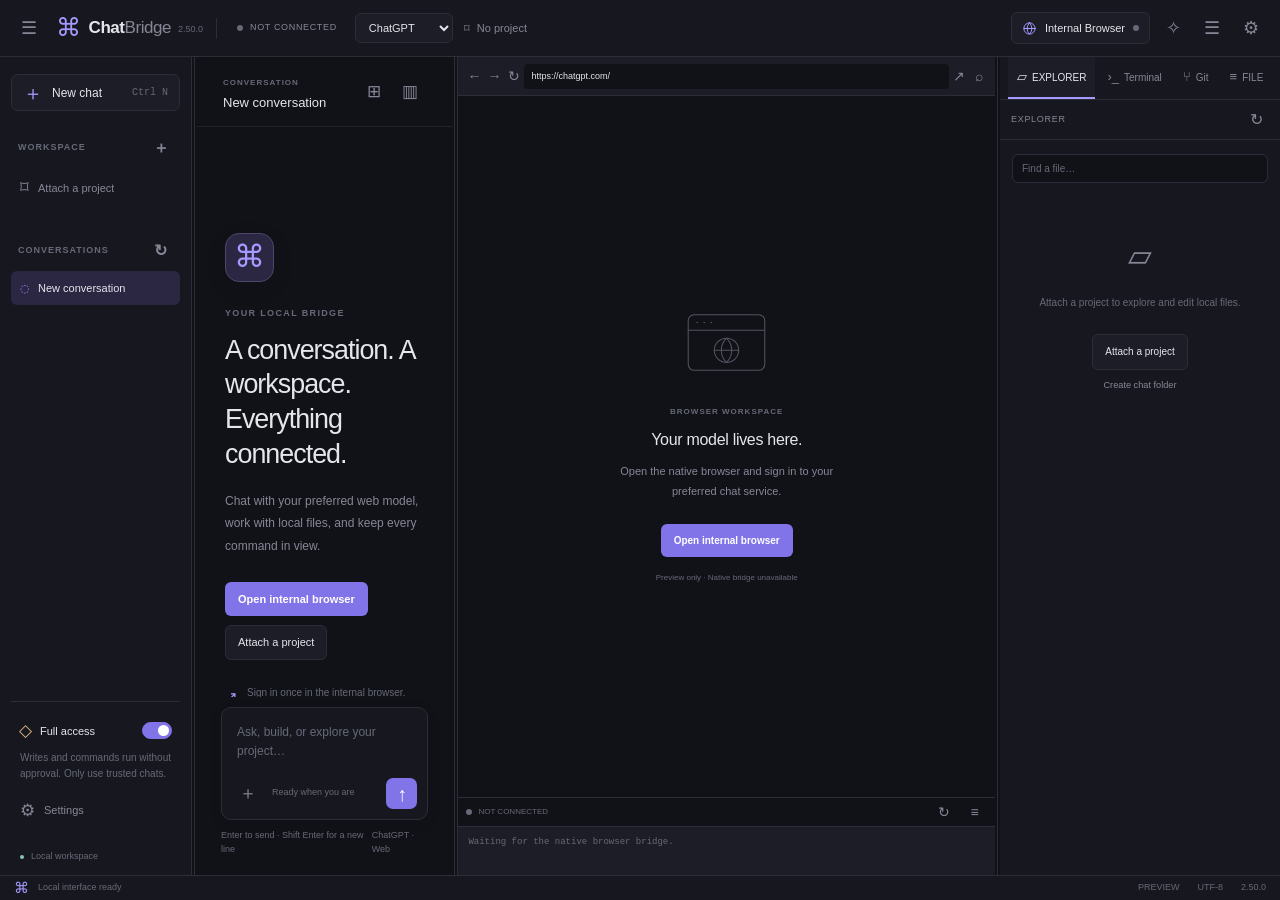
==== desktop/ui/index.html @ d06ea2a6 "اصلاح چت نرم افزار" ====
<!doctype html>
<html lang="en" dir="ltr" data-theme="midnight" data-font-size="medium">
<head>
  <meta charset="utf-8">
  <meta name="viewport" content="width=device-width, initial-scale=1">
  <meta name="app-version" content="2.50.0">
  <meta name="color-scheme" content="dark light">
  <title>ChatBridge · 2.50.0</title>
  <link rel="stylesheet" href="style.css">
  <script defer src="i18n.js"></script>
  <script defer src="app.js"></script>
</head>
<body>
  <header id="header" class="app-header">
    <button id="sidebarToggle" class="icon-button" title="Toggle sidebar" aria-label="Toggle sidebar" aria-expanded="true">☰</button>
    <a class="wordmark" href="#" aria-label="ChatBridge home"><span class="brand-symbol">⌘</span> Chat<span>Bridge</span><small>2.50.0</small></a>
    <span class="header-divider"></span>
    <button id="connectionChip" class="connection-chip" title="Reveal internal browser"><span class="connection-dot"></span><span id="connectionText" data-i18n="not_connected">NOT CONNECTED</span></button>
    <label class="sr-only" for="modelSelect" data-i18n="model">Model</label><select id="modelSelect" class="model-select" aria-label="Model"><option value="chatgpt">ChatGPT</option></select>
    <div class="project-context"><span>⌑</span><span id="projectTitle" data-i18n="no_project">No project</span><span id="branchLabel" class="branch-label" hidden></span></div>
    <div class="header-actions"><button id="ibOpenBtn" class="browser-button" title="Open internal browser"><svg viewBox="0 0 24 24" aria-hidden="true"><circle cx="12" cy="12" r="9"/><path d="M3 12h18M12 3c5 5 5 13 0 18-5-5-5-13 0-18Z"/></svg><span data-i18n="internal_browser">Internal Browser</span><span class="connection-dot"></span></button><button id="whatsNewBtn" class="icon-button" title="What's new">✧</button><button id="rightSidebarToggle" class="icon-button" title="Toggle tools sidebar" aria-label="Toggle tools sidebar" aria-expanded="true">☰</button><button id="settingsBtn" class="icon-button" title="Settings" aria-label="Settings">⚙</button></div>
  </header>
  <main id="workspace" class="workspace">
    <aside id="sidebar" class="sidebar">
      <button id="newChatBtn" class="new-chat"><span>＋</span><span class="sidebar-copy" data-i18n="new_chat">New chat</span><kbd class="sidebar-copy">Ctrl N</kbd></button>
      <div class="sidebar-section sidebar-copy"><span data-i18n="workspace">WORKSPACE</span><button id="projectAttachBtn" class="icon-button small" title="Attach project">＋</button></div>
      <button id="projectBtn" class="sidebar-item"><span>⌑</span><span id="sidebarProject" class="sidebar-copy" data-i18n="attach_project">Attach a project</span></button>
      <div id="workspaceList" class="workspace-list"></div>

      <div class="sidebar-section sidebar-copy"><span data-i18n="conversations">CONVERSATIONS</span><button id="syncChatsBtn" class="icon-button small" title="Refresh web conversations">↻</button></div>
      <nav id="chatList" class="chat-list" aria-label="Conversations"></nav>
      <div class="sidebar-bottom"><div class="access-row"><span>◇</span><span class="sidebar-copy" data-i18n="full_access">Full access</span><button id="fullAccessSwitch" role="switch" aria-checked="true" class="switch" aria-label="Full access"></button></div><p id="accessWarning" class="access-warning sidebar-copy" data-i18n="access_warning">Writes and commands run without approval. Only use trusted chats.</p><button id="sidebarSettingsBtn" class="sidebar-item"><span>⚙</span><span class="sidebar-copy" data-i18n="settings">Settings</span></button><div class="sidebar-footer sidebar-copy"><span class="local-dot"></span><span data-i18n="local_workspace">Local workspace</span></div></div>
    </aside>
    <div id="leftSplitter" class="splitter" role="separator" aria-label="Resize sidebar" aria-orientation="vertical" tabindex="0"></div>
    <section id="chatPanel" class="chat-panel" aria-label="Chat">
      <div class="chat-toolbar"><div><span class="eyebrow" data-i18n="conversation">CONVERSATION</span><h1 id="chatTitle" data-i18n="new_conversation">New conversation</h1></div><div class="toolbar-actions"><button id="olderBtn" class="icon-button" title="Load older messages" hidden>↑</button><button id="resetLayoutBtn" class="icon-button" title="Default layout">⊞</button><button id="hideBrowserBlock" class="icon-button" title="Toggle tools dock" aria-label="Toggle tools dock">▥</button></div></div>
      <div id="limitBanner" class="limit-banner" role="alert" hidden></div>
      <div id="chatNav" class="chat-nav"></div>
      <div id="chatStream" class="chat-stream" aria-live="polite" aria-relevant="additions text">
        <section id="welcome" class="welcome"><div class="welcome-mark">⌘</div><p class="eyebrow" data-i18n="your_local_bridge">YOUR LOCAL BRIDGE</p><h2 data-i18n="welcome_title">A conversation. A workspace.<br>Everything connected.</h2><p data-i18n="welcome_description">Chat with your preferred web model, work with local files, and keep every command in view.</p><div class="welcome-actions"><button id="welcomeBrowserBtn" class="primary" data-i18n="open_browser">Open internal browser</button><button id="welcomeProjectBtn" class="secondary" data-i18n="attach_project">Attach a project</button></div><div class="welcome-note"><span>↗</span><span data-i18n="login_hint">Sign in once in the internal browser. Your session stays on this device.</span></div></section>
      </div>
      <div id="approvalHost" class="approval-host" aria-live="polite"></div>
      <div class="composer-wrap"><div id="attachmentHost" class="attachment-host"></div><form id="composerForm" class="composer"><label class="sr-only" for="composerInput" data-i18n="message">Message</label><textarea id="composerInput" rows="2" placeholder="Ask, build, or explore your project…" data-i18n-placeholder="composer_placeholder"></textarea><div class="composer-bottom"><button id="attachBtn" type="button" class="icon-button" title="Attach file" aria-label="Attach file">＋</button><span id="composerStatus" class="composer-status" data-i18n="ready">Ready when you are</span><button id="sendBtn" type="submit" class="send-button" aria-label="Send message"><span id="sendIcon">↑</span></button></div></form><input id="attachmentInput" type="file" hidden><div class="composer-hint"><span data-i18n="composer_hint">Enter to send · Shift Enter for a new line</span><span id="chatModelHint">ChatGPT · Web</span></div></div>
    </section>
    <div id="centerSplitter" class="splitter" role="separator" aria-label="Resize chat and browser" aria-orientation="vertical" tabindex="0"></div>
    <section id="browserPane" class="browser-pane">
          <form id="urlForm" class="browser-navigation"><button type="button" data-nav="back" class="icon-button small" title="Back">←</button><button type="button" data-nav="forward" class="icon-button small" title="Forward">→</button><button type="button" data-nav="reload" class="icon-button small" title="Reload">↻</button><label class="sr-only" for="browserUrl">URL</label><input id="browserUrl" value="https://chatgpt.com/" aria-label="Browser URL" dir="ltr" spellcheck="false"><button type="submit" class="icon-button small" title="Navigate">↗</button><button type="button" id="browserHintBtn" class="icon-button small" title="Detect site selectors (message box / send / response)">⌕</button></form>
          <div id="ibDock" class="ib-dock"><div id="ibDockEmpty" class="dock-empty"><div class="browser-outline"><svg viewBox="0 0 100 76" aria-hidden="true"><rect x="6" y="6" width="88" height="64" rx="7"/><path d="M6 24h88M16 15h1m7 0h1m7 0h1"/><circle cx="50" cy="47" r="14"/><path d="M36 47h28M50 33c8 8 8 20 0 28-8-8-8-20 0-28Z"/></svg></div><span class="eyebrow" data-i18n="browser_workspace">BROWSER WORKSPACE</span><h2 data-i18n="browser_empty_title">Your model lives here.</h2><p id="browserEmptyDescription" data-i18n="browser_empty_description">Open the native browser and sign in to your preferred chat service.</p><button id="ibDockOpen" class="primary" data-i18n="open_browser">Open internal browser</button><span id="demoNotice" class="demo-notice" data-i18n="demo_notice">Preview only · Native bridge unavailable</span></div></div>
          <div class="browser-foot"><span class="connection-dot"></span><span id="browserState" data-i18n="not_connected">NOT CONNECTED</span><button id="reinjectBtn" class="icon-button small" title="Reinject page agent">↻</button><button id="browserLogBtn" class="icon-button small" title="View browser log">≡</button></div><pre id="bbLog" class="browser-log" aria-label="Browser log">Waiting for the native browser bridge.</pre>
        </section>
        
        <div id="rightSplitter" class="splitter" role="separator" aria-label="Resize tools dock" aria-orientation="vertical" tabindex="0"></div>
    <aside id="rightBlock" class="right-block" aria-label="Tools dock">
      <div class="dock-tabs" role="tablist" aria-label="Workspace tools"><button class="dock-tab active" data-tab="files" role="tab" aria-selected="true"><span>▱</span><span data-i18n="explorer">Explorer</span></button><button class="dock-tab" data-tab="terminal" role="tab" aria-selected="false"><span>›_</span><span data-i18n="terminal">Terminal</span></button><button class="dock-tab" data-tab="git" role="tab" aria-selected="false"><span>⑂</span><span>Git</span></button><button class="dock-tab" data-tab="file" role="tab" aria-selected="false"><span>≡</span><span>FILE</span></button></div>
      <div id="rightBody" class="right-body">
        <section id="utilityPane" class="utility-pane">
          <div id="browserTool" class="tool-panel active" data-panel="browser"><div class="tool-header"><span data-i18n="session">SESSION</span><span class="badge" data-i18n="local">LOCAL</span></div><div class="session-card"><span class="session-icon">◇</span><h3 data-i18n="a_private_workspace">A private workspace</h3><p data-i18n="session_description">Your files stay local. You choose what the model can read, write, and run.</p></div><div class="session-steps"><div><span>01</span><p data-i18n="step_connect">Open browser & sign in</p></div><div><span>02</span><p data-i18n="step_project">Attach your workspace</p></div><div><span>03</span><p data-i18n="step_message">Start a conversation</p></div></div><button id="sessionProjectBtn" class="secondary" data-i18n="attach_project">Attach a project</button><div class="tool-tip" data-i18n="dock_tip">Drag either divider to make room for your work.</div></div>
          <div id="filesPanel" class="tool-panel" data-panel="files" hidden><div class="tool-header"><span data-i18n="explorer">EXPLORER</span><button id="refreshFilesBtn" class="icon-button small" title="Refresh files">↻</button></div><input id="fileFilter" class="filter-input" placeholder="Find a file…" data-i18n-placeholder="file_filter" aria-label="Filter files"><div id="fileTree" class="file-tree"></div><div id="filesEmpty" class="panel-empty"><span>▱</span><p data-i18n="files_empty">Attach a project to explore and edit local files.</p><button id="filesAttachBtn" class="secondary" data-i18n="attach_project">Attach a project</button><button id="filesFolderBtn" class="text-button" data-i18n="create_folder">Create chat folder</button></div></div>
          <div id="terminalPanel" class="tool-panel" data-panel="terminal" hidden><div class="tool-header"><span data-i18n="terminal">TERMINAL</span><select id="terminalSession" aria-label="Terminal session"><option value="" data-i18n="new_session">New session</option></select></div><pre id="terminalOutput" class="terminal-output" aria-live="polite">No command has been run.</pre><div id="terminalMeta" class="terminal-meta"></div><form id="terminalForm" class="terminal-form"><label class="sr-only" for="terminalCommand">Command</label><input id="terminalCommand" placeholder="Enter a command…" data-i18n-placeholder="command_placeholder" dir="ltr"><button class="primary" type="submit" data-i18n="run">Run</button></form><div class="button-row"><button id="terminalKillBtn" class="secondary danger-text" data-i18n="kill">Kill</button><button id="terminalRerunBtn" class="secondary" data-i18n="rerun">Rerun</button></div><button id="terminalSendBtn" class="secondary" data-i18n="send_result">Send result to chat</button></div>
          <div id="gitPanel" class="tool-panel" data-panel="git" hidden><div class="tool-header"><span id="gitBranch">GIT</span><button id="gitRefreshBtn" class="icon-button small" title="Refresh Git status">↻</button></div><div class="button-row"><button data-git="pull" class="secondary">↓ Pull</button><button data-git="push" class="secondary">↑ Push</button></div><select id="gitBranches" aria-label="Git branch"><option value="">Branches…</option></select><div id="gitChanges" class="git-changes"></div><textarea id="commitMessage" rows="3" placeholder="Commit message" data-i18n-placeholder="commit_message"></textarea><div class="commit-template"><input id="jiraKey" placeholder="PROJ-123" aria-label="Jira issue key"><button id="jiraTemplateBtn" class="text-button" data-i18n="jira_template">Jira template</button></div><button id="gitCommitBtn" class="primary" data-i18n="commit">Commit staged</button><pre id="gitDiff" class="git-diff" aria-label="Git diff"></pre></div>
          <div id="filePanel" class="tool-panel editor-panel" data-panel="file" hidden><div class="tool-header"><span id="editorFilename" data-i18n="no_file">No file open</span><span id="editorDirty" class="dirty-dot" hidden title="Unsaved changes">●</span></div><div id="editorNotice" class="editor-notice" hidden></div><div class="editor-toolbar"><button id="editorSaveBtn" class="primary" data-i18n="save">Save</button><kbd>Ctrl S</kbd><button id="editorRevealBtn" class="icon-button" title="Reveal in file manager">↗</button></div><div id="editorArea" class="editor-area"><pre id="lineNumbers" class="line-numbers">1</pre><div class="editor-stack"><pre id="codeHighlight" class="code-highlight" aria-hidden="true"></pre><textarea id="fileEditor" class="file-editor" spellcheck="false" aria-label="File editor" dir="ltr" disabled></textarea></div></div><div id="editorStatus" class="editor-status" data-i18n="open_file_hint">Choose a file from Explorer.</div></div>
        </section>
      </div>
    </aside>
  </main>
  <footer class="statusbar"><div><span class="brand-status">⌘</span><span id="globalStatus" data-i18n="local_ready">Local interface ready</span></div><div><span id="bridgeMode" data-i18n="preview">PREVIEW</span><span data-i18n="utf8">UTF-8</span><span>2.50.0</span></div></footer>
  <div id="toastHost" class="toast-host" role="status" aria-live="polite"></div>
  <div id="pickBanner" class="pick-banner" hidden><span class="pick-dot"></span><span id="pickBannerText">Click the element in the browser.</span><button id="pickCancelBtn" class="secondary" type="button">Cancel</button></div>
  <dialog id="settingsModal" class="settings-modal"><div class="settings-shell"><div class="settings-heading"><div><span class="eyebrow">CHATBRIDGE</span><h2 data-i18n="settings">Settings</h2></div><button id="settingsCloseBtn" class="icon-button" aria-label="Close settings">×</button></div><div class="settings-body"><nav class="settings-nav" aria-label="Settings categories"><button class="active" data-category="general" data-i18n="general">General</button><button data-category="appearance" data-i18n="appearance">Appearance</button><button data-category="models" data-i18n="models">Models</button><button data-category="internal-browser" data-i18n="internal_browser">Internal Browser</button><button data-category="provider" data-i18n="provider">Provider Server</button><button data-category="agent-rules" data-i18n="agent_rules">Agent Rules</button></nav><div class="settings-content">
    <section data-settings="general"><h3 data-i18n="general">General</h3><p class="section-description" data-i18n="general_description">Your workspace, your preferences.</p><div class="setting-row"><div><label for="languageSelect" data-i18n="language">Interface language</label><small data-i18n="language_description">English by default. Persian supports right-to-left text.</small></div><select id="languageSelect"><option value="en">English</option><option value="fa">فارسی</option></select></div><div class="setting-row"><div><label for="approvalTimeout" data-i18n="approval_timeout">Approval timeout</label><small data-i18n="seconds">Seconds before an unanswered request is denied.</small></div><input id="approvalTimeout" type="number" min="10" max="600" value="120"></div><div class="setting-row"><div><span data-i18n="logs">Application logs</span><small data-i18n="logs_description">Inspect errors or export a diagnostic archive.</small></div><div class="button-row"><button id="logsViewBtn" class="secondary" data-i18n="view">View</button><button id="logsExportBtn" class="secondary" data-i18n="export">Export</button><button id="logsRevealBtn" class="secondary">Open folder</button></div></div><pre id="settingsLogs" class="settings-logs" hidden></pre></section>
    <section data-settings="appearance" hidden><h3 data-i18n="appearance">Appearance</h3><p class="section-description" data-i18n="appearance_description">Make a little more room for your ideas.</p><div class="setting-row"><div><label for="themeSelect" data-i18n="theme">Theme</label><small data-i18n="theme_description">Six carefully balanced palettes.</small></div><select id="themeSelect"><option value="midnight">Midnight</option><option value="graphite">Graphite</option><option value="nord">Nord</option><option value="forest">Forest</option><option value="light">Daylight</option><option value="sepia">Paper</option></select></div><div id="themeSwatches" class="theme-swatches" aria-hidden="true"><span style="--swatch:#8982f5"></span><span style="--swatch:#b6b5bc"></span><span style="--swatch:#88c0d0"></span><span style="--swatch:#93b98c"></span><span style="--swatch:#6559cd"></span><span style="--swatch:#a47641"></span></div><div class="setting-row"><div><label for="fontSizeSelect" data-i18n="font_size">Text size</label><small data-i18n="font_description">Applies to conversations and workspace tools.</small></div><select id="fontSizeSelect"><option value="small">Small · 12px</option><option value="medium">Medium · 13px</option><option value="large">Large · 15px</option><option value="extra-large">Extra large · 17px</option></select></div><div class="setting-row"><div><label for="codeFont" data-i18n="code_font">Code font</label><small data-i18n="code_font_description">A locally installed monospace font.</small></div><select id="codeFont"><option value="Cascadia Code">Cascadia Code</option><option value="Consolas">Consolas</option><option value="Courier New">Courier New</option><option value="monospace">System monospace</option></select></div><div class="setting-row"><div><span data-i18n="layout">Workspace layout</span><small data-i18n="layout_description">Restore both dividers and the sidebar.</small></div><button id="settingsLayoutBtn" class="secondary" data-i18n="reset_layout">Default layout</button></div></section>
    <section data-settings="models" hidden><h3 data-i18n="models">Models</h3><p class="section-description" data-i18n="models_description">Web chat services. Sign in through the internal browser; no API key is needed.</p><div id="modelsList"></div><form id="customModelForm" class="custom-model-form"><h4 data-i18n="add_model">Add a web model</h4><label for="customModelName" data-i18n="name">Name</label><input id="customModelName" required placeholder="My model"><label for="customModelUrl">Home URL</label><input id="customModelUrl" required type="url" placeholder="https://chat.example.com" dir="ltr"><button class="primary" type="submit" data-i18n="add_model">Add a web model</button></form></section>
    <section id="browserSettings" data-settings="internal-browser" hidden><h3 data-i18n="internal_browser">Internal Browser</h3><p class="section-description" data-i18n="browser_settings_description">One native browser, docked in your workspace.</p><div class="setting-row"><div><span data-i18n="driver_status">Driver status</span><small id="settingsDriverStatus" data-i18n="not_connected">NOT CONNECTED</small></div><div class="button-row"><button id="settingsBrowserOpen" class="secondary" data-i18n="open">Open</button><button id="settingsBrowserClose" class="secondary" data-i18n="close">Close</button></div></div><div class="setting-row"><div><span data-i18n="persistent_login">Persistent login</span><small data-i18n="profile_description">Sessions stay on this device. Clearing the profile signs you out.</small></div><button id="profileResetBtn" class="secondary danger-text" data-i18n="clear_profile">Clear profile</button></div><div class="setting-row"><div><span data-i18n="dock_behavior">Dock on startup</span><small data-i18n="dock_description">Show the tools block when the app starts.</small></div><button id="dockStartupSwitch" role="switch" aria-checked="true" class="switch" aria-label="Dock on startup"></button></div><div class="setting-row"><div><label for="wsPort" data-i18n="ws_port">Local bridge port</label><small data-i18n="restart_required">A restart is required after changing the port.</small></div><input id="wsPort" type="number" min="1024" max="65535" value="8787"></div></section>
    <section data-settings="provider" hidden><h3 data-i18n="provider">Provider Server</h3><p class="section-description" data-i18n="provider_description">Expose web models to OpenAI-compatible local clients. Disabled by default.</p><div class="setting-row"><div><span data-i18n="enable_provider">Enable provider</span><small id="providerStatus" data-i18n="provider_disabled">Server is disabled.</small></div><button id="providerSwitch" role="switch" aria-checked="false" class="switch" aria-label="Enable provider"></button></div><div class="setting-row"><label for="providerPort" data-i18n="port">Port</label><input id="providerPort" type="number" min="1024" max="65535" value="8788"></div><div class="setting-row"><label for="providerTimeout" data-i18n="provider_timeout">Request timeout (seconds)</label><input id="providerTimeout" type="number" min="30" max="3600" value="600"></div><div class="setting-row"><label for="providerKey" data-i18n="provider_key">Local access key</label><input id="providerKey" type="password" readonly aria-label="Local provider access key"></div><p id="providerEndpoint" class="endpoint" dir="ltr">http://127.0.0.1:8788/v1</p></section>
    <section data-settings="agent-rules" hidden><h3 data-i18n="agent_rules">Agent Rules</h3><p class="section-description" data-i18n="rules_description">A short, first-person note added when a workspace is attached. Edit what your model sees.</p><div class="setting-row"><div><span data-i18n="inject_rules">Include agent rules</span><small data-i18n="rules_master_description">Turn off all rule injection without losing your edits.</small></div><button id="agentRulesMaster" role="switch" aria-checked="true" class="switch" aria-label="Include agent rules"></button></div><div id="agentRulesList" class="rules-list"></div><div class="rules-actions"><button id="addRuleBtn" class="secondary" data-i18n="add_rule">＋ Add rule</button><button id="resetRulesBtn" class="text-button danger-text" data-i18n="reset_rules">Reset defaults</button><button id="saveRulesBtn" class="primary" data-i18n="save_rules">Save rules</button></div><div class="preview-heading"><h4 data-i18n="injected_preview">Injected message preview</h4><button id="rulesPreviewBtn" class="secondary" data-i18n="preview_message">Preview message</button></div><label class="sr-only" for="rulesPreviewInput" data-i18n="preview_prompt">Example message</label><textarea id="rulesPreviewInput" rows="2" placeholder="Example message to preview…" data-i18n-placeholder="preview_prompt"></textarea><pre id="rulesPreview" class="rules-preview" aria-live="polite"></pre><p id="rulesSaveStatus" class="muted" aria-live="polite"></p></section>
  </div></div></div></dialog>
  <dialog id="hintModal" class="hint-modal"><div class="hint-shell"><div class="hint-heading"><div><span class="eyebrow">SITE DETECTION</span><h2 id="hintTitle">Detect site</h2><p id="hintHostLine" class="hint-host" dir="ltr"></p></div><button id="hintCloseBtn" class="icon-button" aria-label="Close">×</button></div><div class="hint-body"><p class="section-description">Sign in to the site in the internal browser, open a normal chat page, then run detection. Nothing is typed into your conversation; only page structure is inspected.</p><ol class="hint-steps"><li id="hintStepOpen" data-state="pending"><span class="hint-dot"></span><div><strong>Open the site and sign in</strong><small id="hintStepOpenNote">Using the internal browser</small></div></li><li id="hintStepScan" data-state="pending"><span class="hint-dot"></span><div><strong>Inspect the page structure</strong><small>Message box and send control</small></div></li><li id="hintStepReview" data-state="pending"><span class="hint-dot"></span><div><strong>Review and save</strong><small>Only what you approve is stored</small></div></li></ol><div id="hintResults" class="hint-results"><div class="hint-result"><div class="hint-result-head"><h4>Message box</h4><button class="text-button hint-pick" data-pick="editor" type="button">Pick on page</button></div><div id="hintEditorList" class="hint-candidates"></div></div><div class="hint-result"><div class="hint-result-head"><h4>Send control</h4><button class="text-button hint-pick" data-pick="send" type="button">Pick on page</button></div><div id="hintSendList" class="hint-candidates"></div></div><div class="hint-result"><div class="hint-result-head"><h4>Response area</h4><button class="text-button hint-pick" data-pick="body" type="button">Pick on page</button></div><div id="hintBodyList" class="hint-candidates"></div></div></div><p id="hintModalStatus" class="hint-status" aria-live="polite">Ready when you are.</p></div><div class="hint-actions"><button id="hintDetectBtn" class="primary" type="button">Run detection</button><button id="hintSaveBtn" class="secondary" type="button" disabled>Save selectors</button><button id="hintCancelBtn" class="secondary" type="button">Close</button></div></div></dialog>
  <dialog id="confirmModal" class="confirm-modal"><h3 id="confirmTitle"></h3><p id="confirmText"></p><div class="button-row"><button id="confirmCancel" class="secondary" data-i18n="cancel">Cancel</button><button id="confirmAccept" class="primary" data-i18n="confirm">Confirm</button></div></dialog>
</body>
</html>
---- desktop/ui/style.css ----
/* ChatBridge 2.50.0 — native, build-free workspace. Physical docking stays right in RTL. */
:root{--bg:#111218;--surface:#17181f;--surface-2:#1c1d26;--surface-3:#242631;--hover:#292b38;--border:#2b2d39;--text:#e5e5ec;--muted:#858796;--subtle:#666977;--accent:#a49aff;--accent-strong:#8174e8;--accent-bg:#2b2642;--green:#84c8ae;--red:#f18d98;--amber:#dcb880;--font-size:13px;--code-font:'Cascadia Code',Consolas,'DejaVu Sans Mono',monospace;--right-width:560px;--browser-width:305px;--sidebar-width:204px;color-scheme:dark}
.workspace-list{display:flex;flex-direction:column;gap:2px;margin:2px 0 4px}
.workspace-row{display:flex;align-items:center;gap:6px;padding:5px 8px;border-radius:6px;color:var(--text);background:transparent}
.workspace-row:hover{background:var(--hover)}
.workspace-row.active{background:var(--accent-bg);color:var(--accent)}
.workspace-row .ws-name{flex:1 1 auto;overflow:hidden;text-overflow:ellipsis;white-space:nowrap;font-size:.92em;text-align:left;background:none;border:0;color:inherit;cursor:pointer;padding:0}
.workspace-row .ws-act{width:22px;height:22px;font-size:13px;border:0;background:transparent;color:var(--muted);border-radius:5px;display:inline-flex;align-items:center;justify-content:center;flex:0 0 auto;opacity:0}
.workspace-row:hover .ws-act{opacity:1}
.workspace-row .ws-act:hover{background:var(--surface-2);color:var(--accent)}
.workspace-row .ws-act.ws-del:hover{color:var(--red)}
.dock-collapse-cluster{display:flex;align-items:center;gap:4px;margin-left:auto;flex:0 0 auto}
.dock-collapse-cluster .dock-collapse{border:0;background:transparent;border-radius:5px;width:24px;height:24px;font-size:14px;color:var(--muted)}.dock-collapse-cluster .dock-collapse:hover{background:var(--hover);color:var(--accent)}

.workspace-list{display:flex;flex-direction:column;gap:2px;margin:2px 0 4px}
.workspace-row{display:flex;align-items:center;gap:6px;padding:5px 8px;border-radius:6px;color:var(--text);background:transparent}
.workspace-row:hover{background:var(--hover)}
.workspace-row.active{background:var(--accent-bg);color:var(--accent)}
.workspace-row .ws-name{flex:1 1 auto;overflow:hidden;text-overflow:ellipsis;white-space:nowrap;font-size:.92em;text-align:left;background:none;border:0;color:inherit;cursor:pointer;padding:0}
.workspace-row .ws-act{width:22px;height:22px;font-size:13px;border:0;background:transparent;color:var(--muted);border-radius:5px;display:inline-flex;align-items:center;justify-content:center;flex:0 0 auto;opacity:0}
.workspace-row:hover .ws-act{opacity:1}
.workspace-row .ws-act:hover{background:var(--surface-2);color:var(--accent)}
.workspace-row .ws-act.ws-del:hover{color:var(--red)}
.dock-collapse-cluster{display:flex;align-items:center;gap:4px;margin-left:auto;flex:0 0 auto}
.dock-collapse-cluster .dock-collapse{border:0;background:transparent;border-radius:5px;width:24px;height:24px;font-size:14px;color:var(--muted)}.dock-collapse-cluster .dock-collapse:hover{background:var(--hover);color:var(--accent)}

/* ---- Requested fixes: compact collapse buttons + code highlight ---- */
.dock-tabs{position:relative;flex-wrap:nowrap;overflow:hidden}
.dock-tabs .dock-collapse{margin-left:auto}
.dock-collapse{width:24px;height:24px;font-size:14px;border:1px solid var(--border);border-radius:6px;background:var(--surface-2);color:var(--muted);display:inline-flex;align-items:center;justify-content:center;flex:0 0 auto}
.dock-collapse:hover{color:var(--accent);border-color:var(--accent)}
.project-context .project-action{margin:0 0 0 2px}
.workspace-row.ws-none{border-bottom:1px solid var(--border);border-radius:0;margin-bottom:2px;padding-bottom:6px}
.workspace-row.ws-none .ws-name{color:var(--muted);font-style:italic}
.workspace-row.ws-none:hover .ws-name{color:var(--accent)}
/* Highlighted code editor: a colored <pre> behind a transparent textarea. */
.editor-stack{position:relative;flex:1 1 auto;min-height:0;display:flex}
.code-highlight{position:absolute;inset:0;margin:0;padding:10px 12px;overflow:auto;white-space:pre;tab-size:4;pointer-events:none;font:var(--font-size)/1.55 var(--code-font);color:var(--text);border:0;background:transparent}
.editor-stack .file-editor{position:relative;z-index:1;color:transparent;background:transparent;caret-color:var(--text);flex:1 1 auto;border:0;margin:0;padding:10px 12px;font:var(--font-size)/1.55 var(--code-font);white-space:pre;tab-size:4;resize:none;overflow:auto}
.code-highlight .tok-key{color:#c792ea}
.code-highlight .tok-str{color:#c3e88d}
.code-highlight .tok-num{color:#f78c6c}
.code-highlight .tok-com{color:#676e95;font-style:italic}
.code-highlight .tok-fn{color:#82aaff}
.code-highlight .tok-op{color:#89ddff}
.code-highlight .tok-tag{color:#f07178}
.code-highlight .tok-attr{color:#ffcb6b}
html[data-theme="light"] .code-highlight .tok-key,html[data-theme="sepia"] .code-highlight .tok-key{color:#8b2bbf}
html[data-theme="light"] .code-highlight .tok-str,html[data-theme="sepia"] .code-highlight .tok-str{color:#3d7a1f}
html[data-theme="light"] .code-highlight .tok-num,html[data-theme="sepia"] .code-highlight .tok-num{color:#b5541f}
html[data-theme="light"] .code-highlight .tok-com,html[data-theme="sepia"] .code-highlight .tok-com{color:#8a8a8a}
html[data-theme="light"] .code-highlight .tok-fn,html[data-theme="sepia"] .code-highlight .tok-fn{color:#1f5fbf}
html[data-theme="light"] .code-highlight .tok-tag,html[data-theme="sepia"] .code-highlight .tok-tag{color:#c0392b}
html[data-theme="light"] .code-highlight .tok-attr,html[data-theme="sepia"] .code-highlight .tok-attr{color:#a8730a}
/* Bidi: each paragraph resolves its own direction from its first strong
   character, so Persian text is right-aligned while embedded English words
   keep correct order instead of scrambling the line. Code stays LTR. */
.message-body p,.message-body li,.message-body h1,.message-body h2,.message-body h3,.message-body h4,.message-body h5,.message-body h6,.message-body blockquote{unicode-bidi:plaintext;text-align:start}
.message-body ul,.message-body ol{unicode-bidi:plaintext}
.message-body pre,.message-body code,.message-body .code-caption,.message-body .table-wrap{direction:ltr;text-align:left;unicode-bidi:isolate}
.message-body table{unicode-bidi:plaintext}
.message-body th,.message-body td{text-align:start}
.message.user .message-body p{unicode-bidi:plaintext;text-align:start}
#browserTool{display:none!important}
html[data-theme="graphite"]{--bg:#151515;--surface:#1c1c1e;--surface-2:#242426;--surface-3:#2c2c30;--hover:#323236;--border:#343438;--text:#eeeeef;--muted:#9a9a9f;--subtle:#727278;--accent:#c2c1d0;--accent-strong:#78758b;--accent-bg:#35343e}
html[data-theme="nord"]{--bg:#242a35;--surface:#2e3440;--surface-2:#343c4a;--surface-3:#3b4555;--hover:#414d60;--border:#455267;--text:#eceff4;--muted:#a3b1c6;--subtle:#8796ab;--accent:#88c0d0;--accent-strong:#4c91a5;--accent-bg:#304d5e}
html[data-theme="forest"]{--bg:#141b18;--surface:#1a231e;--surface-2:#202d25;--surface-3:#2a372d;--hover:#324334;--border:#34473b;--text:#e0e8de;--muted:#95a491;--subtle:#738574;--accent:#a1c79b;--accent-strong:#5b8354;--accent-bg:#30452f}
html[data-theme="light"]{--bg:#f7f7fb;--surface:#ffffff;--surface-2:#f1f2f7;--surface-3:#e8e9f0;--hover:#e7e7f3;--border:#dddfe9;--text:#262534;--muted:#6a697c;--subtle:#818294;--accent:#6559cd;--accent-strong:#6559cd;--accent-bg:#eeebff;--green:#287858;--red:#be3e55;--amber:#906324;color-scheme:light}
html[data-theme="sepia"]{--bg:#f4efe5;--surface:#fbf7ef;--surface-2:#eee7db;--surface-3:#e6ddce;--hover:#e5dbca;--border:#d9cbb7;--text:#403626;--muted:#80705d;--subtle:#95836e;--accent:#916432;--accent-strong:#986838;--accent-bg:#efe0c7;--green:#51743e;--red:#ae4f46;--amber:#956621;color-scheme:light}
html[data-font-size="small"]{--font-size:12px}html[data-font-size="large"]{--font-size:15px}html[data-font-size="extra-large"]{--font-size:17px}
*{box-sizing:border-box}body{margin:0;overflow:hidden;background:var(--bg);color:var(--text);font:var(--font-size)/1.5 'Segoe UI',Tahoma,Arial,sans-serif;height:100dvh;display:flex;flex-direction:column}button,input,textarea,select{font:inherit}button{cursor:pointer}button,a,input,textarea,select{outline:none}button:focus-visible,a:focus-visible,input:focus-visible,textarea:focus-visible,select:focus-visible,[tabindex]:focus-visible{outline:2px solid var(--accent);outline-offset:2px}button{color:var(--text);border:0;background:transparent}button:disabled{opacity:.45;cursor:not-allowed}button:hover:not(:disabled){background:var(--hover)}[hidden]{display:none!important}svg{width:18px;height:18px;fill:none;stroke:currentColor;stroke-width:1.6;stroke-linecap:round;stroke-linejoin:round}input,select,textarea{color:var(--text);background:var(--bg);border:1px solid var(--border);border-radius:6px;min-width:0}input,select{height:34px;padding:5px 9px}textarea{padding:10px;resize:vertical}select{cursor:pointer}input::placeholder,textarea::placeholder{color:var(--subtle)}.sr-only{position:absolute;width:1px;height:1px;padding:0;margin:-1px;overflow:hidden;clip:rect(0,0,0,0);white-space:nowrap;border:0}.muted{color:var(--muted)}.primary,.secondary{border-radius:6px;padding:8px 12px;white-space:nowrap;display:inline-flex;align-items:center;justify-content:center;gap:7px;font-size:.92em}.primary{background:var(--accent-strong);color:#fff;border:1px solid transparent;font-weight:600}.primary:hover:not(:disabled){background:var(--accent);color:var(--bg)}.secondary{border:1px solid var(--border);background:var(--surface-2)}.text-button{color:var(--muted);padding:7px 2px;font-size:.92em}.danger-text{color:var(--red)}.icon-button{display:inline-flex;align-items:center;justify-content:center;flex-shrink:0;border-radius:6px;width:32px;height:32px;font-size:18px;color:var(--muted)}.icon-button:hover{color:var(--text)}.icon-button.small{width:25px;height:25px;font-size:16px}.button-row{display:flex;gap:7px;align-items:center}.button-row>*{flex:1;min-width:0}kbd{font:10px var(--code-font);color:var(--subtle);white-space:nowrap}.eyebrow{font-size:10px;letter-spacing:1.35px;color:var(--subtle);font-weight:600}.app-header{height:57px;flex:none;display:flex;align-items:center;gap:11px;padding:0 13px;border-bottom:1px solid var(--border);background:var(--surface);direction:ltr;z-index:5}.wordmark{display:flex;align-items:center;color:var(--text);text-decoration:none;font-size:17px;font-weight:650;letter-spacing:-.45px;white-space:nowrap}.wordmark>span:not(.brand-symbol){font-weight:400;color:var(--muted)}.brand-symbol{font-size:25px;color:var(--accent);margin-right:8px;font-weight:400}.wordmark small{font-size:9px;letter-spacing:0;font-weight:400;color:var(--subtle);margin:3px 0 0 7px}.header-divider{width:1px;height:21px;background:var(--border);margin:0 2px}.connection-chip{display:flex;gap:7px;align-items:center;font-size:9px;letter-spacing:.65px;color:var(--muted);white-space:nowrap;padding:7px;border-radius:6px}.connection-dot{display:inline-block;width:6px;height:6px;border-radius:50%;background:var(--subtle);flex:none}.connected .connection-dot{background:var(--green);box-shadow:0 0 0 3px color-mix(in srgb,var(--green) 10%,transparent)}.connecting .connection-dot{background:var(--amber)}.model-select{background:var(--surface-2);font-size:11px;min-width:98px;max-width:155px;height:30px;border-color:var(--border)}.project-context{display:flex;align-items:center;gap:7px;min-width:0;color:var(--muted);font-size:11px;overflow:hidden}.project-context>#projectTitle{overflow:hidden;text-overflow:ellipsis;white-space:nowrap;max-width:180px}.branch-label{color:var(--accent);white-space:nowrap}.header-actions{margin-left:auto;display:flex;align-items:center;gap:7px;flex:none}.browser-button{display:flex;align-items:center;gap:8px;font-size:11px;border:1px solid var(--border);background:var(--surface-2);border-radius:6px;height:32px;padding:0 10px;white-space:nowrap}.browser-button svg{width:15px;height:15px;color:var(--accent)}.workspace{flex:1;min-height:0;display:flex;direction:ltr}.sidebar{width:var(--sidebar-width);flex:none;display:flex;flex-direction:column;background:var(--surface);border-right:1px solid var(--border);padding:17px 11px 0;min-height:0}.sidebar.collapsed{width:48px;padding:16px 6px 0}.sidebar.collapsed .sidebar-copy{display:none}.sidebar.collapsed .new-chat{justify-content:center;padding:0}.sidebar.collapsed .sidebar-item{justify-content:center;padding:8px 0}.sidebar.collapsed .access-row{flex-wrap:wrap;gap:6px;justify-content:center;padding:8px 0}.sidebar.collapsed .chat-list{margin-top:12px}.sidebar.collapsed .chat-item .chat-copy{display:none}.sidebar.collapsed .chat-item{padding:8px 0;justify-content:center}.new-chat{height:37px;width:100%;border:1px solid var(--border);background:var(--surface-2);border-radius:7px;display:flex;align-items:center;gap:9px;padding:0 11px;font-size:12px}.new-chat>span:first-child{font-size:20px;color:var(--accent)}.new-chat kbd{margin-left:auto}.sidebar-section{display:flex;align-items:center;justify-content:space-between;margin:24px 7px 7px;font-size:9px;font-weight:600;letter-spacing:1px;color:var(--subtle)}.sidebar-item{display:flex;align-items:center;gap:9px;padding:8px 9px;border-radius:6px;text-align:start;font-size:11px;width:100%;color:var(--muted)}.sidebar-item>span:first-child{font-size:17px}.sidebar-item .sidebar-copy{overflow:hidden;text-overflow:ellipsis;white-space:nowrap}.chat-list{flex:1;overflow-y:auto;min-height:40px}.chat-item{display:flex;gap:8px;width:100%;align-items:center;padding:9px 9px;border-radius:6px;font-size:11px;text-align:start;color:var(--muted);margin-bottom:3px}.chat-item.active{color:var(--text);background:var(--accent-bg)}.chat-item.active>.chat-icon{color:var(--accent)}.chat-copy{overflow:hidden;text-overflow:ellipsis;white-space:nowrap}.sidebar-bottom{border-top:1px solid var(--border);padding-top:10px}.access-row{display:flex;align-items:center;gap:8px;padding:6px 8px;font-size:11px}.access-row>span:first-child{font-size:17px;color:var(--amber)}.switch{width:30px;height:17px;background:var(--surface-3);border:1px solid var(--border);border-radius:20px;position:relative;flex:none;padding:0}.switch::after{content:'';width:11px;height:11px;position:absolute;top:2px;left:2px;background:var(--muted);border-radius:50%;transition:transform .15s}.switch[aria-checked="true"]{background:var(--accent-strong);border-color:var(--accent-strong)}.switch[aria-checked="true"]::after{background:#fff;transform:translateX(13px)}.access-row .switch{margin-left:auto}.access-warning{font-size:10px;color:var(--subtle);padding:0 9px 8px;margin:0;line-height:1.6}.sidebar-footer{height:37px;display:flex;align-items:center;gap:7px;font-size:9px;color:var(--subtle);padding:0 9px;margin-top:7px}.local-dot{width:4px;height:4px;border-radius:50%;background:var(--green)}.chat-panel{flex:1;min-width:300px;display:flex;flex-direction:column;min-height:0;background:var(--bg)}.chat-toolbar{height:70px;flex:none;padding:17px 26px;display:flex;justify-content:space-between;align-items:center;border-bottom:1px solid color-mix(in srgb,var(--border) 60%,transparent)}.chat-toolbar h1{font-size:13px;font-weight:500;margin:2px 0 0}.chat-toolbar .eyebrow{font-size:8px;letter-spacing:1px}.toolbar-actions{display:flex;gap:4px}.toolbar-actions .icon-button{font-size:17px}.chat-stream{flex:1;overflow:auto;padding:25px 28px;scroll-behavior:smooth}.welcome{max-width:475px;margin:clamp(28px,9vh,100px) auto 30px}.welcome-mark{width:49px;height:49px;background:var(--accent-bg);color:var(--accent);border:1px solid color-mix(in srgb,var(--accent) 25%,var(--border));border-radius:14px;display:flex;align-items:center;justify-content:center;font-size:31px;margin-bottom:25px;box-shadow:0 6px 24px #0001}.welcome .eyebrow{font-size:9px}.welcome h2{font-size:clamp(22px,2.1vw,31px);font-weight:500;letter-spacing:-1px;line-height:1.3;margin:12px 0 18px;text-wrap:balance;white-space:pre-line}.welcome>p:not(.eyebrow){font-size:12px;color:var(--muted);line-height:1.85;max-width:380px}.welcome-actions{display:flex;gap:9px;margin-top:25px;flex-wrap:wrap}.welcome-actions button{font-size:11px}.welcome-note{display:flex;gap:9px;color:var(--subtle);font-size:10px;line-height:1.7;margin-top:24px;max-width:360px}.welcome-note>span:first-child{font-size:15px;color:var(--accent)}.message{margin:0 0 27px;min-width:0}.message-header{display:flex;align-items:center;gap:8px;font-size:11px;color:var(--muted);margin-bottom:10px}.avatar{width:25px;height:25px;display:inline-flex;align-items:center;justify-content:center;border-radius:7px;background:var(--surface-3);color:var(--text);font-size:13px}.assistant .avatar{background:var(--accent-bg);color:var(--accent)}.message-header time{margin-inline-start:auto;color:var(--subtle);font-size:9px}.message-body{font-size:1em;line-height:1.8;overflow-wrap:anywhere;padding-inline-start:33px}.user .message-body{color:var(--text)}
.message.user .message-body{background:var(--surface-2);border:1px solid var(--border);border-radius:12px;padding:12px 16px;margin-inline-start:33px;margin-inline-end:8%}
.chat-panel{position:relative}
.chat-nav{position:absolute;right:2px;top:80px;bottom:120px;width:16px;display:flex;flex-direction:column;gap:6px;align-items:center;justify-content:center;z-index:10;opacity:0;transition:opacity .2s;pointer-events:none}
.chat-panel:hover .chat-nav,.chat-nav:hover{opacity:1}
.chat-nav-dot{width:4px;height:14px;background:var(--muted);border-radius:2px;cursor:pointer;pointer-events:auto;transition:background .2s,transform .2s}
.chat-nav-dot:hover,.chat-nav-dot.active{background:var(--accent);transform:scaleX(1.5)}.message-body p{margin:0 0 12px;white-space:pre-wrap}.message-body h1,.message-body h2,.message-body h3,.message-body h4{font-size:1.15em;margin:15px 0 8px}.message-body ul,.message-body ol{padding-inline-start:22px}.message-body blockquote{margin:12px 0;padding:2px 13px;border-inline-start:2px solid var(--accent);color:var(--muted)}.message-body pre,.operation-detail pre{background:var(--surface);border:1px solid var(--border);padding:12px;border-radius:7px;overflow:auto;font:.9em/1.7 var(--code-font);direction:ltr;text-align:left;white-space:pre}.message-body code{font:.9em var(--code-font);color:var(--accent);background:var(--surface-2);padding:2px 4px;border-radius:3px}.message-body pre code{padding:0;background:none;color:var(--text)}.code-caption{color:var(--subtle);font-size:9px;display:flex;align-items:center;justify-content:space-between}.code-caption button{color:var(--muted);font-size:10px}.message-body a{color:var(--accent);text-decoration:underline;text-underline-offset:3px}.table-wrap{overflow:auto;margin:14px 0}.message-body table{border-collapse:collapse;font-size:.9em;min-width:100%}.message-body th,.message-body td{padding:7px 10px;border:1px solid var(--border);text-align:start}.message-body th{background:var(--surface-2)}.thinking{margin:0 0 11px 33px;color:var(--muted);font-size:11px}.thinking summary{cursor:pointer;color:var(--accent);font-size:10px}.thinking pre{white-space:pre-wrap;font:inherit;line-height:1.7;max-height:210px;overflow:auto;padding:10px;background:var(--surface);border-radius:6px}.operations{margin-inline-start:33px;font-size:11px}.operation-row{display:flex;gap:8px;align-items:flex-start;width:100%;padding:9px 10px;border:1px solid var(--border);border-radius:7px;margin:6px 0;text-align:start;background:var(--surface)}.operation-row .operation-icon{color:var(--accent);font:13px var(--code-font)}.operation-copy{min-width:0;flex:1}.operation-copy b{font-weight:600;color:var(--accent)}.operation-target{overflow-wrap:anywhere;font-family:var(--code-font);font-size:10px}.operation-subtitle{display:block;margin-top:3px;color:var(--muted);font-size:10px}.operation-state{color:var(--green);font-size:10px}.operation-row.failed{border-color:color-mix(in srgb,var(--red) 45%,var(--border))}.operation-row.failed .operation-state,.operation-row.failed .operation-subtitle{color:var(--red)}.operation-history summary{padding:7px 0;cursor:pointer;color:var(--subtle);font-size:10px}.operation-detail{color:var(--muted);font-size:10px;overflow:auto}.file-chip{display:inline-flex;align-items:center;gap:7px;padding:6px 10px;border:1px solid var(--border);border-radius:6px;margin:4px;background:var(--surface);font-size:11px}.file-chip img{max-width:180px;max-height:140px;border-radius:5px}.message-files{margin-inline-start:33px}.limit-banner{background:color-mix(in srgb,var(--amber) 10%,var(--bg));border-bottom:1px solid var(--amber);color:var(--amber);padding:13px 24px;font-size:11px}.limit-banner button{margin-inline-start:10px;text-decoration:underline}.approval-host{max-height:220px;overflow:auto;padding:0 24px}.approval-card{border:1px solid var(--amber);border-radius:8px;padding:12px 14px;background:var(--surface);margin:0 0 10px;font-size:11px}.approval-card h4{margin:0 0 5px;color:var(--amber)}.approval-card p{margin:0 0 10px;overflow-wrap:anywhere}.approval-card pre{max-height:80px;overflow:auto;font:10px var(--code-font);white-space:pre-wrap}.approval-card .button-row{max-width:220px}.composer-wrap{padding:10px 24px 19px;flex:none}.composer{border:1px solid var(--border);border-radius:10px;background:var(--surface);box-shadow:0 3px 15px #0001}.composer:focus-within{border-color:color-mix(in srgb,var(--accent) 55%,var(--border))}.composer textarea{width:100%;border:0;background:transparent;min-height:61px;max-height:200px;resize:none;padding:15px 15px 5px;font-size:12px;line-height:1.65;outline:none}.composer-bottom{display:flex;align-items:center;padding:3px 10px 10px;gap:8px}.composer-status{font-size:9px;color:var(--subtle)}.send-button{margin-inline-start:auto;width:31px;height:31px;background:var(--accent-strong);border-radius:7px;color:#fff;font-size:20px}.send-button.busy{background:var(--surface-3);color:var(--red)}.composer-hint{display:flex;justify-content:space-between;gap:8px;color:var(--subtle);font-size:9px;margin-top:9px}.attachment-host{font-size:10px}.attachment-host .file-chip{margin:0 0 8px}.attachment-host .attachment-status{color:var(--amber)}.splitter{width:5px;flex:none;position:relative;cursor:col-resize;touch-action:none;user-select:none;background:var(--border);border-inline:2px solid var(--bg);z-index:4}.splitter:hover,.splitter.dragging{background:var(--accent)}.splitter::after{content:'';position:absolute;inset:0 -3px}.right-block{flex:none;width:var(--right-width);min-width:280px;display:flex;flex-direction:column;min-height:0;background:var(--surface);direction:ltr}.dock-tabs{height:43px;display:flex;align-items:stretch;border-bottom:1px solid var(--border);padding:0 8px;flex:none;gap:3px;overflow:auto;scrollbar-width:none}.dock-tab{font-size:10px;padding:0 9px;color:var(--muted);display:flex;gap:5px;align-items:center;white-space:nowrap;border-bottom:2px solid transparent}.dock-tab>span:first-child{font-size:13px}.dock-tab.active{color:var(--text);border-bottom-color:var(--accent);background:color-mix(in srgb,var(--accent) 4%,var(--surface))}.right-body{display:flex;min-height:0;flex:1;overflow:hidden}.browser-pane{width:var(--browser-width);flex:none;min-width:150px;display:flex;flex-direction:column;min-height:0}.browser-navigation{height:39px;flex:none;display:flex;align-items:center;gap:0;padding:5px 6px;background:var(--surface-2);border-bottom:1px solid var(--border)}.browser-navigation input{height:25px;font-size:9px;flex:1;padding:3px 6px;border-radius:4px;border-color:transparent;background:var(--bg)}.browser-navigation .icon-button{width:20px;font-size:14px}.ib-dock{flex:1;min-height:80px;position:relative;background:var(--bg);overflow:hidden}.dock-empty{height:100%;min-height:200px;display:flex;flex-direction:column;justify-content:center;align-items:center;text-align:center;padding:20px 17px}.browser-outline{width:87px;height:69px;color:var(--subtle);margin-bottom:29px;opacity:.75}.browser-outline svg{width:100%;height:100%;stroke-width:1.2}.dock-empty .eyebrow{font-size:8px;letter-spacing:1px}.dock-empty h2{font-size:16px;letter-spacing:-.3px;font-weight:500;margin:10px 0}.dock-empty p{font-size:11px;line-height:1.75;color:var(--muted);max-width:230px;margin:0 0 23px}.dock-empty .primary{font-size:10px}.demo-notice{font-size:8px;color:var(--subtle);line-height:1.6;margin-top:15px}.browser-foot{height:29px;flex:none;display:flex;align-items:center;gap:6px;border-top:1px solid var(--border);padding:0 8px;font-size:8px;color:var(--subtle)}.browser-foot #reinjectBtn{margin-left:auto}.browser-foot .icon-button{font-size:14px}.browser-log{font:9px/1.7 var(--code-font);color:var(--subtle);margin:0;height:49px;flex:none;overflow:auto;padding:8px 10px;border-top:1px solid var(--border);background:var(--surface-2);direction:ltr;white-space:pre-wrap;overflow-wrap:anywhere}.browser-log.expanded{height:130px}.inner-splitter{border-inline-color:var(--surface);width:5px}.utility-pane{flex:1;min-width:125px;overflow:hidden;display:flex;flex-direction:column}.tool-panel{height:100%;display:flex;flex-direction:column;padding:0 12px 13px;overflow:auto;gap:10px;min-height:0}.tool-header{min-height:40px;display:flex;align-items:center;justify-content:space-between;gap:5px;font-size:9px;letter-spacing:.7px;border-bottom:1px solid var(--border);color:var(--muted);margin:0 -12px 4px;padding:0 11px;flex:none}.tool-header>span{overflow:hidden;text-overflow:ellipsis;white-space:nowrap}.badge{font-size:7px;padding:2px 4px;background:var(--surface-3);border-radius:3px;letter-spacing:.6px;color:var(--subtle)}.session-card{margin-top:25px}.session-icon{width:30px;height:30px;display:flex;align-items:center;justify-content:center;border-radius:8px;background:var(--surface-3);color:var(--accent);font-size:21px}.session-card h3{font-size:12px;font-weight:500;margin:16px 0 8px}.session-card p,.tool-tip{font-size:10px;color:var(--subtle);line-height:1.8}.session-steps{margin:17px 0 6px}.session-steps>div{display:flex;align-items:center;gap:9px;border-top:1px solid var(--border);padding:10px 0}.session-steps span{font:9px var(--code-font);color:var(--accent)}.session-steps p{font-size:10px;color:var(--muted);margin:0}.tool-tip{margin-top:auto;padding-top:25px}.tool-panel>.secondary{font-size:10px}.filter-input{width:100%;font-size:10px;height:29px}.file-tree{font-size:10px;flex:1;overflow:auto;min-height:0}.tree-row{display:flex;align-items:center;gap:5px;min-height:27px;width:100%;border-radius:4px;padding:4px 5px;text-align:left;color:var(--muted);white-space:nowrap}.tree-row span:last-child{overflow:hidden;text-overflow:ellipsis}.tree-row.selected{background:var(--accent-bg);color:var(--accent)}.tree-folder summary{cursor:pointer;list-style:none}.tree-folder summary::before{content:'›';font-size:13px;width:7px;color:var(--subtle)}.tree-folder[open]>summary::before{content:'⌄'}.tree-children{padding-left:12px}.tree-hidden summary{opacity:.6}.panel-empty{display:flex;flex-direction:column;align-items:center;text-align:center;margin:35px 0;font-size:10px;line-height:1.8;color:var(--subtle)}.panel-empty>span{font-size:31px;color:var(--muted)}.panel-empty .secondary{font-size:10px;margin-top:12px}.terminal-output{flex:1;min-height:130px;overflow:auto;white-space:pre-wrap;overflow-wrap:anywhere;direction:ltr;text-align:left;font:10px/1.65 var(--code-font);padding:10px;margin:0 -5px;background:var(--bg);border-radius:5px}.terminal-meta,.editor-status{font-size:9px;color:var(--subtle);overflow-wrap:anywhere}.terminal-form{display:flex;gap:5px;flex-wrap:wrap}.terminal-form input{width:100%;font:10px var(--code-font);height:30px}.terminal-form button{width:100%}.terminal-panel button{font-size:10px}.tool-header select{font-size:9px;height:24px;max-width:135px}.ansi-red{color:var(--red)}.ansi-green{color:var(--green)}.ansi-yellow{color:var(--amber)}.ansi-blue{color:#88a9e2}.ansi-magenta{color:var(--accent)}.ansi-cyan{color:#7fc4ce}.ansi-white{color:var(--text)}.ansi-black{color:var(--subtle)}.ansi-bold{font-weight:700}.stderr{color:var(--red)}.git-changes{font:10px var(--code-font);overflow:auto;max-height:35vh}.git-change{padding:9px 0;border-bottom:1px solid var(--border)}.git-change-path{display:flex;align-items:center;gap:6px;overflow-wrap:anywhere;margin-bottom:5px}.git-change-path>span:first-child{color:var(--amber)}.git-change .button-row button{font:8px 'Segoe UI',sans-serif;padding:4px;border:1px solid var(--border);border-radius:4px}.git-diff{font:9px/1.6 var(--code-font);direction:ltr;white-space:pre;overflow:auto;min-height:60px;flex:1;color:var(--muted)}#commitMessage{width:100%;font-size:10px;min-height:65px}#gitBranches{font-size:10px;width:100%}.commit-template{display:flex;gap:5px}.commit-template input{width:90px;height:28px;font:9px var(--code-font)}.commit-template button{font-size:9px}.editor-panel{gap:6px;padding:0 0 8px;overflow:hidden}.editor-panel .tool-header{margin:0;padding:0 11px}.dirty-dot{color:var(--amber);font-size:9px}.editor-toolbar{display:flex;align-items:center;gap:8px;padding:0 10px;flex:none}.editor-toolbar .primary{font-size:10px;padding:5px 10px}.editor-toolbar .icon-button{margin-left:auto;font-size:15px}.editor-area{display:flex;flex:1;min-height:80px;background:var(--bg);overflow:hidden;direction:ltr}.line-numbers{margin:0;padding:12px 7px 12px 9px;font:11px/1.7 var(--code-font);color:var(--subtle);text-align:right;min-width:32px;overflow:hidden;user-select:none;border-right:1px solid var(--border);white-space:pre;flex:none}.file-editor{border:0;border-radius:0;resize:none;flex:1;width:100%;height:100%;white-space:pre;overflow:auto;padding:12px 8px;font:11px/1.7 var(--code-font);tab-size:4;text-align:left;outline:none}.editor-status{padding:3px 10px}.editor-notice{font-size:10px;color:var(--amber);padding:10px;line-height:1.7}.statusbar{height:25px;flex:none;background:var(--surface);border-top:1px solid var(--border);display:flex;align-items:center;justify-content:space-between;padding:0 14px;font-size:9px;color:var(--subtle);direction:ltr;z-index:5}.statusbar>div{display:flex;align-items:center;gap:18px}.brand-status{color:var(--accent);font-size:15px;margin-right:-9px}.toast-host{position:fixed;right:20px;bottom:39px;display:flex;flex-direction:column;gap:8px;z-index:100;max-width:380px;pointer-events:none}.toast{padding:12px 16px;border:1px solid var(--border);background:var(--surface-3);box-shadow:0 8px 30px #0004;border-radius:8px;font-size:11px;overflow-wrap:anywhere;pointer-events:auto}.toast.error{border-color:var(--red);color:var(--red)}dialog{background:var(--surface);color:var(--text);border:1px solid var(--border);padding:0;border-radius:12px;box-shadow:0 25px 100px #0006}dialog::backdrop{background:#080911bc;backdrop-filter:blur(4px)}.settings-modal{width:min(1000px,94vw);height:min(790px,92vh);max-width:none;max-height:none}.settings-shell{display:flex;flex-direction:column;height:100%;overflow:hidden}.settings-heading{display:flex;align-items:center;justify-content:space-between;padding:24px 29px 21px;border-bottom:1px solid var(--border);flex:none}.settings-heading h2{font-size:23px;font-weight:500;letter-spacing:-.5px;margin:3px 0 0}.settings-body{display:flex;flex:1;min-height:0;direction:ltr}.settings-nav{width:192px;flex:none;padding:22px 12px;background:var(--bg);border-right:1px solid var(--border)}.settings-nav button{width:100%;display:block;text-align:start;border-radius:6px;padding:11px 13px;margin-bottom:3px;color:var(--muted);font-size:12px}.settings-nav button.active{background:var(--accent-bg);color:var(--accent)}.settings-content{flex:1;overflow:auto;padding:29px 37px;min-width:0}.settings-content h3{font-size:19px;font-weight:500;margin:0 0 7px}.section-description{color:var(--muted);font-size:12px;line-height:1.8;margin:0 0 27px}.setting-row{display:flex;align-items:center;justify-content:space-between;gap:23px;padding:18px 0;border-bottom:1px solid var(--border);font-size:12px}.setting-row small{display:block;color:var(--subtle);font-size:10px;margin-top:5px;line-height:1.65;max-width:330px}.setting-row input[type="number"]{width:95px}.setting-row>select{width:170px;flex:none;font-size:11px}.setting-row .secondary{font-size:10px}.setting-row>input[type="password"]{width:210px;font:10px var(--code-font)}.theme-swatches{display:flex;gap:10px;padding:18px 0 6px}.theme-swatches span{width:31px;height:18px;background:var(--swatch);border:3px solid var(--surface-3);border-radius:5px}.custom-model-form{display:flex;flex-direction:column;gap:8px;max-width:370px;margin-top:25px}.custom-model-form h4{font-size:13px;font-weight:500;margin:0 0 8px}.custom-model-form label{font-size:10px;color:var(--muted)}.custom-model-form .primary{align-self:flex-start;margin-top:8px}.model-row{padding:16px 0;border-bottom:1px solid var(--border);display:flex;align-items:center;gap:10px;font-size:12px}.model-row>div{flex:1;min-width:0}.model-row small{display:block;color:var(--subtle);font-size:10px;overflow-wrap:anywhere}.model-row .badge{font-size:8px}.rules-list{margin-top:20px}.rule-row{display:flex;align-items:flex-start;gap:10px;padding:14px 0;border-bottom:1px solid var(--border)}.rule-row .switch{margin-top:8px}.rule-row textarea{flex:1;font-size:11px;min-height:79px;line-height:1.75;background:var(--bg)}.rule-row .icon-button{margin-top:2px}.rule-meta{font-size:9px;color:var(--subtle);margin-bottom:4px}.rule-content{flex:1;display:flex;flex-direction:column}.rule-row.disabled textarea{opacity:.55}.rules-actions{display:flex;align-items:center;gap:13px;margin:17px 0 30px;flex-wrap:wrap}.rules-actions .primary{margin-inline-start:auto}.rules-actions button{font-size:10px}.preview-heading{display:flex;align-items:center;justify-content:space-between;gap:10px}.preview-heading h4{font-size:12px;font-weight:500}.preview-heading button{font-size:10px}#rulesPreviewInput{width:100%;font-size:11px}.rules-preview,.settings-logs{white-space:pre-wrap;overflow-wrap:anywhere;font:11px/1.8 var(--code-font);background:var(--bg);padding:16px;border:1px solid var(--border);border-radius:7px;max-height:300px;overflow:auto;min-height:90px}.endpoint{font:11px var(--code-font);color:var(--accent);margin-top:25px}.confirm-modal{padding:25px;width:410px;max-width:90vw}.confirm-modal h3{font-size:17px;font-weight:500;margin:0 0 12px}.confirm-modal p{font-size:12px;color:var(--muted);line-height:1.8;overflow-wrap:anywhere;white-space:pre-wrap}.confirm-modal .button-row{margin-top:25px}.dragging-layout,.dragging-layout *{cursor:col-resize!important;user-select:none!important}.dragging-layout .ib-dock{pointer-events:none}
html[dir="rtl"] .sidebar,html[dir="rtl"] .chat-panel,html[dir="rtl"] .utility-pane,html[dir="rtl"] .settings-content,html[dir="rtl"] .settings-nav,html[dir="rtl"] .confirm-modal{direction:rtl;text-align:right}html[dir="rtl"] .settings-nav{border-right:1px solid var(--border)}html[dir="rtl"] .chat-item,html[dir="rtl"] .sidebar-item,html[dir="rtl"] .new-chat{direction:rtl}html[dir="rtl"] .access-row .switch{margin-left:0;margin-right:auto}html[dir="rtl"] .new-chat kbd{margin-left:0;margin-right:auto}html[dir="rtl"] .thinking{margin-left:0;margin-right:33px}html[dir="rtl"] .settings-heading{direction:rtl}html[dir="rtl"] .composer-hint{font-size:10px}html[dir="rtl"] .file-tree,html[dir="rtl"] .editor-area{direction:ltr;text-align:left}
@media(max-width:1190px){:root{--sidebar-width:175px;--right-width:480px;--browser-width:255px}.app-header{gap:7px}.header-divider,.wordmark small{display:none}.connection-chip{font-size:8px;padding:3px}.project-context{max-width:150px}.chat-toolbar{padding:17px 20px}.chat-stream{padding:23px 20px}.composer-wrap{padding:10px 18px 17px}.dock-tab{padding:0 6px;font-size:9px}.dock-tab>span:first-child{display:none}.welcome h2{font-size:25px}.welcome-actions{gap:7px}.welcome-actions button{font-size:10px;padding:8px 9px}}
@media(max-width:960px){:root{--sidebar-width:155px;--right-width:380px;--browser-width:205px}.project-context{display:none}.wordmark{font-size:14px}.brand-symbol{font-size:21px}.connection-chip{max-width:120px}.browser-button{font-size:10px;gap:5px;padding:0 7px}.header-actions{gap:3px}.chat-panel{min-width:280px}.welcome{margin-top:40px}.welcome h2{font-size:23px}.dock-empty{padding:15px 10px}.dock-empty h2{font-size:14px}.dock-empty p{font-size:10px}.dock-empty .primary{font-size:9px;padding:7px}.session-card{margin-top:10px}.session-steps p{font-size:9px}.tool-panel{padding:0 9px 12px}.tool-header{margin:0 -9px 3px}.tool-panel .secondary{white-space:normal}.settings-nav{width:160px}.settings-content{padding:25px}.composer-hint{font-size:8px}.browser-navigation button[data-nav="forward"]{display:none}}
@media(max-width:760px){.sidebar:not(.collapsed){width:155px}.right-block{min-width:180px}.browser-pane{min-width:130px}.utility-pane{min-width:110px}.connection-chip{display:none}.header-actions .icon-button{width:27px}.wordmark small{display:none}.app-header{padding:0 7px;gap:5px}.browser-button{font-size:9px}.browser-button>span:not(.connection-dot){max-width:86px;overflow:hidden;text-overflow:ellipsis}.model-select{min-width:85px;max-width:110px}.settings-modal{width:96vw;height:94vh}.settings-heading{padding:18px}.settings-nav{width:130px;padding:15px 7px}.settings-nav button{font-size:10px;padding:10px 8px}.settings-content{padding:20px 17px}.setting-row{gap:12px;align-items:flex-start}.setting-row>select{width:120px}.section-description{font-size:11px}.welcome h2{font-size:21px}}
@media(prefers-reduced-motion:reduce){*{scroll-behavior:auto!important;transition:none!important}}
/* ---- Site detection modal ---- */
.hint-modal{width:min(620px,92vw);padding:0;border:1px solid var(--border);border-radius:14px;background:var(--surface);color:var(--text);box-shadow:0 24px 70px rgba(0,0,0,.55)}
.hint-modal::backdrop{background:rgba(6,7,11,.62)}
.hint-shell{display:flex;flex-direction:column;max-height:86vh}
.hint-heading{display:flex;align-items:flex-start;gap:12px;padding:20px 22px 14px;border-bottom:1px solid var(--border)}
.hint-heading h2{margin:2px 0 4px;font-size:1.15em}
.hint-host{margin:0;color:var(--muted);font:12px var(--code-font);direction:ltr;text-align:left;overflow-wrap:anywhere}
.hint-heading .icon-button{margin-left:auto}
.hint-body{padding:16px 22px;overflow:auto}
.hint-steps{list-style:none;margin:14px 0;padding:0;display:flex;flex-direction:column;gap:10px}
.hint-steps li{display:flex;align-items:flex-start;gap:10px;padding:10px 12px;border:1px solid var(--border);border-radius:10px;background:var(--surface-2);opacity:.7}
.hint-steps li[data-state="active"]{opacity:1;border-color:var(--accent);background:var(--accent-bg)}
.hint-steps li[data-state="done"]{opacity:1;border-color:var(--green)}
.hint-steps li[data-state="error"]{opacity:1;border-color:var(--red)}
.hint-steps strong{display:block;font-size:.95em;font-weight:600}
.hint-steps small{color:var(--muted);font-size:.82em}
.hint-dot{width:10px;height:10px;margin-top:5px;border-radius:50%;flex:0 0 auto;background:var(--subtle)}
.hint-steps li[data-state="active"] .hint-dot{background:var(--accent)}
.hint-steps li[data-state="done"] .hint-dot{background:var(--green)}
.hint-steps li[data-state="error"] .hint-dot{background:var(--red)}
.hint-results{display:grid;gap:14px}
.hint-result h4{margin:0 0 6px;font-size:.85em;color:var(--muted);text-transform:uppercase;letter-spacing:.05em}
.hint-candidates{display:flex;flex-direction:column;gap:6px}
.hint-candidate{display:flex;align-items:center;gap:8px;padding:7px 9px;border:1px solid var(--border);border-radius:8px;background:var(--surface-2);cursor:pointer}
.hint-candidate:hover{background:var(--hover)}
.hint-candidate code{flex:1 1 auto;font:12px var(--code-font);direction:ltr;text-align:left;overflow:hidden;text-overflow:ellipsis;white-space:nowrap}
.hint-candidate small{color:var(--muted);font-size:.78em;max-width:40%;overflow:hidden;text-overflow:ellipsis;white-space:nowrap}
.hint-status{margin:12px 0 0;color:var(--muted);font-size:.88em}
.hint-actions{display:flex;gap:8px;justify-content:flex-end;padding:14px 22px;border-top:1px solid var(--border);background:var(--surface-2);border-radius:0 0 14px 14px}
.hint-result-head{display:flex;align-items:center;justify-content:space-between;gap:8px;margin-bottom:6px}
.hint-result-head h4{margin:0}
.hint-pick{font-size:.82em;padding:3px 8px;border:1px solid var(--border);border-radius:6px}
.hint-pick:hover{color:var(--accent);border-color:var(--accent)}
.pick-banner{position:fixed;left:50%;bottom:26px;transform:translateX(-50%);z-index:60;display:flex;align-items:center;gap:10px;padding:9px 14px;border:1px solid var(--accent);border-radius:10px;background:var(--surface-2);color:var(--text);box-shadow:0 12px 40px rgba(0,0,0,.55);font-size:.9em}
.pick-dot{width:9px;height:9px;border-radius:50%;background:var(--accent);animation:pick-pulse 1.1s ease-in-out infinite}
@keyframes pick-pulse{0%,100%{opacity:1}50%{opacity:.25}}
.pick-banner button{padding:4px 10px;font-size:.85em}
html[dir="rtl"] .hint-modal{direction:rtl;text-align:right}
html[dir="rtl"] .hint-host,html[dir="rtl"] .hint-candidate code{direction:ltr;text-align:left}

/* Message actions, project ownership and attachment previews. */
.message-actions{display:flex;gap:6px;margin:8px 0 0 33px;opacity:.72}.message-action{font-size:12px;line-height:1;color:var(--muted);border:1px solid var(--border);border-radius:5px;padding:4px 7px;background:var(--surface-2)}.message-action.icon-only{display:inline-flex;align-items:center;justify-content:center;width:24px;height:24px;padding:0;font-size:13px}.message-action:hover{color:var(--accent);border-color:var(--accent)}.chat-project{display:block;color:var(--accent);font-size:8px;line-height:1.2;margin-top:2px;overflow:hidden;text-overflow:ellipsis;max-width:135px}.message-project{font-size:9px;color:var(--accent);background:var(--accent-bg);border-radius:4px;padding:2px 6px;overflow:hidden;text-overflow:ellipsis;white-space:nowrap;max-width:180px}.message-file{display:flex;align-items:flex-start;gap:7px;flex-wrap:wrap;margin:6px 0}.message-file img{display:block;max-width:min(420px,100%);max-height:280px;border:1px solid var(--border);border-radius:8px;background:var(--surface);object-fit:contain}.file-preview{width:min(100%,680px);max-height:280px;overflow:auto;margin:0;padding:13px 15px;border:1px solid var(--border);border-radius:8px;background:var(--surface);color:var(--text);font:11px/1.7 var(--code-font);direction:ltr;text-align:left;white-space:pre;tab-size:4;box-shadow:inset 3px 0 0 var(--accent-strong)}.message-file .file-chip{cursor:pointer}.message-file .file-chip:hover{border-color:var(--accent);color:var(--accent)}

.dock-collapse{margin-inline-start:auto;color:var(--accent);border-left:1px solid var(--border);border-radius:0;min-width:28px;width:30px}
.panel-collapse{margin-inline-start:auto;color:var(--accent)}
.utility-pane[hidden],.browser-pane[hidden]{display:none!important}
/* Center: chat and browser split equally; whole center is the biggest area. */
.workspace>.chat-panel{flex:1 1 0;min-width:200px}
.workspace>.browser-pane{flex:0 0 var(--center-browser-width,35%);width:auto!important;min-width:180px;max-width:60%}
.workspace>.right-block{flex:0 0 var(--right-width,240px);min-width:200px}
:root{--sidebar-width:15vw;--right-width:15vw}
@media(max-width:1190px){:root{--sidebar-width:20vw;--right-width:18vw}}
@media(max-width:960px){:root{--sidebar-width:24vw;--right-width:20vw}}
/* Center column: chat + internal browser share the space. */
.workspace>.chat-panel{flex:1 1 0;min-width:220px}
.workspace>.browser-pane{flex:0 0 var(--center-browser-width,42%);width:auto!important;min-width:160px;max-width:80%;border-inline-start:1px solid var(--border)}
.workspace>.browser-pane[hidden]{display:none!important}
.workspace>.right-block{width:var(--right-width);min-width:220px}
.sidebar.collapsed{width:0!important;padding:0!important;border:0!important;overflow:hidden}
.right-body{flex-direction:column}
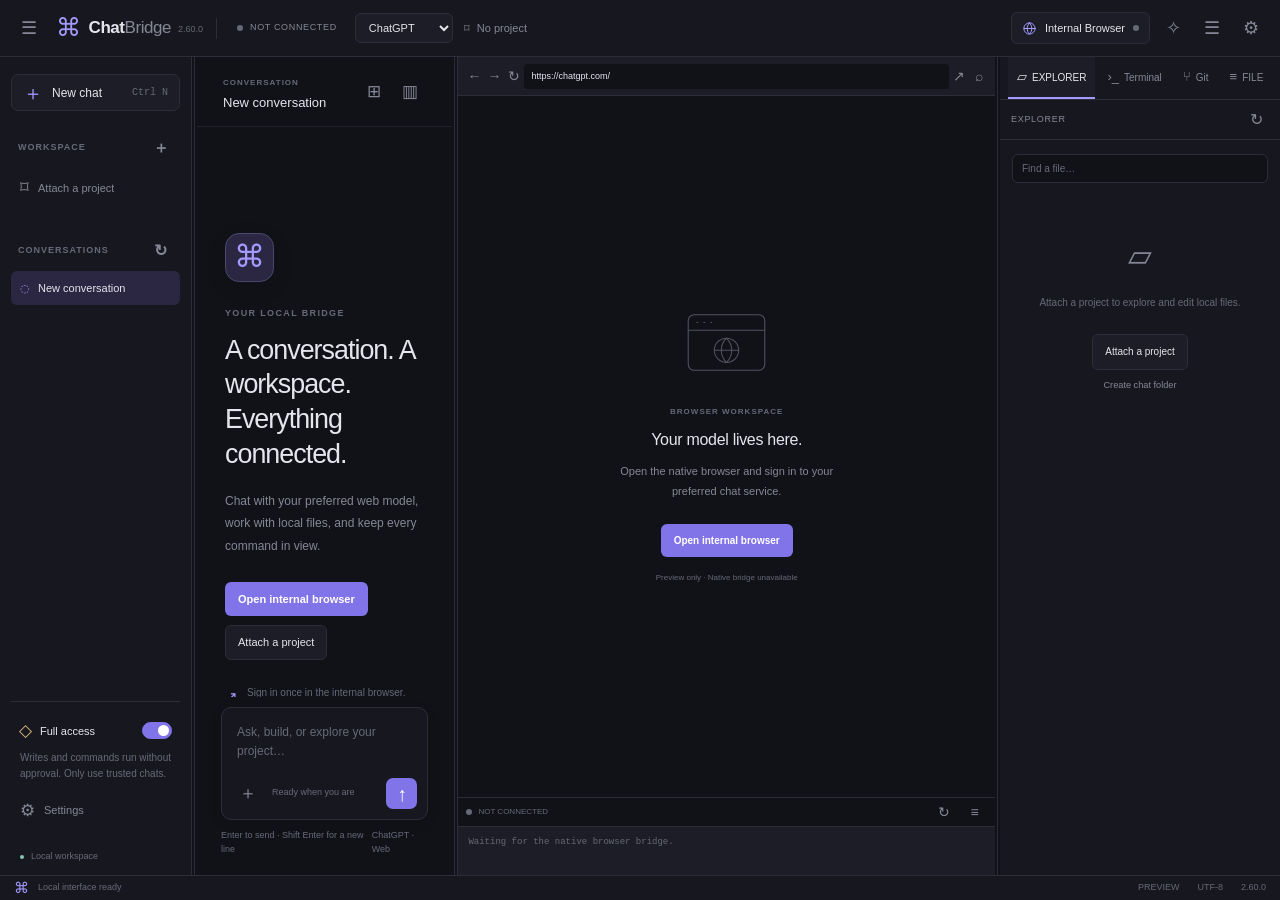
==== commit 12019c15: "Release 2.60.0: expanded tool suite, agent.md contract, version bump Adds 30 tools across workspace " ====
--- a/desktop/ui/index.html
+++ b/desktop/ui/index.html
@@ -3,9 +3,9 @@
 <head>
   <meta charset="utf-8">
   <meta name="viewport" content="width=device-width, initial-scale=1">
-  <meta name="app-version" content="2.50.0">
+  <meta name="app-version" content="2.60.0">
   <meta name="color-scheme" content="dark light">
-  <title>ChatBridge · 2.50.0</title>
+  <title>ChatBridge · 2.60.0</title>
   <link rel="stylesheet" href="style.css">
   <script defer src="i18n.js"></script>
   <script defer src="app.js"></script>
@@ -13,7 +13,7 @@
 <body>
   <header id="header" class="app-header">
     <button id="sidebarToggle" class="icon-button" title="Toggle sidebar" aria-label="Toggle sidebar" aria-expanded="true">☰</button>
-    <a class="wordmark" href="#" aria-label="ChatBridge home"><span class="brand-symbol">⌘</span> Chat<span>Bridge</span><small>2.50.0</small></a>
+    <a class="wordmark" href="#" aria-label="ChatBridge home"><span class="brand-symbol">⌘</span> Chat<span>Bridge</span><small>2.60.0</small></a>
     <span class="header-divider"></span>
     <button id="connectionChip" class="connection-chip" title="Reveal internal browser"><span class="connection-dot"></span><span id="connectionText" data-i18n="not_connected">NOT CONNECTED</span></button>
     <label class="sr-only" for="modelSelect" data-i18n="model">Model</label><select id="modelSelect" class="model-select" aria-label="Model"><option value="chatgpt">ChatGPT</option></select>
@@ -63,7 +63,7 @@
       </div>
     </aside>
   </main>
-  <footer class="statusbar"><div><span class="brand-status">⌘</span><span id="globalStatus" data-i18n="local_ready">Local interface ready</span></div><div><span id="bridgeMode" data-i18n="preview">PREVIEW</span><span data-i18n="utf8">UTF-8</span><span>2.50.0</span></div></footer>
+  <footer class="statusbar"><div><span class="brand-status">⌘</span><span id="globalStatus" data-i18n="local_ready">Local interface ready</span></div><div><span id="bridgeMode" data-i18n="preview">PREVIEW</span><span data-i18n="utf8">UTF-8</span><span>2.60.0</span></div></footer>
   <div id="toastHost" class="toast-host" role="status" aria-live="polite"></div>
   <div id="pickBanner" class="pick-banner" hidden><span class="pick-dot"></span><span id="pickBannerText">Click the element in the browser.</span><button id="pickCancelBtn" class="secondary" type="button">Cancel</button></div>
   <dialog id="settingsModal" class="settings-modal"><div class="settings-shell"><div class="settings-heading"><div><span class="eyebrow">CHATBRIDGE</span><h2 data-i18n="settings">Settings</h2></div><button id="settingsCloseBtn" class="icon-button" aria-label="Close settings">×</button></div><div class="settings-body"><nav class="settings-nav" aria-label="Settings categories"><button class="active" data-category="general" data-i18n="general">General</button><button data-category="appearance" data-i18n="appearance">Appearance</button><button data-category="models" data-i18n="models">Models</button><button data-category="internal-browser" data-i18n="internal_browser">Internal Browser</button><button data-category="provider" data-i18n="provider">Provider Server</button><button data-category="agent-rules" data-i18n="agent_rules">Agent Rules</button></nav><div class="settings-content">
--- a/desktop/ui/style.css
+++ b/desktop/ui/style.css
@@ -71,9 +71,9 @@
 *{box-sizing:border-box}body{margin:0;overflow:hidden;background:var(--bg);color:var(--text);font:var(--font-size)/1.5 'Segoe UI',Tahoma,Arial,sans-serif;height:100dvh;display:flex;flex-direction:column}button,input,textarea,select{font:inherit}button{cursor:pointer}button,a,input,textarea,select{outline:none}button:focus-visible,a:focus-visible,input:focus-visible,textarea:focus-visible,select:focus-visible,[tabindex]:focus-visible{outline:2px solid var(--accent);outline-offset:2px}button{color:var(--text);border:0;background:transparent}button:disabled{opacity:.45;cursor:not-allowed}button:hover:not(:disabled){background:var(--hover)}[hidden]{display:none!important}svg{width:18px;height:18px;fill:none;stroke:currentColor;stroke-width:1.6;stroke-linecap:round;stroke-linejoin:round}input,select,textarea{color:var(--text);background:var(--bg);border:1px solid var(--border);border-radius:6px;min-width:0}input,select{height:34px;padding:5px 9px}textarea{padding:10px;resize:vertical}select{cursor:pointer}input::placeholder,textarea::placeholder{color:var(--subtle)}.sr-only{position:absolute;width:1px;height:1px;padding:0;margin:-1px;overflow:hidden;clip:rect(0,0,0,0);white-space:nowrap;border:0}.muted{color:var(--muted)}.primary,.secondary{border-radius:6px;padding:8px 12px;white-space:nowrap;display:inline-flex;align-items:center;justify-content:center;gap:7px;font-size:.92em}.primary{background:var(--accent-strong);color:#fff;border:1px solid transparent;font-weight:600}.primary:hover:not(:disabled){background:var(--accent);color:var(--bg)}.secondary{border:1px solid var(--border);background:var(--surface-2)}.text-button{color:var(--muted);padding:7px 2px;font-size:.92em}.danger-text{color:var(--red)}.icon-button{display:inline-flex;align-items:center;justify-content:center;flex-shrink:0;border-radius:6px;width:32px;height:32px;font-size:18px;color:var(--muted)}.icon-button:hover{color:var(--text)}.icon-button.small{width:25px;height:25px;font-size:16px}.button-row{display:flex;gap:7px;align-items:center}.button-row>*{flex:1;min-width:0}kbd{font:10px var(--code-font);color:var(--subtle);white-space:nowrap}.eyebrow{font-size:10px;letter-spacing:1.35px;color:var(--subtle);font-weight:600}.app-header{height:57px;flex:none;display:flex;align-items:center;gap:11px;padding:0 13px;border-bottom:1px solid var(--border);background:var(--surface);direction:ltr;z-index:5}.wordmark{display:flex;align-items:center;color:var(--text);text-decoration:none;font-size:17px;font-weight:650;letter-spacing:-.45px;white-space:nowrap}.wordmark>span:not(.brand-symbol){font-weight:400;color:var(--muted)}.brand-symbol{font-size:25px;color:var(--accent);margin-right:8px;font-weight:400}.wordmark small{font-size:9px;letter-spacing:0;font-weight:400;color:var(--subtle);margin:3px 0 0 7px}.header-divider{width:1px;height:21px;background:var(--border);margin:0 2px}.connection-chip{display:flex;gap:7px;align-items:center;font-size:9px;letter-spacing:.65px;color:var(--muted);white-space:nowrap;padding:7px;border-radius:6px}.connection-dot{display:inline-block;width:6px;height:6px;border-radius:50%;background:var(--subtle);flex:none}.connected .connection-dot{background:var(--green);box-shadow:0 0 0 3px color-mix(in srgb,var(--green) 10%,transparent)}.connecting .connection-dot{background:var(--amber)}.model-select{background:var(--surface-2);font-size:11px;min-width:98px;max-width:155px;height:30px;border-color:var(--border)}.project-context{display:flex;align-items:center;gap:7px;min-width:0;color:var(--muted);font-size:11px;overflow:hidden}.project-context>#projectTitle{overflow:hidden;text-overflow:ellipsis;white-space:nowrap;max-width:180px}.branch-label{color:var(--accent);white-space:nowrap}.header-actions{margin-left:auto;display:flex;align-items:center;gap:7px;flex:none}.browser-button{display:flex;align-items:center;gap:8px;font-size:11px;border:1px solid var(--border);background:var(--surface-2);border-radius:6px;height:32px;padding:0 10px;white-space:nowrap}.browser-button svg{width:15px;height:15px;color:var(--accent)}.workspace{flex:1;min-height:0;display:flex;direction:ltr}.sidebar{width:var(--sidebar-width);flex:none;display:flex;flex-direction:column;background:var(--surface);border-right:1px solid var(--border);padding:17px 11px 0;min-height:0}.sidebar.collapsed{width:48px;padding:16px 6px 0}.sidebar.collapsed .sidebar-copy{display:none}.sidebar.collapsed .new-chat{justify-content:center;padding:0}.sidebar.collapsed .sidebar-item{justify-content:center;padding:8px 0}.sidebar.collapsed .access-row{flex-wrap:wrap;gap:6px;justify-content:center;padding:8px 0}.sidebar.collapsed .chat-list{margin-top:12px}.sidebar.collapsed .chat-item .chat-copy{display:none}.sidebar.collapsed .chat-item{padding:8px 0;justify-content:center}.new-chat{height:37px;width:100%;border:1px solid var(--border);background:var(--surface-2);border-radius:7px;display:flex;align-items:center;gap:9px;padding:0 11px;font-size:12px}.new-chat>span:first-child{font-size:20px;color:var(--accent)}.new-chat kbd{margin-left:auto}.sidebar-section{display:flex;align-items:center;justify-content:space-between;margin:24px 7px 7px;font-size:9px;font-weight:600;letter-spacing:1px;color:var(--subtle)}.sidebar-item{display:flex;align-items:center;gap:9px;padding:8px 9px;border-radius:6px;text-align:start;font-size:11px;width:100%;color:var(--muted)}.sidebar-item>span:first-child{font-size:17px}.sidebar-item .sidebar-copy{overflow:hidden;text-overflow:ellipsis;white-space:nowrap}.chat-list{flex:1;overflow-y:auto;min-height:40px}.chat-item{display:flex;gap:8px;width:100%;align-items:center;padding:9px 9px;border-radius:6px;font-size:11px;text-align:start;color:var(--muted);margin-bottom:3px}.chat-item.active{color:var(--text);background:var(--accent-bg)}.chat-item.active>.chat-icon{color:var(--accent)}.chat-copy{overflow:hidden;text-overflow:ellipsis;white-space:nowrap}.sidebar-bottom{border-top:1px solid var(--border);padding-top:10px}.access-row{display:flex;align-items:center;gap:8px;padding:6px 8px;font-size:11px}.access-row>span:first-child{font-size:17px;color:var(--amber)}.switch{width:30px;height:17px;background:var(--surface-3);border:1px solid var(--border);border-radius:20px;position:relative;flex:none;padding:0}.switch::after{content:'';width:11px;height:11px;position:absolute;top:2px;left:2px;background:var(--muted);border-radius:50%;transition:transform .15s}.switch[aria-checked="true"]{background:var(--accent-strong);border-color:var(--accent-strong)}.switch[aria-checked="true"]::after{background:#fff;transform:translateX(13px)}.access-row .switch{margin-left:auto}.access-warning{font-size:10px;color:var(--subtle);padding:0 9px 8px;margin:0;line-height:1.6}.sidebar-footer{height:37px;display:flex;align-items:center;gap:7px;font-size:9px;color:var(--subtle);padding:0 9px;margin-top:7px}.local-dot{width:4px;height:4px;border-radius:50%;background:var(--green)}.chat-panel{flex:1;min-width:300px;display:flex;flex-direction:column;min-height:0;background:var(--bg)}.chat-toolbar{height:70px;flex:none;padding:17px 26px;display:flex;justify-content:space-between;align-items:center;border-bottom:1px solid color-mix(in srgb,var(--border) 60%,transparent)}.chat-toolbar h1{font-size:13px;font-weight:500;margin:2px 0 0}.chat-toolbar .eyebrow{font-size:8px;letter-spacing:1px}.toolbar-actions{display:flex;gap:4px}.toolbar-actions .icon-button{font-size:17px}.chat-stream{flex:1;overflow:auto;padding:25px 28px;scroll-behavior:smooth}.welcome{max-width:475px;margin:clamp(28px,9vh,100px) auto 30px}.welcome-mark{width:49px;height:49px;background:var(--accent-bg);color:var(--accent);border:1px solid color-mix(in srgb,var(--accent) 25%,var(--border));border-radius:14px;display:flex;align-items:center;justify-content:center;font-size:31px;margin-bottom:25px;box-shadow:0 6px 24px #0001}.welcome .eyebrow{font-size:9px}.welcome h2{font-size:clamp(22px,2.1vw,31px);font-weight:500;letter-spacing:-1px;line-height:1.3;margin:12px 0 18px;text-wrap:balance;white-space:pre-line}.welcome>p:not(.eyebrow){font-size:12px;color:var(--muted);line-height:1.85;max-width:380px}.welcome-actions{display:flex;gap:9px;margin-top:25px;flex-wrap:wrap}.welcome-actions button{font-size:11px}.welcome-note{display:flex;gap:9px;color:var(--subtle);font-size:10px;line-height:1.7;margin-top:24px;max-width:360px}.welcome-note>span:first-child{font-size:15px;color:var(--accent)}.message{margin:0 0 27px;min-width:0}.message-header{display:flex;align-items:center;gap:8px;font-size:11px;color:var(--muted);margin-bottom:10px}.avatar{width:25px;height:25px;display:inline-flex;align-items:center;justify-content:center;border-radius:7px;background:var(--surface-3);color:var(--text);font-size:13px}.assistant .avatar{background:var(--accent-bg);color:var(--accent)}.message-header time{margin-inline-start:auto;color:var(--subtle);font-size:9px}.message-body{font-size:1em;line-height:1.8;overflow-wrap:anywhere;padding-inline-start:33px}.user .message-body{color:var(--text)}
 .message.user .message-body{background:var(--surface-2);border:1px solid var(--border);border-radius:12px;padding:12px 16px;margin-inline-start:33px;margin-inline-end:8%}
 .chat-panel{position:relative}
-.chat-nav{position:absolute;right:2px;top:80px;bottom:120px;width:16px;display:flex;flex-direction:column;gap:6px;align-items:center;justify-content:center;z-index:10;opacity:0;transition:opacity .2s;pointer-events:none}
+.chat-nav{position:absolute;right:16px;top:80px;bottom:120px;width:16px;display:flex;flex-direction:column;gap:6px;align-items:center;justify-content:center;z-index:10;opacity:0;transition:opacity .2s;pointer-events:none;overflow:hidden}
 .chat-panel:hover .chat-nav,.chat-nav:hover{opacity:1}
-.chat-nav-dot{width:4px;height:14px;background:var(--muted);border-radius:2px;cursor:pointer;pointer-events:auto;transition:background .2s,transform .2s}
+.chat-nav-dot{width:4px;height:14px;background:var(--muted);border-radius:2px;cursor:pointer;pointer-events:auto;transition:background .2s,transform .2s}.chat-nav-arrow{width:14px;height:12px;padding:0;font-size:9px;line-height:1;color:var(--muted);background:transparent;pointer-events:auto;display:flex;align-items:center;justify-content:center;border-radius:4px}.chat-nav-arrow:hover{background:transparent;color:var(--accent)}
 .chat-nav-dot:hover,.chat-nav-dot.active{background:var(--accent);transform:scaleX(1.5)}.message-body p{margin:0 0 12px;white-space:pre-wrap}.message-body h1,.message-body h2,.message-body h3,.message-body h4{font-size:1.15em;margin:15px 0 8px}.message-body ul,.message-body ol{padding-inline-start:22px}.message-body blockquote{margin:12px 0;padding:2px 13px;border-inline-start:2px solid var(--accent);color:var(--muted)}.message-body pre,.operation-detail pre{background:var(--surface);border:1px solid var(--border);padding:12px;border-radius:7px;overflow:auto;font:.9em/1.7 var(--code-font);direction:ltr;text-align:left;white-space:pre}.message-body code{font:.9em var(--code-font);color:var(--accent);background:var(--surface-2);padding:2px 4px;border-radius:3px}.message-body pre code{padding:0;background:none;color:var(--text)}.code-caption{color:var(--subtle);font-size:9px;display:flex;align-items:center;justify-content:space-between}.code-caption button{color:var(--muted);font-size:10px}.message-body a{color:var(--accent);text-decoration:underline;text-underline-offset:3px}.table-wrap{overflow:auto;margin:14px 0}.message-body table{border-collapse:collapse;font-size:.9em;min-width:100%}.message-body th,.message-body td{padding:7px 10px;border:1px solid var(--border);text-align:start}.message-body th{background:var(--surface-2)}.thinking{margin:0 0 11px 33px;color:var(--muted);font-size:11px}.thinking summary{cursor:pointer;color:var(--accent);font-size:10px}.thinking pre{white-space:pre-wrap;font:inherit;line-height:1.7;max-height:210px;overflow:auto;padding:10px;background:var(--surface);border-radius:6px}.operations{margin-inline-start:33px;font-size:11px}.operation-row{display:flex;gap:8px;align-items:flex-start;width:100%;padding:9px 10px;border:1px solid var(--border);border-radius:7px;margin:6px 0;text-align:start;background:var(--surface)}.operation-row .operation-icon{color:var(--accent);font:13px var(--code-font)}.operation-copy{min-width:0;flex:1}.operation-copy b{font-weight:600;color:var(--accent)}.operation-target{overflow-wrap:anywhere;font-family:var(--code-font);font-size:10px}.operation-subtitle{display:block;margin-top:3px;color:var(--muted);font-size:10px}.operation-state{color:var(--green);font-size:10px}.operation-row.failed{border-color:color-mix(in srgb,var(--red) 45%,var(--border))}.operation-row.failed .operation-state,.operation-row.failed .operation-subtitle{color:var(--red)}.operation-history summary{padding:7px 0;cursor:pointer;color:var(--subtle);font-size:10px}.operation-detail{color:var(--muted);font-size:10px;overflow:auto}.file-chip{display:inline-flex;align-items:center;gap:7px;padding:6px 10px;border:1px solid var(--border);border-radius:6px;margin:4px;background:var(--surface);font-size:11px}.file-chip img{max-width:180px;max-height:140px;border-radius:5px}.message-files{margin-inline-start:33px}.limit-banner{background:color-mix(in srgb,var(--amber) 10%,var(--bg));border-bottom:1px solid var(--amber);color:var(--amber);padding:13px 24px;font-size:11px}.limit-banner button{margin-inline-start:10px;text-decoration:underline}.approval-host{max-height:220px;overflow:auto;padding:0 24px}.approval-card{border:1px solid var(--amber);border-radius:8px;padding:12px 14px;background:var(--surface);margin:0 0 10px;font-size:11px}.approval-card h4{margin:0 0 5px;color:var(--amber)}.approval-card p{margin:0 0 10px;overflow-wrap:anywhere}.approval-card pre{max-height:80px;overflow:auto;font:10px var(--code-font);white-space:pre-wrap}.approval-card .button-row{max-width:220px}.composer-wrap{padding:10px 24px 19px;flex:none}.composer{border:1px solid var(--border);border-radius:10px;background:var(--surface);box-shadow:0 3px 15px #0001}.composer:focus-within{border-color:color-mix(in srgb,var(--accent) 55%,var(--border))}.composer textarea{width:100%;border:0;background:transparent;min-height:61px;max-height:200px;resize:none;padding:15px 15px 5px;font-size:12px;line-height:1.65;outline:none}.composer-bottom{display:flex;align-items:center;padding:3px 10px 10px;gap:8px}.composer-status{font-size:9px;color:var(--subtle)}.send-button{margin-inline-start:auto;width:31px;height:31px;background:var(--accent-strong);border-radius:7px;color:#fff;font-size:20px}.send-button.busy{background:var(--surface-3);color:var(--red)}.composer-hint{display:flex;justify-content:space-between;gap:8px;color:var(--subtle);font-size:9px;margin-top:9px}.attachment-host{font-size:10px}.attachment-host .file-chip{margin:0 0 8px}.attachment-host .attachment-status{color:var(--amber)}.splitter{width:5px;flex:none;position:relative;cursor:col-resize;touch-action:none;user-select:none;background:var(--border);border-inline:2px solid var(--bg);z-index:4}.splitter:hover,.splitter.dragging{background:var(--accent)}.splitter::after{content:'';position:absolute;inset:0 -3px}.right-block{flex:none;width:var(--right-width);min-width:280px;display:flex;flex-direction:column;min-height:0;background:var(--surface);direction:ltr}.dock-tabs{height:43px;display:flex;align-items:stretch;border-bottom:1px solid var(--border);padding:0 8px;flex:none;gap:3px;overflow:auto;scrollbar-width:none}.dock-tab{font-size:10px;padding:0 9px;color:var(--muted);display:flex;gap:5px;align-items:center;white-space:nowrap;border-bottom:2px solid transparent}.dock-tab>span:first-child{font-size:13px}.dock-tab.active{color:var(--text);border-bottom-color:var(--accent);background:color-mix(in srgb,var(--accent) 4%,var(--surface))}.right-body{display:flex;min-height:0;flex:1;overflow:hidden}.browser-pane{width:var(--browser-width);flex:none;min-width:150px;display:flex;flex-direction:column;min-height:0}.browser-navigation{height:39px;flex:none;display:flex;align-items:center;gap:0;padding:5px 6px;background:var(--surface-2);border-bottom:1px solid var(--border)}.browser-navigation input{height:25px;font-size:9px;flex:1;padding:3px 6px;border-radius:4px;border-color:transparent;background:var(--bg)}.browser-navigation .icon-button{width:20px;font-size:14px}.ib-dock{flex:1;min-height:80px;position:relative;background:var(--bg);overflow:hidden}.dock-empty{height:100%;min-height:200px;display:flex;flex-direction:column;justify-content:center;align-items:center;text-align:center;padding:20px 17px}.browser-outline{width:87px;height:69px;color:var(--subtle);margin-bottom:29px;opacity:.75}.browser-outline svg{width:100%;height:100%;stroke-width:1.2}.dock-empty .eyebrow{font-size:8px;letter-spacing:1px}.dock-empty h2{font-size:16px;letter-spacing:-.3px;font-weight:500;margin:10px 0}.dock-empty p{font-size:11px;line-height:1.75;color:var(--muted);max-width:230px;margin:0 0 23px}.dock-empty .primary{font-size:10px}.demo-notice{font-size:8px;color:var(--subtle);line-height:1.6;margin-top:15px}.browser-foot{height:29px;flex:none;display:flex;align-items:center;gap:6px;border-top:1px solid var(--border);padding:0 8px;font-size:8px;color:var(--subtle)}.browser-foot #reinjectBtn{margin-left:auto}.browser-foot .icon-button{font-size:14px}.browser-log{font:9px/1.7 var(--code-font);color:var(--subtle);margin:0;height:49px;flex:none;overflow:auto;padding:8px 10px;border-top:1px solid var(--border);background:var(--surface-2);direction:ltr;white-space:pre-wrap;overflow-wrap:anywhere}.browser-log.expanded{height:130px}.inner-splitter{border-inline-color:var(--surface);width:5px}.utility-pane{flex:1;min-width:125px;overflow:hidden;display:flex;flex-direction:column}.tool-panel{height:100%;display:flex;flex-direction:column;padding:0 12px 13px;overflow:auto;gap:10px;min-height:0}.tool-header{min-height:40px;display:flex;align-items:center;justify-content:space-between;gap:5px;font-size:9px;letter-spacing:.7px;border-bottom:1px solid var(--border);color:var(--muted);margin:0 -12px 4px;padding:0 11px;flex:none}.tool-header>span{overflow:hidden;text-overflow:ellipsis;white-space:nowrap}.badge{font-size:7px;padding:2px 4px;background:var(--surface-3);border-radius:3px;letter-spacing:.6px;color:var(--subtle)}.session-card{margin-top:25px}.session-icon{width:30px;height:30px;display:flex;align-items:center;justify-content:center;border-radius:8px;background:var(--surface-3);color:var(--accent);font-size:21px}.session-card h3{font-size:12px;font-weight:500;margin:16px 0 8px}.session-card p,.tool-tip{font-size:10px;color:var(--subtle);line-height:1.8}.session-steps{margin:17px 0 6px}.session-steps>div{display:flex;align-items:center;gap:9px;border-top:1px solid var(--border);padding:10px 0}.session-steps span{font:9px var(--code-font);color:var(--accent)}.session-steps p{font-size:10px;color:var(--muted);margin:0}.tool-tip{margin-top:auto;padding-top:25px}.tool-panel>.secondary{font-size:10px}.filter-input{width:100%;font-size:10px;height:29px}.file-tree{font-size:10px;flex:1;overflow:auto;min-height:0}.tree-row{display:flex;align-items:center;gap:5px;min-height:27px;width:100%;border-radius:4px;padding:4px 5px;text-align:left;color:var(--muted);white-space:nowrap}.tree-row span:last-child{overflow:hidden;text-overflow:ellipsis}.tree-row.selected{background:var(--accent-bg);color:var(--accent)}.tree-folder summary{cursor:pointer;list-style:none}.tree-folder summary::before{content:'›';font-size:13px;width:7px;color:var(--subtle)}.tree-folder[open]>summary::before{content:'⌄'}.tree-children{padding-left:12px}.tree-hidden summary{opacity:.6}.panel-empty{display:flex;flex-direction:column;align-items:center;text-align:center;margin:35px 0;font-size:10px;line-height:1.8;color:var(--subtle)}.panel-empty>span{font-size:31px;color:var(--muted)}.panel-empty .secondary{font-size:10px;margin-top:12px}.terminal-output{flex:1;min-height:130px;overflow:auto;white-space:pre-wrap;overflow-wrap:anywhere;direction:ltr;text-align:left;font:10px/1.65 var(--code-font);padding:10px;margin:0 -5px;background:var(--bg);border-radius:5px}.terminal-meta,.editor-status{font-size:9px;color:var(--subtle);overflow-wrap:anywhere}.terminal-form{display:flex;gap:5px;flex-wrap:wrap}.terminal-form input{width:100%;font:10px var(--code-font);height:30px}.terminal-form button{width:100%}.terminal-panel button{font-size:10px}.tool-header select{font-size:9px;height:24px;max-width:135px}.ansi-red{color:var(--red)}.ansi-green{color:var(--green)}.ansi-yellow{color:var(--amber)}.ansi-blue{color:#88a9e2}.ansi-magenta{color:var(--accent)}.ansi-cyan{color:#7fc4ce}.ansi-white{color:var(--text)}.ansi-black{color:var(--subtle)}.ansi-bold{font-weight:700}.stderr{color:var(--red)}.git-changes{font:10px var(--code-font);overflow:auto;max-height:35vh}.git-change{padding:9px 0;border-bottom:1px solid var(--border)}.git-change-path{display:flex;align-items:center;gap:6px;overflow-wrap:anywhere;margin-bottom:5px}.git-change-path>span:first-child{color:var(--amber)}.git-change .button-row button{font:8px 'Segoe UI',sans-serif;padding:4px;border:1px solid var(--border);border-radius:4px}.git-diff{font:9px/1.6 var(--code-font);direction:ltr;white-space:pre;overflow:auto;min-height:60px;flex:1;color:var(--muted)}#commitMessage{width:100%;font-size:10px;min-height:65px}#gitBranches{font-size:10px;width:100%}.commit-template{display:flex;gap:5px}.commit-template input{width:90px;height:28px;font:9px var(--code-font)}.commit-template button{font-size:9px}.editor-panel{gap:6px;padding:0 0 8px;overflow:hidden}.editor-panel .tool-header{margin:0;padding:0 11px}.dirty-dot{color:var(--amber);font-size:9px}.editor-toolbar{display:flex;align-items:center;gap:8px;padding:0 10px;flex:none}.editor-toolbar .primary{font-size:10px;padding:5px 10px}.editor-toolbar .icon-button{margin-left:auto;font-size:15px}.editor-area{display:flex;flex:1;min-height:80px;background:var(--bg);overflow:hidden;direction:ltr}.line-numbers{margin:0;padding:12px 7px 12px 9px;font:11px/1.7 var(--code-font);color:var(--subtle);text-align:right;min-width:32px;overflow:hidden;user-select:none;border-right:1px solid var(--border);white-space:pre;flex:none}.file-editor{border:0;border-radius:0;resize:none;flex:1;width:100%;height:100%;white-space:pre;overflow:auto;padding:12px 8px;font:11px/1.7 var(--code-font);tab-size:4;text-align:left;outline:none}.editor-status{padding:3px 10px}.editor-notice{font-size:10px;color:var(--amber);padding:10px;line-height:1.7}.statusbar{height:25px;flex:none;background:var(--surface);border-top:1px solid var(--border);display:flex;align-items:center;justify-content:space-between;padding:0 14px;font-size:9px;color:var(--subtle);direction:ltr;z-index:5}.statusbar>div{display:flex;align-items:center;gap:18px}.brand-status{color:var(--accent);font-size:15px;margin-right:-9px}.toast-host{position:fixed;right:20px;bottom:39px;display:flex;flex-direction:column;gap:8px;z-index:100;max-width:380px;pointer-events:none}.toast{padding:12px 16px;border:1px solid var(--border);background:var(--surface-3);box-shadow:0 8px 30px #0004;border-radius:8px;font-size:11px;overflow-wrap:anywhere;pointer-events:auto}.toast.error{border-color:var(--red);color:var(--red)}dialog{background:var(--surface);color:var(--text);border:1px solid var(--border);padding:0;border-radius:12px;box-shadow:0 25px 100px #0006}dialog::backdrop{background:#080911bc;backdrop-filter:blur(4px)}.settings-modal{width:min(1000px,94vw);height:min(790px,92vh);max-width:none;max-height:none}.settings-shell{display:flex;flex-direction:column;height:100%;overflow:hidden}.settings-heading{display:flex;align-items:center;justify-content:space-between;padding:24px 29px 21px;border-bottom:1px solid var(--border);flex:none}.settings-heading h2{font-size:23px;font-weight:500;letter-spacing:-.5px;margin:3px 0 0}.settings-body{display:flex;flex:1;min-height:0;direction:ltr}.settings-nav{width:192px;flex:none;padding:22px 12px;background:var(--bg);border-right:1px solid var(--border)}.settings-nav button{width:100%;display:block;text-align:start;border-radius:6px;padding:11px 13px;margin-bottom:3px;color:var(--muted);font-size:12px}.settings-nav button.active{background:var(--accent-bg);color:var(--accent)}.settings-content{flex:1;overflow:auto;padding:29px 37px;min-width:0}.settings-content h3{font-size:19px;font-weight:500;margin:0 0 7px}.section-description{color:var(--muted);font-size:12px;line-height:1.8;margin:0 0 27px}.setting-row{display:flex;align-items:center;justify-content:space-between;gap:23px;padding:18px 0;border-bottom:1px solid var(--border);font-size:12px}.setting-row small{display:block;color:var(--subtle);font-size:10px;margin-top:5px;line-height:1.65;max-width:330px}.setting-row input[type="number"]{width:95px}.setting-row>select{width:170px;flex:none;font-size:11px}.setting-row .secondary{font-size:10px}.setting-row>input[type="password"]{width:210px;font:10px var(--code-font)}.theme-swatches{display:flex;gap:10px;padding:18px 0 6px}.theme-swatches span{width:31px;height:18px;background:var(--swatch);border:3px solid var(--surface-3);border-radius:5px}.custom-model-form{display:flex;flex-direction:column;gap:8px;max-width:370px;margin-top:25px}.custom-model-form h4{font-size:13px;font-weight:500;margin:0 0 8px}.custom-model-form label{font-size:10px;color:var(--muted)}.custom-model-form .primary{align-self:flex-start;margin-top:8px}.model-row{padding:16px 0;border-bottom:1px solid var(--border);display:flex;align-items:center;gap:10px;font-size:12px}.model-row>div{flex:1;min-width:0}.model-row small{display:block;color:var(--subtle);font-size:10px;overflow-wrap:anywhere}.model-row .badge{font-size:8px}.rules-list{margin-top:20px}.rule-row{display:flex;align-items:flex-start;gap:10px;padding:14px 0;border-bottom:1px solid var(--border)}.rule-row .switch{margin-top:8px}.rule-row textarea{flex:1;font-size:11px;min-height:79px;line-height:1.75;background:var(--bg)}.rule-row .icon-button{margin-top:2px}.rule-meta{font-size:9px;color:var(--subtle);margin-bottom:4px}.rule-content{flex:1;display:flex;flex-direction:column}.rule-row.disabled textarea{opacity:.55}.rules-actions{display:flex;align-items:center;gap:13px;margin:17px 0 30px;flex-wrap:wrap}.rules-actions .primary{margin-inline-start:auto}.rules-actions button{font-size:10px}.preview-heading{display:flex;align-items:center;justify-content:space-between;gap:10px}.preview-heading h4{font-size:12px;font-weight:500}.preview-heading button{font-size:10px}#rulesPreviewInput{width:100%;font-size:11px}.rules-preview,.settings-logs{white-space:pre-wrap;overflow-wrap:anywhere;font:11px/1.8 var(--code-font);background:var(--bg);padding:16px;border:1px solid var(--border);border-radius:7px;max-height:300px;overflow:auto;min-height:90px}.endpoint{font:11px var(--code-font);color:var(--accent);margin-top:25px}.confirm-modal{padding:25px;width:410px;max-width:90vw}.confirm-modal h3{font-size:17px;font-weight:500;margin:0 0 12px}.confirm-modal p{font-size:12px;color:var(--muted);line-height:1.8;overflow-wrap:anywhere;white-space:pre-wrap}.confirm-modal .button-row{margin-top:25px}.dragging-layout,.dragging-layout *{cursor:col-resize!important;user-select:none!important}.dragging-layout .ib-dock{pointer-events:none}
 html[dir="rtl"] .sidebar,html[dir="rtl"] .chat-panel,html[dir="rtl"] .utility-pane,html[dir="rtl"] .settings-content,html[dir="rtl"] .settings-nav,html[dir="rtl"] .confirm-modal{direction:rtl;text-align:right}html[dir="rtl"] .settings-nav{border-right:1px solid var(--border)}html[dir="rtl"] .chat-item,html[dir="rtl"] .sidebar-item,html[dir="rtl"] .new-chat{direction:rtl}html[dir="rtl"] .access-row .switch{margin-left:0;margin-right:auto}html[dir="rtl"] .new-chat kbd{margin-left:0;margin-right:auto}html[dir="rtl"] .thinking{margin-left:0;margin-right:33px}html[dir="rtl"] .settings-heading{direction:rtl}html[dir="rtl"] .composer-hint{font-size:10px}html[dir="rtl"] .file-tree,html[dir="rtl"] .editor-area{direction:ltr;text-align:left}
 @media(max-width:1190px){:root{--sidebar-width:175px;--right-width:480px;--browser-width:255px}.app-header{gap:7px}.header-divider,.wordmark small{display:none}.connection-chip{font-size:8px;padding:3px}.project-context{max-width:150px}.chat-toolbar{padding:17px 20px}.chat-stream{padding:23px 20px}.composer-wrap{padding:10px 18px 17px}.dock-tab{padding:0 6px;font-size:9px}.dock-tab>span:first-child{display:none}.welcome h2{font-size:25px}.welcome-actions{gap:7px}.welcome-actions button{font-size:10px;padding:8px 9px}}
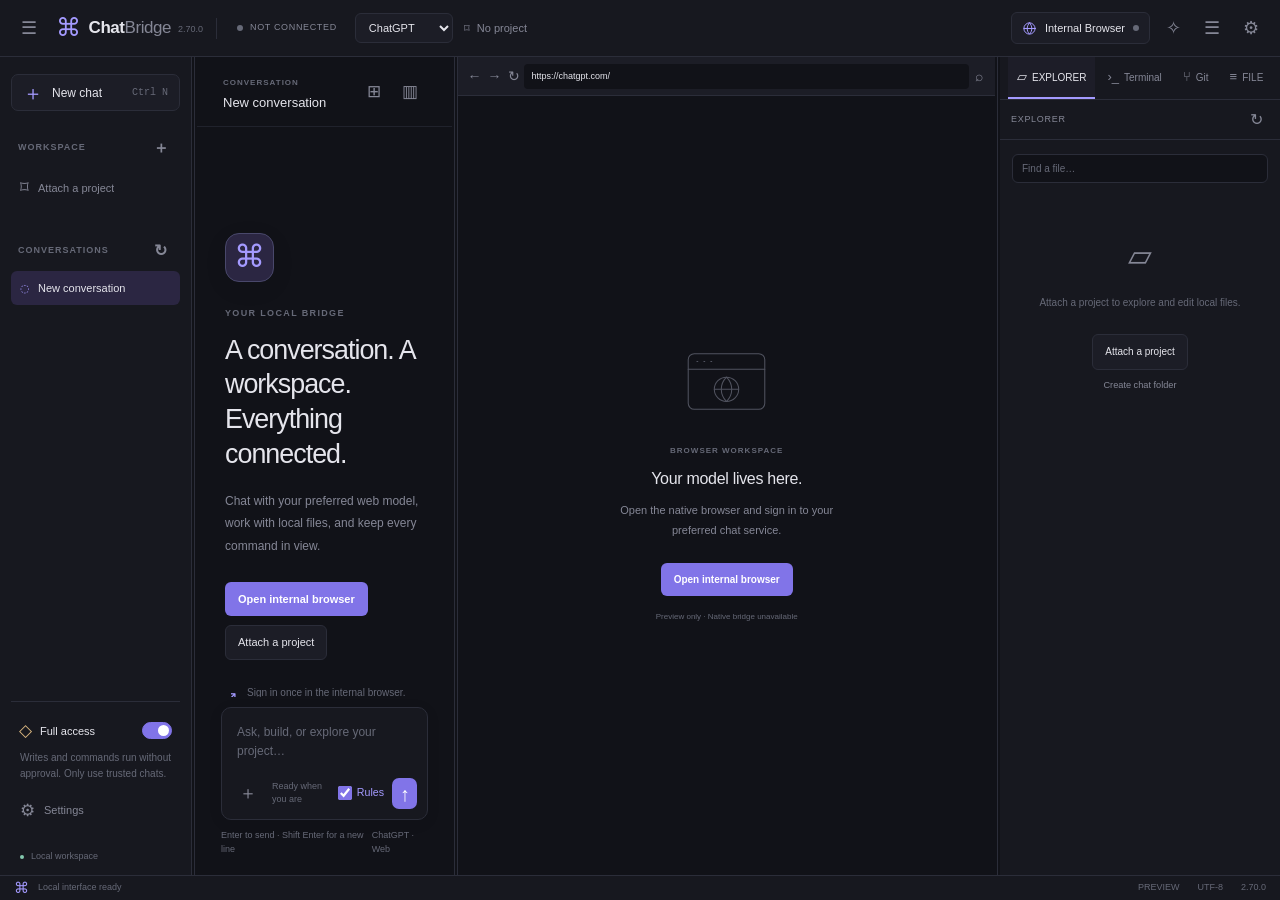
==== commit 29b82d2c: "Release 2.70.0: bump version markers, sync installer, rebuild source manifest" ====
--- a/desktop/ui/index.html
+++ b/desktop/ui/index.html
@@ -3,9 +3,9 @@
 <head>
   <meta charset="utf-8">
   <meta name="viewport" content="width=device-width, initial-scale=1">
-  <meta name="app-version" content="2.60.0">
+  <meta name="app-version" content="2.70.0">
   <meta name="color-scheme" content="dark light">
-  <title>ChatBridge · 2.60.0</title>
+  <title>ChatBridge · 2.70.0</title>
   <link rel="stylesheet" href="style.css">
   <script defer src="i18n.js"></script>
   <script defer src="app.js"></script>
@@ -13,7 +13,7 @@
 <body>
   <header id="header" class="app-header">
     <button id="sidebarToggle" class="icon-button" title="Toggle sidebar" aria-label="Toggle sidebar" aria-expanded="true">☰</button>
-    <a class="wordmark" href="#" aria-label="ChatBridge home"><span class="brand-symbol">⌘</span> Chat<span>Bridge</span><small>2.60.0</small></a>
+    <a class="wordmark" href="#" aria-label="ChatBridge home"><span class="brand-symbol">⌘</span> Chat<span>Bridge</span><small>2.70.0</small></a>
     <span class="header-divider"></span>
     <button id="connectionChip" class="connection-chip" title="Reveal internal browser"><span class="connection-dot"></span><span id="connectionText" data-i18n="not_connected">NOT CONNECTED</span></button>
     <label class="sr-only" for="modelSelect" data-i18n="model">Model</label><select id="modelSelect" class="model-select" aria-label="Model"><option value="chatgpt">ChatGPT</option></select>
@@ -40,13 +40,12 @@
         <section id="welcome" class="welcome"><div class="welcome-mark">⌘</div><p class="eyebrow" data-i18n="your_local_bridge">YOUR LOCAL BRIDGE</p><h2 data-i18n="welcome_title">A conversation. A workspace.<br>Everything connected.</h2><p data-i18n="welcome_description">Chat with your preferred web model, work with local files, and keep every command in view.</p><div class="welcome-actions"><button id="welcomeBrowserBtn" class="primary" data-i18n="open_browser">Open internal browser</button><button id="welcomeProjectBtn" class="secondary" data-i18n="attach_project">Attach a project</button></div><div class="welcome-note"><span>↗</span><span data-i18n="login_hint">Sign in once in the internal browser. Your session stays on this device.</span></div></section>
       </div>
       <div id="approvalHost" class="approval-host" aria-live="polite"></div>
-      <div class="composer-wrap"><div id="attachmentHost" class="attachment-host"></div><form id="composerForm" class="composer"><label class="sr-only" for="composerInput" data-i18n="message">Message</label><textarea id="composerInput" rows="2" placeholder="Ask, build, or explore your project…" data-i18n-placeholder="composer_placeholder"></textarea><div class="composer-bottom"><button id="attachBtn" type="button" class="icon-button" title="Attach file" aria-label="Attach file">＋</button><span id="composerStatus" class="composer-status" data-i18n="ready">Ready when you are</span><button id="sendBtn" type="submit" class="send-button" aria-label="Send message"><span id="sendIcon">↑</span></button></div></form><input id="attachmentInput" type="file" hidden><div class="composer-hint"><span data-i18n="composer_hint">Enter to send · Shift Enter for a new line</span><span id="chatModelHint">ChatGPT · Web</span></div></div>
+      <div class="composer-wrap"><div id="attachmentHost" class="attachment-host"></div><form id="composerForm" class="composer"><label class="sr-only" for="composerInput" data-i18n="message">Message</label><textarea id="composerInput" rows="2" placeholder="Ask, build, or explore your project…" data-i18n-placeholder="composer_placeholder"></textarea><div class="composer-bottom"><button id="attachBtn" type="button" class="icon-button" title="Attach file" aria-label="Attach file">＋</button><span id="composerStatus" class="composer-status" data-i18n="ready">Ready when you are</span><label class="rules-toggle" title="Include project rules"><input id="sendRulesToggle" type="checkbox" checked><span>Rules</span></label><button id="sendBtn" type="submit" class="send-button" aria-label="Send message"><span id="sendIcon">↑</span></button></div></form><input id="attachmentInput" type="file" hidden><div class="composer-hint"><span data-i18n="composer_hint">Enter to send · Shift Enter for a new line</span><span id="chatModelHint">ChatGPT · Web</span></div></div>
     </section>
     <div id="centerSplitter" class="splitter" role="separator" aria-label="Resize chat and browser" aria-orientation="vertical" tabindex="0"></div>
     <section id="browserPane" class="browser-pane">
-          <form id="urlForm" class="browser-navigation"><button type="button" data-nav="back" class="icon-button small" title="Back">←</button><button type="button" data-nav="forward" class="icon-button small" title="Forward">→</button><button type="button" data-nav="reload" class="icon-button small" title="Reload">↻</button><label class="sr-only" for="browserUrl">URL</label><input id="browserUrl" value="https://chatgpt.com/" aria-label="Browser URL" dir="ltr" spellcheck="false"><button type="submit" class="icon-button small" title="Navigate">↗</button><button type="button" id="browserHintBtn" class="icon-button small" title="Detect site selectors (message box / send / response)">⌕</button></form>
+          <form id="urlForm" class="browser-navigation"><button type="button" data-nav="back" class="icon-button small" title="Back">←</button><button type="button" data-nav="forward" class="icon-button small" title="Forward">→</button><button type="button" data-nav="reload" class="icon-button small" title="Reload">↻</button><label class="sr-only" for="browserUrl">URL</label><input id="browserUrl" value="https://chatgpt.com/" aria-label="Browser URL" dir="ltr" spellcheck="false"><button type="button" id="browserHintBtn" class="icon-button small" title="Detect site selectors (message box / send / response)">⌕</button></form>
           <div id="ibDock" class="ib-dock"><div id="ibDockEmpty" class="dock-empty"><div class="browser-outline"><svg viewBox="0 0 100 76" aria-hidden="true"><rect x="6" y="6" width="88" height="64" rx="7"/><path d="M6 24h88M16 15h1m7 0h1m7 0h1"/><circle cx="50" cy="47" r="14"/><path d="M36 47h28M50 33c8 8 8 20 0 28-8-8-8-20 0-28Z"/></svg></div><span class="eyebrow" data-i18n="browser_workspace">BROWSER WORKSPACE</span><h2 data-i18n="browser_empty_title">Your model lives here.</h2><p id="browserEmptyDescription" data-i18n="browser_empty_description">Open the native browser and sign in to your preferred chat service.</p><button id="ibDockOpen" class="primary" data-i18n="open_browser">Open internal browser</button><span id="demoNotice" class="demo-notice" data-i18n="demo_notice">Preview only · Native bridge unavailable</span></div></div>
-          <div class="browser-foot"><span class="connection-dot"></span><span id="browserState" data-i18n="not_connected">NOT CONNECTED</span><button id="reinjectBtn" class="icon-button small" title="Reinject page agent">↻</button><button id="browserLogBtn" class="icon-button small" title="View browser log">≡</button></div><pre id="bbLog" class="browser-log" aria-label="Browser log">Waiting for the native browser bridge.</pre>
         </section>
         
         <div id="rightSplitter" class="splitter" role="separator" aria-label="Resize tools dock" aria-orientation="vertical" tabindex="0"></div>
@@ -63,7 +62,7 @@
       </div>
     </aside>
   </main>
-  <footer class="statusbar"><div><span class="brand-status">⌘</span><span id="globalStatus" data-i18n="local_ready">Local interface ready</span></div><div><span id="bridgeMode" data-i18n="preview">PREVIEW</span><span data-i18n="utf8">UTF-8</span><span>2.60.0</span></div></footer>
+  <footer class="statusbar"><div><span class="brand-status">⌘</span><span id="globalStatus" data-i18n="local_ready">Local interface ready</span></div><div><span id="bridgeMode" data-i18n="preview">PREVIEW</span><span data-i18n="utf8">UTF-8</span><span>2.70.0</span></div></footer>
   <div id="toastHost" class="toast-host" role="status" aria-live="polite"></div>
   <div id="pickBanner" class="pick-banner" hidden><span class="pick-dot"></span><span id="pickBannerText">Click the element in the browser.</span><button id="pickCancelBtn" class="secondary" type="button">Cancel</button></div>
   <dialog id="settingsModal" class="settings-modal"><div class="settings-shell"><div class="settings-heading"><div><span class="eyebrow">CHATBRIDGE</span><h2 data-i18n="settings">Settings</h2></div><button id="settingsCloseBtn" class="icon-button" aria-label="Close settings">×</button></div><div class="settings-body"><nav class="settings-nav" aria-label="Settings categories"><button class="active" data-category="general" data-i18n="general">General</button><button data-category="appearance" data-i18n="appearance">Appearance</button><button data-category="models" data-i18n="models">Models</button><button data-category="internal-browser" data-i18n="internal_browser">Internal Browser</button><button data-category="provider" data-i18n="provider">Provider Server</button><button data-category="agent-rules" data-i18n="agent_rules">Agent Rules</button></nav><div class="settings-content">
@@ -74,7 +73,7 @@
     <section data-settings="provider" hidden><h3 data-i18n="provider">Provider Server</h3><p class="section-description" data-i18n="provider_description">Expose web models to OpenAI-compatible local clients. Disabled by default.</p><div class="setting-row"><div><span data-i18n="enable_provider">Enable provider</span><small id="providerStatus" data-i18n="provider_disabled">Server is disabled.</small></div><button id="providerSwitch" role="switch" aria-checked="false" class="switch" aria-label="Enable provider"></button></div><div class="setting-row"><label for="providerPort" data-i18n="port">Port</label><input id="providerPort" type="number" min="1024" max="65535" value="8788"></div><div class="setting-row"><label for="providerTimeout" data-i18n="provider_timeout">Request timeout (seconds)</label><input id="providerTimeout" type="number" min="30" max="3600" value="600"></div><div class="setting-row"><label for="providerKey" data-i18n="provider_key">Local access key</label><input id="providerKey" type="password" readonly aria-label="Local provider access key"></div><p id="providerEndpoint" class="endpoint" dir="ltr">http://127.0.0.1:8788/v1</p></section>
     <section data-settings="agent-rules" hidden><h3 data-i18n="agent_rules">Agent Rules</h3><p class="section-description" data-i18n="rules_description">A short, first-person note added when a workspace is attached. Edit what your model sees.</p><div class="setting-row"><div><span data-i18n="inject_rules">Include agent rules</span><small data-i18n="rules_master_description">Turn off all rule injection without losing your edits.</small></div><button id="agentRulesMaster" role="switch" aria-checked="true" class="switch" aria-label="Include agent rules"></button></div><div id="agentRulesList" class="rules-list"></div><div class="rules-actions"><button id="addRuleBtn" class="secondary" data-i18n="add_rule">＋ Add rule</button><button id="resetRulesBtn" class="text-button danger-text" data-i18n="reset_rules">Reset defaults</button><button id="saveRulesBtn" class="primary" data-i18n="save_rules">Save rules</button></div><div class="preview-heading"><h4 data-i18n="injected_preview">Injected message preview</h4><button id="rulesPreviewBtn" class="secondary" data-i18n="preview_message">Preview message</button></div><label class="sr-only" for="rulesPreviewInput" data-i18n="preview_prompt">Example message</label><textarea id="rulesPreviewInput" rows="2" placeholder="Example message to preview…" data-i18n-placeholder="preview_prompt"></textarea><pre id="rulesPreview" class="rules-preview" aria-live="polite"></pre><p id="rulesSaveStatus" class="muted" aria-live="polite"></p></section>
   </div></div></div></dialog>
-  <dialog id="hintModal" class="hint-modal"><div class="hint-shell"><div class="hint-heading"><div><span class="eyebrow">SITE DETECTION</span><h2 id="hintTitle">Detect site</h2><p id="hintHostLine" class="hint-host" dir="ltr"></p></div><button id="hintCloseBtn" class="icon-button" aria-label="Close">×</button></div><div class="hint-body"><p class="section-description">Sign in to the site in the internal browser, open a normal chat page, then run detection. Nothing is typed into your conversation; only page structure is inspected.</p><ol class="hint-steps"><li id="hintStepOpen" data-state="pending"><span class="hint-dot"></span><div><strong>Open the site and sign in</strong><small id="hintStepOpenNote">Using the internal browser</small></div></li><li id="hintStepScan" data-state="pending"><span class="hint-dot"></span><div><strong>Inspect the page structure</strong><small>Message box and send control</small></div></li><li id="hintStepReview" data-state="pending"><span class="hint-dot"></span><div><strong>Review and save</strong><small>Only what you approve is stored</small></div></li></ol><div id="hintResults" class="hint-results"><div class="hint-result"><div class="hint-result-head"><h4>Message box</h4><button class="text-button hint-pick" data-pick="editor" type="button">Pick on page</button></div><div id="hintEditorList" class="hint-candidates"></div></div><div class="hint-result"><div class="hint-result-head"><h4>Send control</h4><button class="text-button hint-pick" data-pick="send" type="button">Pick on page</button></div><div id="hintSendList" class="hint-candidates"></div></div><div class="hint-result"><div class="hint-result-head"><h4>Response area</h4><button class="text-button hint-pick" data-pick="body" type="button">Pick on page</button></div><div id="hintBodyList" class="hint-candidates"></div></div></div><p id="hintModalStatus" class="hint-status" aria-live="polite">Ready when you are.</p></div><div class="hint-actions"><button id="hintDetectBtn" class="primary" type="button">Run detection</button><button id="hintSaveBtn" class="secondary" type="button" disabled>Save selectors</button><button id="hintCancelBtn" class="secondary" type="button">Close</button></div></div></dialog>
+  <dialog id="hintModal" class="hint-modal"><div class="hint-shell"><div class="hint-heading"><div><span class="eyebrow">SITE DETECTION</span><h2 id="hintTitle">Detect site</h2><p id="hintHostLine" class="hint-host" dir="ltr"></p></div><button id="hintCloseBtn" class="icon-button" aria-label="Close">×</button></div><div class="hint-body"><p class="section-description">Sign in to the site in the internal browser, open a normal chat page, then run detection. Nothing is typed into your conversation; only page structure is inspected.</p><ol class="hint-steps"><li id="hintStepOpen" data-state="pending"><span class="hint-dot"></span><div><strong>Open the site and sign in</strong><small id="hintStepOpenNote">Using the internal browser</small></div></li><li id="hintStepScan" data-state="pending"><span class="hint-dot"></span><div><strong>Inspect the page structure</strong><small>Message box and send control</small></div></li><li id="hintStepReview" data-state="pending"><span class="hint-dot"></span><div><strong>Review and save</strong><small>Only what you approve is stored</small></div></li></ol><div id="hintResults" class="hint-results"><div class="hint-result"><div class="hint-result-head"><h4>Message box</h4><button class="text-button hint-pick" data-pick="editor" type="button">Pick on page</button></div><div id="hintEditorList" class="hint-candidates"></div></div><div class="hint-result"><div class="hint-result-head"><h4>Send control</h4><button class="text-button hint-pick" data-pick="send" type="button">Pick on page</button></div><div id="hintSendList" class="hint-candidates"></div></div><div class="hint-result"><div class="hint-result-head"><h4>Response area</h4><button class="text-button hint-pick" data-pick="body" type="button">Pick on page</button></div><div id="hintBodyList" class="hint-candidates"></div></div></div><p id="hintModalStatus" class="hint-status" aria-live="polite">Ready when you are.</p></div><div class="hint-actions"><button id="hintResetBtn" class="secondary" type="button" title="Reset selectors for this host to built-in defaults">Reset to defaults</button><button id="hintDetectBtn" class="primary" type="button">Run detection</button><button id="hintSaveBtn" class="secondary" type="button" disabled>Save selectors</button><button id="hintCancelBtn" class="secondary" type="button">Close</button></div></div></dialog>
   <dialog id="confirmModal" class="confirm-modal"><h3 id="confirmTitle"></h3><p id="confirmText"></p><div class="button-row"><button id="confirmCancel" class="secondary" data-i18n="cancel">Cancel</button><button id="confirmAccept" class="primary" data-i18n="confirm">Confirm</button></div></dialog>
 </body>
 </html>
--- a/desktop/ui/style.css
+++ b/desktop/ui/style.css
@@ -141,3 +141,15 @@
 .sidebar.collapsed{width:0!important;padding:0!important;border:0!important;overflow:hidden}
 .right-body{flex-direction:column}
 
+
+/* Chat delete button styles */
+.chat-item { position: relative; display: flex; align-items: center; }
+.chat-delete { position: absolute; right: 8px; opacity: 0; transition: opacity 0.2s; cursor: pointer; color: var(--muted); font-size: 16px; line-height: 1; }
+.chat-item:hover .chat-delete { opacity: 0.7; }
+.chat-delete:hover { opacity: 1 !important; color: var(--accent); }
+
+/* Rules toggle in the message composer. */
+.rules-toggle{display:inline-flex;align-items:center;gap:5px;flex:0 0 auto;color:var(--muted);font-size:.82em;white-space:nowrap;cursor:pointer;user-select:none}
+.rules-toggle input{width:14px;height:14px;margin:0;accent-color:var(--accent-strong);cursor:pointer}
+.rules-toggle:has(input:checked){color:var(--accent)}
+.rules-toggle input:focus-visible{outline:2px solid var(--accent);outline-offset:2px}
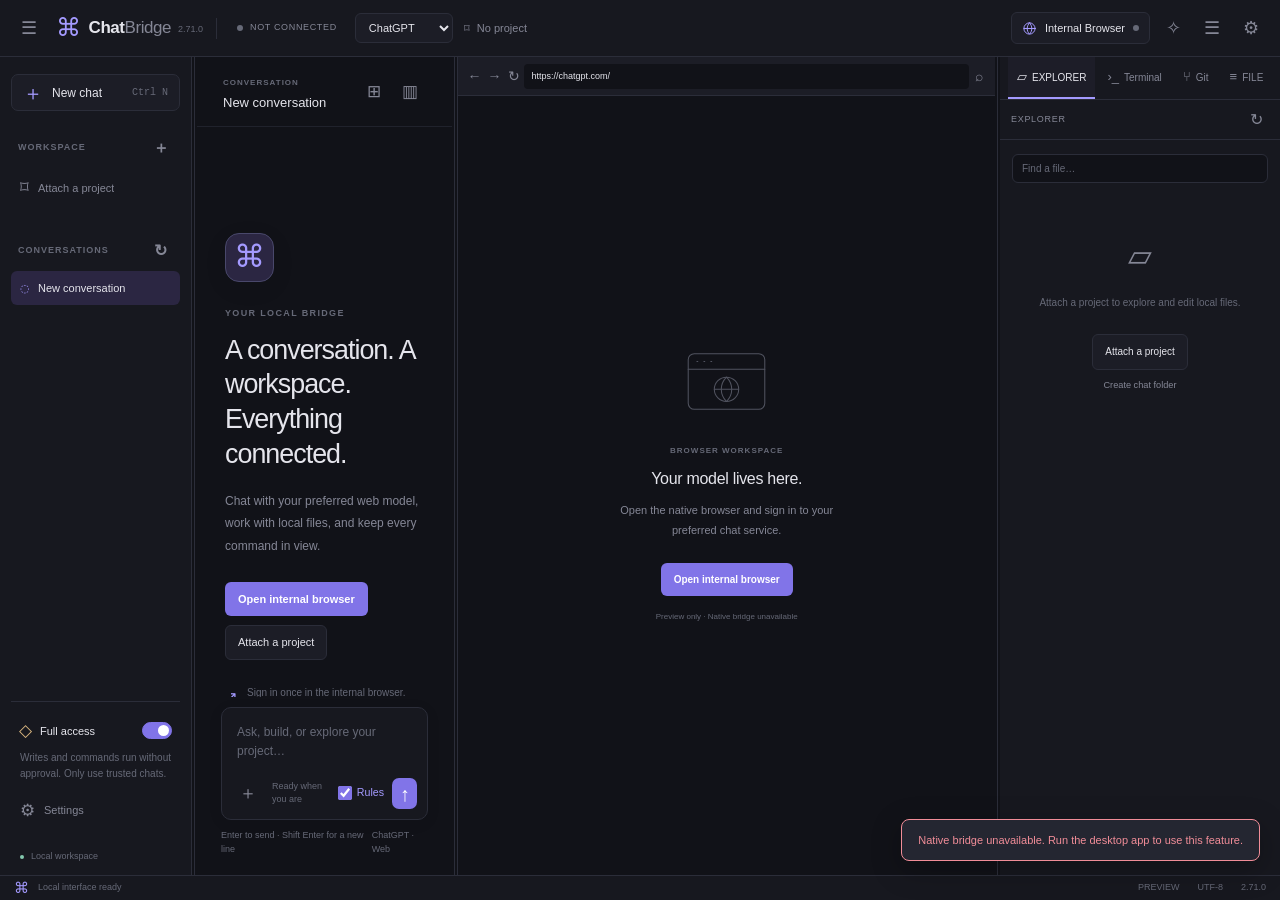
==== commit 9f79eb0b: "Release 2.71.0: in-app self-update from GitHub releases" ====
--- a/desktop/ui/index.html
+++ b/desktop/ui/index.html
@@ -3,9 +3,9 @@
 <head>
   <meta charset="utf-8">
   <meta name="viewport" content="width=device-width, initial-scale=1">
-  <meta name="app-version" content="2.70.0">
+  <meta name="app-version" content="2.71.0">
   <meta name="color-scheme" content="dark light">
-  <title>ChatBridge · 2.70.0</title>
+  <title>ChatBridge · 2.71.0</title>
   <link rel="stylesheet" href="style.css">
   <script defer src="i18n.js"></script>
   <script defer src="app.js"></script>
@@ -13,13 +13,14 @@
 <body>
   <header id="header" class="app-header">
     <button id="sidebarToggle" class="icon-button" title="Toggle sidebar" aria-label="Toggle sidebar" aria-expanded="true">☰</button>
-    <a class="wordmark" href="#" aria-label="ChatBridge home"><span class="brand-symbol">⌘</span> Chat<span>Bridge</span><small>2.70.0</small></a>
+    <a class="wordmark" href="#" aria-label="ChatBridge home"><span class="brand-symbol">⌘</span> Chat<span>Bridge</span><small>2.71.0</small></a>
     <span class="header-divider"></span>
     <button id="connectionChip" class="connection-chip" title="Reveal internal browser"><span class="connection-dot"></span><span id="connectionText" data-i18n="not_connected">NOT CONNECTED</span></button>
     <label class="sr-only" for="modelSelect" data-i18n="model">Model</label><select id="modelSelect" class="model-select" aria-label="Model"><option value="chatgpt">ChatGPT</option></select>
     <div class="project-context"><span>⌑</span><span id="projectTitle" data-i18n="no_project">No project</span><span id="branchLabel" class="branch-label" hidden></span></div>
     <div class="header-actions"><button id="ibOpenBtn" class="browser-button" title="Open internal browser"><svg viewBox="0 0 24 24" aria-hidden="true"><circle cx="12" cy="12" r="9"/><path d="M3 12h18M12 3c5 5 5 13 0 18-5-5-5-13 0-18Z"/></svg><span data-i18n="internal_browser">Internal Browser</span><span class="connection-dot"></span></button><button id="whatsNewBtn" class="icon-button" title="What's new">✧</button><button id="rightSidebarToggle" class="icon-button" title="Toggle tools sidebar" aria-label="Toggle tools sidebar" aria-expanded="true">☰</button><button id="settingsBtn" class="icon-button" title="Settings" aria-label="Settings">⚙</button></div>
   </header>
+  <div id="updateBanner" class="update-banner" hidden><span class="update-dot"></span><span id="updateText" data-i18n="update_available">A new version is available.</span><button id="updateInstallBtn" class="primary small" data-i18n="update_now">Update now</button><button id="updateLaterBtn" class="secondary small" data-i18n="update_later">Later</button></div>
   <main id="workspace" class="workspace">
     <aside id="sidebar" class="sidebar">
       <button id="newChatBtn" class="new-chat"><span>＋</span><span class="sidebar-copy" data-i18n="new_chat">New chat</span><kbd class="sidebar-copy">Ctrl N</kbd></button>
@@ -62,11 +63,11 @@
       </div>
     </aside>
   </main>
-  <footer class="statusbar"><div><span class="brand-status">⌘</span><span id="globalStatus" data-i18n="local_ready">Local interface ready</span></div><div><span id="bridgeMode" data-i18n="preview">PREVIEW</span><span data-i18n="utf8">UTF-8</span><span>2.70.0</span></div></footer>
+  <footer class="statusbar"><div><span class="brand-status">⌘</span><span id="globalStatus" data-i18n="local_ready">Local interface ready</span></div><div><span id="bridgeMode" data-i18n="preview">PREVIEW</span><span data-i18n="utf8">UTF-8</span><span>2.71.0</span></div></footer>
   <div id="toastHost" class="toast-host" role="status" aria-live="polite"></div>
   <div id="pickBanner" class="pick-banner" hidden><span class="pick-dot"></span><span id="pickBannerText">Click the element in the browser.</span><button id="pickCancelBtn" class="secondary" type="button">Cancel</button></div>
   <dialog id="settingsModal" class="settings-modal"><div class="settings-shell"><div class="settings-heading"><div><span class="eyebrow">CHATBRIDGE</span><h2 data-i18n="settings">Settings</h2></div><button id="settingsCloseBtn" class="icon-button" aria-label="Close settings">×</button></div><div class="settings-body"><nav class="settings-nav" aria-label="Settings categories"><button class="active" data-category="general" data-i18n="general">General</button><button data-category="appearance" data-i18n="appearance">Appearance</button><button data-category="models" data-i18n="models">Models</button><button data-category="internal-browser" data-i18n="internal_browser">Internal Browser</button><button data-category="provider" data-i18n="provider">Provider Server</button><button data-category="agent-rules" data-i18n="agent_rules">Agent Rules</button></nav><div class="settings-content">
-    <section data-settings="general"><h3 data-i18n="general">General</h3><p class="section-description" data-i18n="general_description">Your workspace, your preferences.</p><div class="setting-row"><div><label for="languageSelect" data-i18n="language">Interface language</label><small data-i18n="language_description">English by default. Persian supports right-to-left text.</small></div><select id="languageSelect"><option value="en">English</option><option value="fa">فارسی</option></select></div><div class="setting-row"><div><label for="approvalTimeout" data-i18n="approval_timeout">Approval timeout</label><small data-i18n="seconds">Seconds before an unanswered request is denied.</small></div><input id="approvalTimeout" type="number" min="10" max="600" value="120"></div><div class="setting-row"><div><span data-i18n="logs">Application logs</span><small data-i18n="logs_description">Inspect errors or export a diagnostic archive.</small></div><div class="button-row"><button id="logsViewBtn" class="secondary" data-i18n="view">View</button><button id="logsExportBtn" class="secondary" data-i18n="export">Export</button><button id="logsRevealBtn" class="secondary">Open folder</button></div></div><pre id="settingsLogs" class="settings-logs" hidden></pre></section>
+    <section data-settings="general"><h3 data-i18n="general">General</h3><p class="section-description" data-i18n="general_description">Your workspace, your preferences.</p><div class="setting-row"><div><label for="languageSelect" data-i18n="language">Interface language</label><small data-i18n="language_description">English by default. Persian supports right-to-left text.</small></div><select id="languageSelect"><option value="en">English</option><option value="fa">فارسی</option></select></div><div class="setting-row"><div><label for="approvalTimeout" data-i18n="approval_timeout">Approval timeout</label><small data-i18n="seconds">Seconds before an unanswered request is denied.</small></div><input id="approvalTimeout" type="number" min="10" max="600" value="120"></div><div class="setting-row"><div><span data-i18n="auto_update">Automatic updates</span><small data-i18n="auto_update_description">Check GitHub for a newer release when ChatBridge starts.</small></div><button id="autoUpdateSwitch" role="switch" aria-checked="true" class="switch" aria-label="Automatic updates"></button></div><div class="setting-row"><div><span data-i18n="check_updates">Check for updates</span><small id="updateStatusText" data-i18n="update_idle">Not checked yet.</small></div><button id="checkUpdatesBtn" class="secondary" data-i18n="check_now">Check now</button></div><div class="setting-row"><div><span data-i18n="logs">Application logs</span><small data-i18n="logs_description">Inspect errors or export a diagnostic archive.</small></div><div class="button-row"><button id="logsViewBtn" class="secondary" data-i18n="view">View</button><button id="logsExportBtn" class="secondary" data-i18n="export">Export</button><button id="logsRevealBtn" class="secondary">Open folder</button></div></div><pre id="settingsLogs" class="settings-logs" hidden></pre></section>
     <section data-settings="appearance" hidden><h3 data-i18n="appearance">Appearance</h3><p class="section-description" data-i18n="appearance_description">Make a little more room for your ideas.</p><div class="setting-row"><div><label for="themeSelect" data-i18n="theme">Theme</label><small data-i18n="theme_description">Six carefully balanced palettes.</small></div><select id="themeSelect"><option value="midnight">Midnight</option><option value="graphite">Graphite</option><option value="nord">Nord</option><option value="forest">Forest</option><option value="light">Daylight</option><option value="sepia">Paper</option></select></div><div id="themeSwatches" class="theme-swatches" aria-hidden="true"><span style="--swatch:#8982f5"></span><span style="--swatch:#b6b5bc"></span><span style="--swatch:#88c0d0"></span><span style="--swatch:#93b98c"></span><span style="--swatch:#6559cd"></span><span style="--swatch:#a47641"></span></div><div class="setting-row"><div><label for="fontSizeSelect" data-i18n="font_size">Text size</label><small data-i18n="font_description">Applies to conversations and workspace tools.</small></div><select id="fontSizeSelect"><option value="small">Small · 12px</option><option value="medium">Medium · 13px</option><option value="large">Large · 15px</option><option value="extra-large">Extra large · 17px</option></select></div><div class="setting-row"><div><label for="codeFont" data-i18n="code_font">Code font</label><small data-i18n="code_font_description">A locally installed monospace font.</small></div><select id="codeFont"><option value="Cascadia Code">Cascadia Code</option><option value="Consolas">Consolas</option><option value="Courier New">Courier New</option><option value="monospace">System monospace</option></select></div><div class="setting-row"><div><span data-i18n="layout">Workspace layout</span><small data-i18n="layout_description">Restore both dividers and the sidebar.</small></div><button id="settingsLayoutBtn" class="secondary" data-i18n="reset_layout">Default layout</button></div></section>
     <section data-settings="models" hidden><h3 data-i18n="models">Models</h3><p class="section-description" data-i18n="models_description">Web chat services. Sign in through the internal browser; no API key is needed.</p><div id="modelsList"></div><form id="customModelForm" class="custom-model-form"><h4 data-i18n="add_model">Add a web model</h4><label for="customModelName" data-i18n="name">Name</label><input id="customModelName" required placeholder="My model"><label for="customModelUrl">Home URL</label><input id="customModelUrl" required type="url" placeholder="https://chat.example.com" dir="ltr"><button class="primary" type="submit" data-i18n="add_model">Add a web model</button></form></section>
     <section id="browserSettings" data-settings="internal-browser" hidden><h3 data-i18n="internal_browser">Internal Browser</h3><p class="section-description" data-i18n="browser_settings_description">One native browser, docked in your workspace.</p><div class="setting-row"><div><span data-i18n="driver_status">Driver status</span><small id="settingsDriverStatus" data-i18n="not_connected">NOT CONNECTED</small></div><div class="button-row"><button id="settingsBrowserOpen" class="secondary" data-i18n="open">Open</button><button id="settingsBrowserClose" class="secondary" data-i18n="close">Close</button></div></div><div class="setting-row"><div><span data-i18n="persistent_login">Persistent login</span><small data-i18n="profile_description">Sessions stay on this device. Clearing the profile signs you out.</small></div><button id="profileResetBtn" class="secondary danger-text" data-i18n="clear_profile">Clear profile</button></div><div class="setting-row"><div><span data-i18n="dock_behavior">Dock on startup</span><small data-i18n="dock_description">Show the tools block when the app starts.</small></div><button id="dockStartupSwitch" role="switch" aria-checked="true" class="switch" aria-label="Dock on startup"></button></div><div class="setting-row"><div><label for="wsPort" data-i18n="ws_port">Local bridge port</label><small data-i18n="restart_required">A restart is required after changing the port.</small></div><input id="wsPort" type="number" min="1024" max="65535" value="8787"></div></section>
--- a/desktop/ui/style.css
+++ b/desktop/ui/style.css
@@ -117,6 +117,10 @@
 .pick-dot{width:9px;height:9px;border-radius:50%;background:var(--accent);animation:pick-pulse 1.1s ease-in-out infinite}
 @keyframes pick-pulse{0%,100%{opacity:1}50%{opacity:.25}}
 .pick-banner button{padding:4px 10px;font-size:.85em}
+.update-banner{display:flex;align-items:center;gap:10px;padding:7px 14px;background:var(--surface-2);border-bottom:1px solid var(--accent);color:var(--text);font-size:.88em;flex-shrink:0}
+.update-banner .update-dot{width:8px;height:8px;border-radius:50%;background:var(--accent);flex-shrink:0;box-shadow:0 0 8px var(--accent)}
+.update-banner span:nth-child(2){flex:1;min-width:0}
+.update-banner button.small{padding:4px 10px;font-size:.85em}
 html[dir="rtl"] .hint-modal{direction:rtl;text-align:right}
 html[dir="rtl"] .hint-host,html[dir="rtl"] .hint-candidate code{direction:ltr;text-align:left}
 
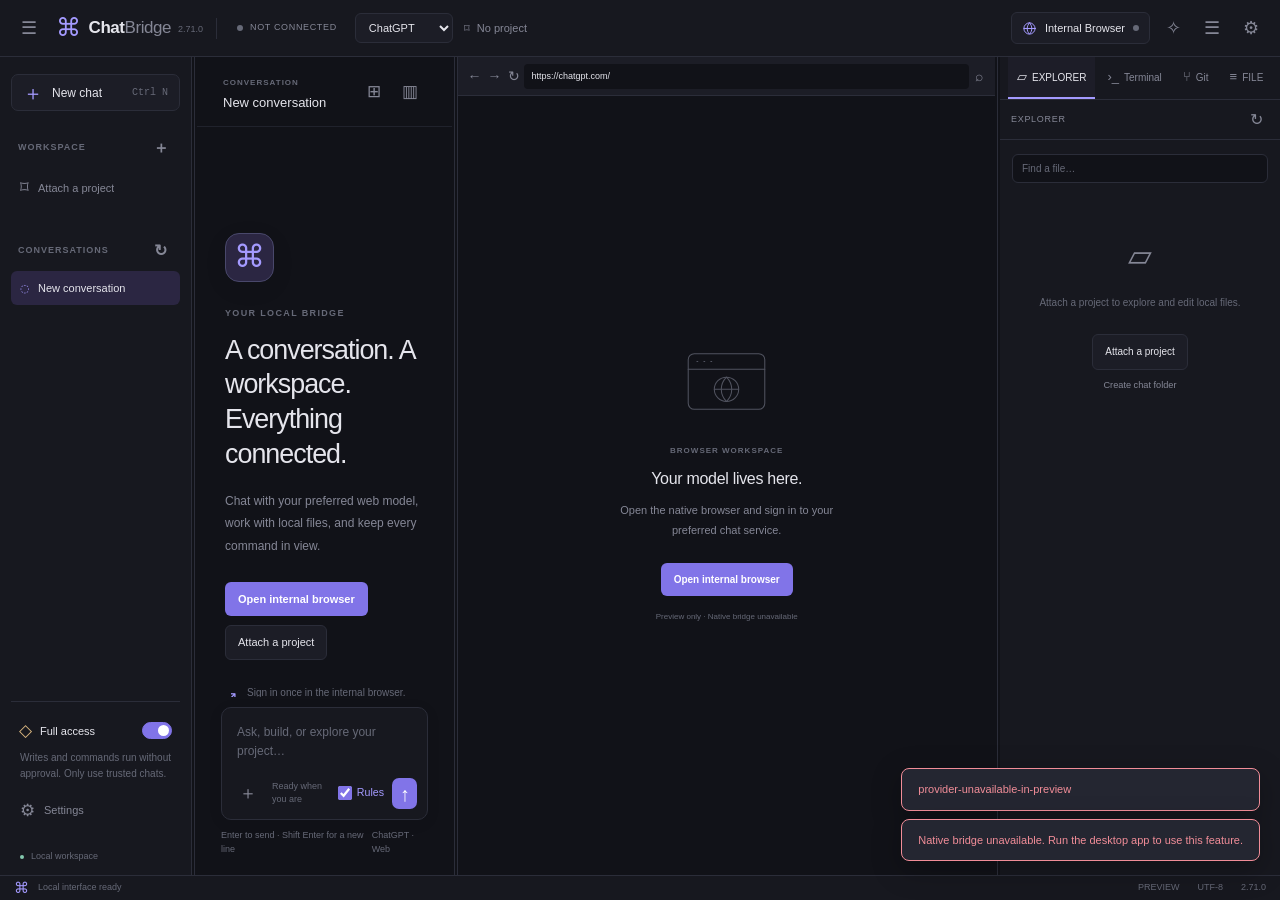
==== commit 715fbcc6: "Modify Providers" ====
--- a/desktop/ui/index.html
+++ b/desktop/ui/index.html
@@ -71,7 +71,7 @@
     <section data-settings="appearance" hidden><h3 data-i18n="appearance">Appearance</h3><p class="section-description" data-i18n="appearance_description">Make a little more room for your ideas.</p><div class="setting-row"><div><label for="themeSelect" data-i18n="theme">Theme</label><small data-i18n="theme_description">Six carefully balanced palettes.</small></div><select id="themeSelect"><option value="midnight">Midnight</option><option value="graphite">Graphite</option><option value="nord">Nord</option><option value="forest">Forest</option><option value="light">Daylight</option><option value="sepia">Paper</option></select></div><div id="themeSwatches" class="theme-swatches" aria-hidden="true"><span style="--swatch:#8982f5"></span><span style="--swatch:#b6b5bc"></span><span style="--swatch:#88c0d0"></span><span style="--swatch:#93b98c"></span><span style="--swatch:#6559cd"></span><span style="--swatch:#a47641"></span></div><div class="setting-row"><div><label for="fontSizeSelect" data-i18n="font_size">Text size</label><small data-i18n="font_description">Applies to conversations and workspace tools.</small></div><select id="fontSizeSelect"><option value="small">Small · 12px</option><option value="medium">Medium · 13px</option><option value="large">Large · 15px</option><option value="extra-large">Extra large · 17px</option></select></div><div class="setting-row"><div><label for="codeFont" data-i18n="code_font">Code font</label><small data-i18n="code_font_description">A locally installed monospace font.</small></div><select id="codeFont"><option value="Cascadia Code">Cascadia Code</option><option value="Consolas">Consolas</option><option value="Courier New">Courier New</option><option value="monospace">System monospace</option></select></div><div class="setting-row"><div><span data-i18n="layout">Workspace layout</span><small data-i18n="layout_description">Restore both dividers and the sidebar.</small></div><button id="settingsLayoutBtn" class="secondary" data-i18n="reset_layout">Default layout</button></div></section>
     <section data-settings="models" hidden><h3 data-i18n="models">Models</h3><p class="section-description" data-i18n="models_description">Web chat services. Sign in through the internal browser; no API key is needed.</p><div id="modelsList"></div><form id="customModelForm" class="custom-model-form"><h4 data-i18n="add_model">Add a web model</h4><label for="customModelName" data-i18n="name">Name</label><input id="customModelName" required placeholder="My model"><label for="customModelUrl">Home URL</label><input id="customModelUrl" required type="url" placeholder="https://chat.example.com" dir="ltr"><button class="primary" type="submit" data-i18n="add_model">Add a web model</button></form></section>
     <section id="browserSettings" data-settings="internal-browser" hidden><h3 data-i18n="internal_browser">Internal Browser</h3><p class="section-description" data-i18n="browser_settings_description">One native browser, docked in your workspace.</p><div class="setting-row"><div><span data-i18n="driver_status">Driver status</span><small id="settingsDriverStatus" data-i18n="not_connected">NOT CONNECTED</small></div><div class="button-row"><button id="settingsBrowserOpen" class="secondary" data-i18n="open">Open</button><button id="settingsBrowserClose" class="secondary" data-i18n="close">Close</button></div></div><div class="setting-row"><div><span data-i18n="persistent_login">Persistent login</span><small data-i18n="profile_description">Sessions stay on this device. Clearing the profile signs you out.</small></div><button id="profileResetBtn" class="secondary danger-text" data-i18n="clear_profile">Clear profile</button></div><div class="setting-row"><div><span data-i18n="dock_behavior">Dock on startup</span><small data-i18n="dock_description">Show the tools block when the app starts.</small></div><button id="dockStartupSwitch" role="switch" aria-checked="true" class="switch" aria-label="Dock on startup"></button></div><div class="setting-row"><div><label for="wsPort" data-i18n="ws_port">Local bridge port</label><small data-i18n="restart_required">A restart is required after changing the port.</small></div><input id="wsPort" type="number" min="1024" max="65535" value="8787"></div></section>
-    <section data-settings="provider" hidden><h3 data-i18n="provider">Provider Server</h3><p class="section-description" data-i18n="provider_description">Expose web models to OpenAI-compatible local clients. Disabled by default.</p><div class="setting-row"><div><span data-i18n="enable_provider">Enable provider</span><small id="providerStatus" data-i18n="provider_disabled">Server is disabled.</small></div><button id="providerSwitch" role="switch" aria-checked="false" class="switch" aria-label="Enable provider"></button></div><div class="setting-row"><label for="providerPort" data-i18n="port">Port</label><input id="providerPort" type="number" min="1024" max="65535" value="8788"></div><div class="setting-row"><label for="providerTimeout" data-i18n="provider_timeout">Request timeout (seconds)</label><input id="providerTimeout" type="number" min="30" max="3600" value="600"></div><div class="setting-row"><label for="providerKey" data-i18n="provider_key">Local access key</label><input id="providerKey" type="password" readonly aria-label="Local provider access key"></div><p id="providerEndpoint" class="endpoint" dir="ltr">http://127.0.0.1:8788/v1</p></section>
+    <section data-settings="provider" hidden><h3 data-i18n="provider">Provider Server</h3><p class="section-description" data-i18n="provider_description">Expose web models to OpenAI-compatible local clients. Disabled by default.</p><div class="setting-row"><div><span data-i18n="enable_provider">Enable provider</span><small id="providerStatus" data-i18n="provider_disabled">Server is disabled.</small></div><button id="providerSwitch" role="switch" aria-checked="false" class="switch" aria-label="Enable provider"></button></div><div class="setting-row"><label for="providerPort" data-i18n="port">Port</label><input id="providerPort" type="number" min="1024" max="65535" value="8788"></div><div class="setting-row"><label for="providerTimeout" data-i18n="provider_timeout">Request timeout (seconds)</label><input id="providerTimeout" type="number" min="30" max="3600" value="600"></div><div class="setting-row"><label for="providerKey" data-i18n="provider_key">Local access key</label><div class="button-row"><input id="providerKey" type="password" readonly aria-label="Local provider access key"><button id="providerRevealBtn" class="text-button" type="button" data-i18n="provider_reveal">Show</button><button id="providerCopyKeyBtn" class="text-button" type="button" data-i18n="provider_copy_key">Copy</button><button id="providerRotateBtn" class="text-button" type="button" data-i18n="provider_rotate">Rotate key</button></div></div><p id="providerEndpoint" class="endpoint" dir="ltr">http://127.0.0.1:8788/v1</p><div class="setting-row"><div><span data-i18n="provider_base_url">Base URL</span><small id="providerBaseUrl" class="muted" dir="ltr"></small></div><button id="providerCopyUrlBtn" class="text-button" type="button" data-i18n="provider_copy_url">Copy</button></div><div class="setting-row"><div><span data-i18n="provider_models">Exposed models</span><small id="providerModels" class="muted" dir="ltr"></small></div><button id="providerRefreshBtn" class="text-button" type="button" data-i18n="provider_refresh">Refresh</button></div><div class="setting-row"><div><span data-i18n="provider_state">Server state</span><small id="providerState" class="muted"></small></div><button id="providerTestBtn" class="text-button" type="button" data-i18n="provider_test">Test connection</button></div><div class="setting-row"><div><span data-i18n="provider_connect_agent">Connect an agent</span><small id="providerPresetNote" class="muted"></small></div></div><div id="providerPresetTabs" class="button-row"></div><textarea id="providerSnippet" class="provider-snippet" readonly dir="ltr" rows="12"></textarea><div class="setting-row"><button id="providerCopySnippetBtn" class="text-button" type="button" data-i18n="provider_copy_snippet">Copy snippet</button></div></section>
     <section data-settings="agent-rules" hidden><h3 data-i18n="agent_rules">Agent Rules</h3><p class="section-description" data-i18n="rules_description">A short, first-person note added when a workspace is attached. Edit what your model sees.</p><div class="setting-row"><div><span data-i18n="inject_rules">Include agent rules</span><small data-i18n="rules_master_description">Turn off all rule injection without losing your edits.</small></div><button id="agentRulesMaster" role="switch" aria-checked="true" class="switch" aria-label="Include agent rules"></button></div><div id="agentRulesList" class="rules-list"></div><div class="rules-actions"><button id="addRuleBtn" class="secondary" data-i18n="add_rule">＋ Add rule</button><button id="resetRulesBtn" class="text-button danger-text" data-i18n="reset_rules">Reset defaults</button><button id="saveRulesBtn" class="primary" data-i18n="save_rules">Save rules</button></div><div class="preview-heading"><h4 data-i18n="injected_preview">Injected message preview</h4><button id="rulesPreviewBtn" class="secondary" data-i18n="preview_message">Preview message</button></div><label class="sr-only" for="rulesPreviewInput" data-i18n="preview_prompt">Example message</label><textarea id="rulesPreviewInput" rows="2" placeholder="Example message to preview…" data-i18n-placeholder="preview_prompt"></textarea><pre id="rulesPreview" class="rules-preview" aria-live="polite"></pre><p id="rulesSaveStatus" class="muted" aria-live="polite"></p></section>
   </div></div></div></dialog>
   <dialog id="hintModal" class="hint-modal"><div class="hint-shell"><div class="hint-heading"><div><span class="eyebrow">SITE DETECTION</span><h2 id="hintTitle">Detect site</h2><p id="hintHostLine" class="hint-host" dir="ltr"></p></div><button id="hintCloseBtn" class="icon-button" aria-label="Close">×</button></div><div class="hint-body"><p class="section-description">Sign in to the site in the internal browser, open a normal chat page, then run detection. Nothing is typed into your conversation; only page structure is inspected.</p><ol class="hint-steps"><li id="hintStepOpen" data-state="pending"><span class="hint-dot"></span><div><strong>Open the site and sign in</strong><small id="hintStepOpenNote">Using the internal browser</small></div></li><li id="hintStepScan" data-state="pending"><span class="hint-dot"></span><div><strong>Inspect the page structure</strong><small>Message box and send control</small></div></li><li id="hintStepReview" data-state="pending"><span class="hint-dot"></span><div><strong>Review and save</strong><small>Only what you approve is stored</small></div></li></ol><div id="hintResults" class="hint-results"><div class="hint-result"><div class="hint-result-head"><h4>Message box</h4><button class="text-button hint-pick" data-pick="editor" type="button">Pick on page</button></div><div id="hintEditorList" class="hint-candidates"></div></div><div class="hint-result"><div class="hint-result-head"><h4>Send control</h4><button class="text-button hint-pick" data-pick="send" type="button">Pick on page</button></div><div id="hintSendList" class="hint-candidates"></div></div><div class="hint-result"><div class="hint-result-head"><h4>Response area</h4><button class="text-button hint-pick" data-pick="body" type="button">Pick on page</button></div><div id="hintBodyList" class="hint-candidates"></div></div></div><p id="hintModalStatus" class="hint-status" aria-live="polite">Ready when you are.</p></div><div class="hint-actions"><button id="hintResetBtn" class="secondary" type="button" title="Reset selectors for this host to built-in defaults">Reset to defaults</button><button id="hintDetectBtn" class="primary" type="button">Run detection</button><button id="hintSaveBtn" class="secondary" type="button" disabled>Save selectors</button><button id="hintCancelBtn" class="secondary" type="button">Close</button></div></div></dialog>
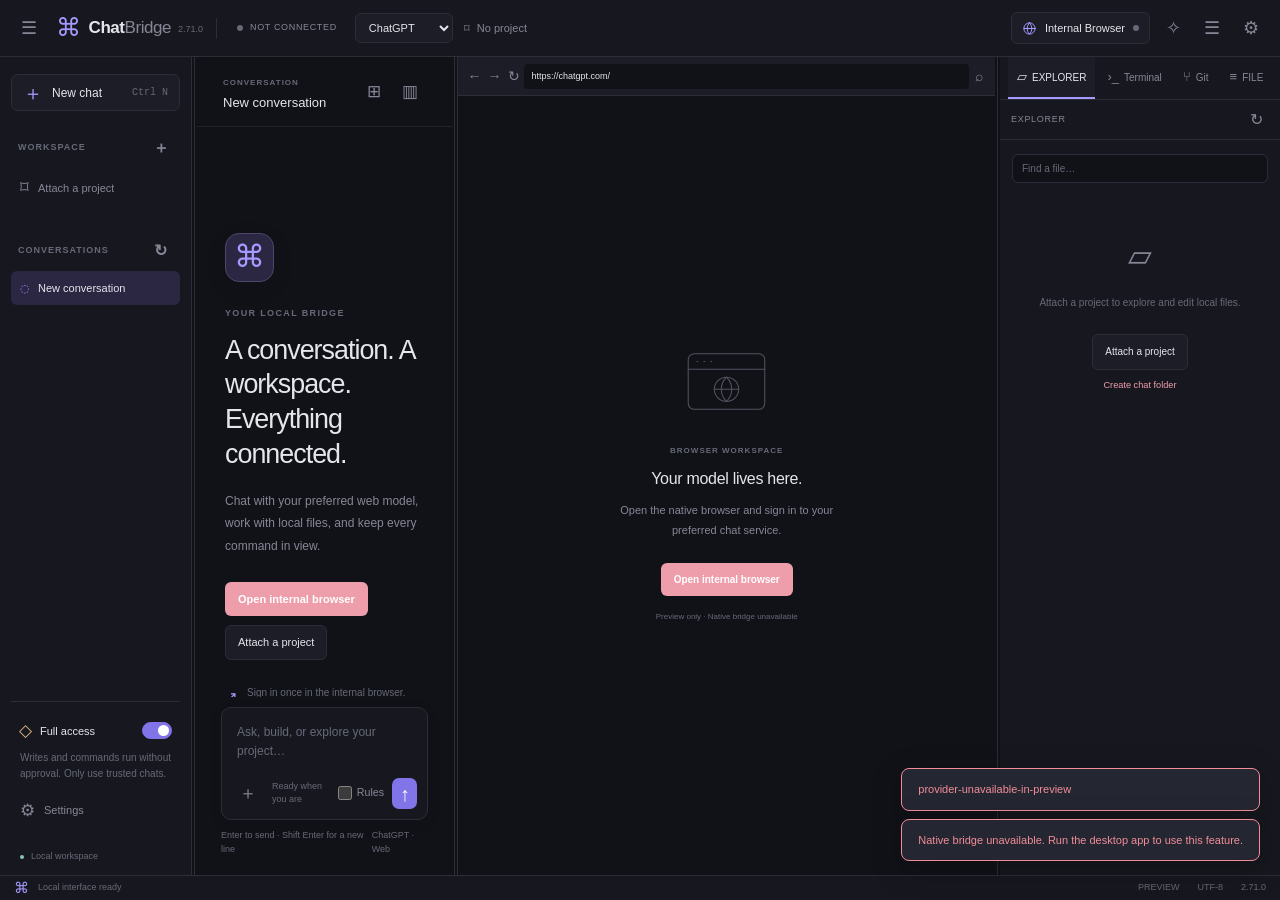
==== commit 0608c282: "feat: keep the web-chat contract ordinary and send requests one at a time The bridge no longer speak" ====
--- a/desktop/ui/index.html
+++ b/desktop/ui/index.html
@@ -41,7 +41,7 @@
         <section id="welcome" class="welcome"><div class="welcome-mark">⌘</div><p class="eyebrow" data-i18n="your_local_bridge">YOUR LOCAL BRIDGE</p><h2 data-i18n="welcome_title">A conversation. A workspace.<br>Everything connected.</h2><p data-i18n="welcome_description">Chat with your preferred web model, work with local files, and keep every command in view.</p><div class="welcome-actions"><button id="welcomeBrowserBtn" class="primary" data-i18n="open_browser">Open internal browser</button><button id="welcomeProjectBtn" class="secondary" data-i18n="attach_project">Attach a project</button></div><div class="welcome-note"><span>↗</span><span data-i18n="login_hint">Sign in once in the internal browser. Your session stays on this device.</span></div></section>
       </div>
       <div id="approvalHost" class="approval-host" aria-live="polite"></div>
-      <div class="composer-wrap"><div id="attachmentHost" class="attachment-host"></div><form id="composerForm" class="composer"><label class="sr-only" for="composerInput" data-i18n="message">Message</label><textarea id="composerInput" rows="2" placeholder="Ask, build, or explore your project…" data-i18n-placeholder="composer_placeholder"></textarea><div class="composer-bottom"><button id="attachBtn" type="button" class="icon-button" title="Attach file" aria-label="Attach file">＋</button><span id="composerStatus" class="composer-status" data-i18n="ready">Ready when you are</span><label class="rules-toggle" title="Include project rules"><input id="sendRulesToggle" type="checkbox" checked><span>Rules</span></label><button id="sendBtn" type="submit" class="send-button" aria-label="Send message"><span id="sendIcon">↑</span></button></div></form><input id="attachmentInput" type="file" hidden><div class="composer-hint"><span data-i18n="composer_hint">Enter to send · Shift Enter for a new line</span><span id="chatModelHint">ChatGPT · Web</span></div></div>
+      <div class="composer-wrap"><div id="attachmentHost" class="attachment-host"></div><form id="composerForm" class="composer"><label class="sr-only" for="composerInput" data-i18n="message">Message</label><textarea id="composerInput" rows="2" placeholder="Ask, build, or explore your project…" data-i18n-placeholder="composer_placeholder"></textarea><div class="composer-bottom"><button id="attachBtn" type="button" class="icon-button" title="Attach file" aria-label="Attach file">＋</button><span id="composerStatus" class="composer-status" data-i18n="ready">Ready when you are</span><label class="rules-toggle" title="Include project rules"><input id="sendRulesToggle" type="checkbox"><span>Rules</span></label><button id="sendBtn" type="submit" class="send-button" aria-label="Send message"><span id="sendIcon">↑</span></button></div></form><input id="attachmentInput" type="file" hidden><div class="composer-hint"><span data-i18n="composer_hint">Enter to send · Shift Enter for a new line</span><span id="chatModelHint">ChatGPT · Web</span></div></div>
     </section>
     <div id="centerSplitter" class="splitter" role="separator" aria-label="Resize chat and browser" aria-orientation="vertical" tabindex="0"></div>
     <section id="browserPane" class="browser-pane">
@@ -71,7 +71,7 @@
     <section data-settings="appearance" hidden><h3 data-i18n="appearance">Appearance</h3><p class="section-description" data-i18n="appearance_description">Make a little more room for your ideas.</p><div class="setting-row"><div><label for="themeSelect" data-i18n="theme">Theme</label><small data-i18n="theme_description">Six carefully balanced palettes.</small></div><select id="themeSelect"><option value="midnight">Midnight</option><option value="graphite">Graphite</option><option value="nord">Nord</option><option value="forest">Forest</option><option value="light">Daylight</option><option value="sepia">Paper</option></select></div><div id="themeSwatches" class="theme-swatches" aria-hidden="true"><span style="--swatch:#8982f5"></span><span style="--swatch:#b6b5bc"></span><span style="--swatch:#88c0d0"></span><span style="--swatch:#93b98c"></span><span style="--swatch:#6559cd"></span><span style="--swatch:#a47641"></span></div><div class="setting-row"><div><label for="fontSizeSelect" data-i18n="font_size">Text size</label><small data-i18n="font_description">Applies to conversations and workspace tools.</small></div><select id="fontSizeSelect"><option value="small">Small · 12px</option><option value="medium">Medium · 13px</option><option value="large">Large · 15px</option><option value="extra-large">Extra large · 17px</option></select></div><div class="setting-row"><div><label for="codeFont" data-i18n="code_font">Code font</label><small data-i18n="code_font_description">A locally installed monospace font.</small></div><select id="codeFont"><option value="Cascadia Code">Cascadia Code</option><option value="Consolas">Consolas</option><option value="Courier New">Courier New</option><option value="monospace">System monospace</option></select></div><div class="setting-row"><div><span data-i18n="layout">Workspace layout</span><small data-i18n="layout_description">Restore both dividers and the sidebar.</small></div><button id="settingsLayoutBtn" class="secondary" data-i18n="reset_layout">Default layout</button></div></section>
     <section data-settings="models" hidden><h3 data-i18n="models">Models</h3><p class="section-description" data-i18n="models_description">Web chat services. Sign in through the internal browser; no API key is needed.</p><div id="modelsList"></div><form id="customModelForm" class="custom-model-form"><h4 data-i18n="add_model">Add a web model</h4><label for="customModelName" data-i18n="name">Name</label><input id="customModelName" required placeholder="My model"><label for="customModelUrl">Home URL</label><input id="customModelUrl" required type="url" placeholder="https://chat.example.com" dir="ltr"><button class="primary" type="submit" data-i18n="add_model">Add a web model</button></form></section>
     <section id="browserSettings" data-settings="internal-browser" hidden><h3 data-i18n="internal_browser">Internal Browser</h3><p class="section-description" data-i18n="browser_settings_description">One native browser, docked in your workspace.</p><div class="setting-row"><div><span data-i18n="driver_status">Driver status</span><small id="settingsDriverStatus" data-i18n="not_connected">NOT CONNECTED</small></div><div class="button-row"><button id="settingsBrowserOpen" class="secondary" data-i18n="open">Open</button><button id="settingsBrowserClose" class="secondary" data-i18n="close">Close</button></div></div><div class="setting-row"><div><span data-i18n="persistent_login">Persistent login</span><small data-i18n="profile_description">Sessions stay on this device. Clearing the profile signs you out.</small></div><button id="profileResetBtn" class="secondary danger-text" data-i18n="clear_profile">Clear profile</button></div><div class="setting-row"><div><span data-i18n="dock_behavior">Dock on startup</span><small data-i18n="dock_description">Show the tools block when the app starts.</small></div><button id="dockStartupSwitch" role="switch" aria-checked="true" class="switch" aria-label="Dock on startup"></button></div><div class="setting-row"><div><label for="wsPort" data-i18n="ws_port">Local bridge port</label><small data-i18n="restart_required">A restart is required after changing the port.</small></div><input id="wsPort" type="number" min="1024" max="65535" value="8787"></div></section>
-    <section data-settings="provider" hidden><h3 data-i18n="provider">Provider Server</h3><p class="section-description" data-i18n="provider_description">Expose web models to OpenAI-compatible local clients. Disabled by default.</p><div class="setting-row"><div><span data-i18n="enable_provider">Enable provider</span><small id="providerStatus" data-i18n="provider_disabled">Server is disabled.</small></div><button id="providerSwitch" role="switch" aria-checked="false" class="switch" aria-label="Enable provider"></button></div><div class="setting-row"><label for="providerPort" data-i18n="port">Port</label><input id="providerPort" type="number" min="1024" max="65535" value="8788"></div><div class="setting-row"><label for="providerTimeout" data-i18n="provider_timeout">Request timeout (seconds)</label><input id="providerTimeout" type="number" min="30" max="3600" value="600"></div><div class="setting-row"><label for="providerKey" data-i18n="provider_key">Local access key</label><div class="button-row"><input id="providerKey" type="password" readonly aria-label="Local provider access key"><button id="providerRevealBtn" class="text-button" type="button" data-i18n="provider_reveal">Show</button><button id="providerCopyKeyBtn" class="text-button" type="button" data-i18n="provider_copy_key">Copy</button><button id="providerRotateBtn" class="text-button" type="button" data-i18n="provider_rotate">Rotate key</button></div></div><p id="providerEndpoint" class="endpoint" dir="ltr">http://127.0.0.1:8788/v1</p><div class="setting-row"><div><span data-i18n="provider_base_url">Base URL</span><small id="providerBaseUrl" class="muted" dir="ltr"></small></div><button id="providerCopyUrlBtn" class="text-button" type="button" data-i18n="provider_copy_url">Copy</button></div><div class="setting-row"><div><span data-i18n="provider_models">Exposed models</span><small id="providerModels" class="muted" dir="ltr"></small></div><button id="providerRefreshBtn" class="text-button" type="button" data-i18n="provider_refresh">Refresh</button></div><div class="setting-row"><div><span data-i18n="provider_state">Server state</span><small id="providerState" class="muted"></small></div><button id="providerTestBtn" class="text-button" type="button" data-i18n="provider_test">Test connection</button></div><div class="setting-row"><div><span data-i18n="provider_connect_agent">Connect an agent</span><small id="providerPresetNote" class="muted"></small></div></div><div id="providerPresetTabs" class="button-row"></div><textarea id="providerSnippet" class="provider-snippet" readonly dir="ltr" rows="12"></textarea><div class="setting-row"><button id="providerCopySnippetBtn" class="text-button" type="button" data-i18n="provider_copy_snippet">Copy snippet</button></div></section>
+    <section data-settings="provider" hidden><h3 data-i18n="provider">Provider Server</h3><p class="section-description" data-i18n="provider_description">Expose web models to OpenAI-compatible local clients. Disabled by default.</p><div class="setting-group"><h4 class="settings-subheading">General</h4><div class="setting-row"><div><span data-i18n="enable_provider">Enable provider</span><small id="providerStatus" data-i18n="provider_disabled">Server is disabled.</small></div><button id="providerSwitch" role="switch" aria-checked="false" class="switch" aria-label="Enable provider"></button></div></div><div class="setting-group"><h4 class="settings-subheading">Connection</h4><div class="setting-row"><div class="setting-field"><label for="providerPort" data-i18n="port">Port</label><input id="providerPort" type="number" min="1024" max="65535" value="8788"></div><div class="setting-field"><label for="providerTimeout" data-i18n="provider_timeout">Request timeout (seconds)</label><input id="providerTimeout" type="number" min="30" max="3600" value="600"></div></div></div><div class="setting-group"><h4 class="settings-subheading">Security</h4><div class="setting-row"><div class="setting-field"><label for="providerKey" data-i18n="provider_key">Local access key</label><div class="button-row"><input id="providerKey" type="password" readonly aria-label="Local provider access key"><button id="providerRevealBtn" class="text-button" type="button" data-i18n="provider_reveal">Show</button><button id="providerCopyKeyBtn" class="text-button" type="button" data-i18n="provider_copy_key">Copy</button><button id="providerRotateBtn" class="text-button" type="button" data-i18n="provider_rotate">Rotate key</button></div></div></div></div><div class="setting-group"><h4 class="settings-subheading">Server status</h4><p id="providerEndpoint" class="endpoint" dir="ltr">http://127.0.0.1:8788/v1</p><div class="setting-row"><div class="setting-field"><span data-i18n="provider_base_url">Base URL</span><small id="providerBaseUrl" class="muted" dir="ltr"></small></div><button id="providerCopyUrlBtn" class="text-button" type="button" data-i18n="provider_copy_url">Copy</button></div><div class="setting-row"><div class="setting-field"><span data-i18n="provider_models">Exposed models</span><small id="providerModels" class="muted" dir="ltr"></small></div><button id="providerRefreshBtn" class="text-button" type="button" data-i18n="provider_refresh">Refresh</button></div><div class="setting-row"><div class="setting-field"><span data-i18n="provider_state">Server state</span><small id="providerState" class="muted"></small></div><button id="providerTestBtn" class="text-button" type="button" data-i18n="provider_test">Test connection</button></div></div><div class="setting-group"><h4 class="settings-subheading">Connect an agent</h4><div class="setting-row"><div class="setting-field"><small id="providerPresetNote" class="muted"></small></div></div><div class="button-row"><div id="providerPresetTabs"></div></div><div class="setting-row"><div class="setting-field"><textarea id="providerSnippet" class="provider-snippet" readonly dir="ltr" rows="12"></textarea></div></div><div class="setting-row"><div class="setting-field"><button id="providerCopySnippetBtn" class="text-button" type="button" data-i18n="provider_copy_snippet">Copy snippet</button></div></div></div></section>
     <section data-settings="agent-rules" hidden><h3 data-i18n="agent_rules">Agent Rules</h3><p class="section-description" data-i18n="rules_description">A short, first-person note added when a workspace is attached. Edit what your model sees.</p><div class="setting-row"><div><span data-i18n="inject_rules">Include agent rules</span><small data-i18n="rules_master_description">Turn off all rule injection without losing your edits.</small></div><button id="agentRulesMaster" role="switch" aria-checked="true" class="switch" aria-label="Include agent rules"></button></div><div id="agentRulesList" class="rules-list"></div><div class="rules-actions"><button id="addRuleBtn" class="secondary" data-i18n="add_rule">＋ Add rule</button><button id="resetRulesBtn" class="text-button danger-text" data-i18n="reset_rules">Reset defaults</button><button id="saveRulesBtn" class="primary" data-i18n="save_rules">Save rules</button></div><div class="preview-heading"><h4 data-i18n="injected_preview">Injected message preview</h4><button id="rulesPreviewBtn" class="secondary" data-i18n="preview_message">Preview message</button></div><label class="sr-only" for="rulesPreviewInput" data-i18n="preview_prompt">Example message</label><textarea id="rulesPreviewInput" rows="2" placeholder="Example message to preview…" data-i18n-placeholder="preview_prompt"></textarea><pre id="rulesPreview" class="rules-preview" aria-live="polite"></pre><p id="rulesSaveStatus" class="muted" aria-live="polite"></p></section>
   </div></div></div></dialog>
   <dialog id="hintModal" class="hint-modal"><div class="hint-shell"><div class="hint-heading"><div><span class="eyebrow">SITE DETECTION</span><h2 id="hintTitle">Detect site</h2><p id="hintHostLine" class="hint-host" dir="ltr"></p></div><button id="hintCloseBtn" class="icon-button" aria-label="Close">×</button></div><div class="hint-body"><p class="section-description">Sign in to the site in the internal browser, open a normal chat page, then run detection. Nothing is typed into your conversation; only page structure is inspected.</p><ol class="hint-steps"><li id="hintStepOpen" data-state="pending"><span class="hint-dot"></span><div><strong>Open the site and sign in</strong><small id="hintStepOpenNote">Using the internal browser</small></div></li><li id="hintStepScan" data-state="pending"><span class="hint-dot"></span><div><strong>Inspect the page structure</strong><small>Message box and send control</small></div></li><li id="hintStepReview" data-state="pending"><span class="hint-dot"></span><div><strong>Review and save</strong><small>Only what you approve is stored</small></div></li></ol><div id="hintResults" class="hint-results"><div class="hint-result"><div class="hint-result-head"><h4>Message box</h4><button class="text-button hint-pick" data-pick="editor" type="button">Pick on page</button></div><div id="hintEditorList" class="hint-candidates"></div></div><div class="hint-result"><div class="hint-result-head"><h4>Send control</h4><button class="text-button hint-pick" data-pick="send" type="button">Pick on page</button></div><div id="hintSendList" class="hint-candidates"></div></div><div class="hint-result"><div class="hint-result-head"><h4>Response area</h4><button class="text-button hint-pick" data-pick="body" type="button">Pick on page</button></div><div id="hintBodyList" class="hint-candidates"></div></div></div><p id="hintModalStatus" class="hint-status" aria-live="polite">Ready when you are.</p></div><div class="hint-actions"><button id="hintResetBtn" class="secondary" type="button" title="Reset selectors for this host to built-in defaults">Reset to defaults</button><button id="hintDetectBtn" class="primary" type="button">Run detection</button><button id="hintSaveBtn" class="secondary" type="button" disabled>Save selectors</button><button id="hintCancelBtn" class="secondary" type="button">Close</button></div></div></dialog>
--- a/desktop/ui/style.css
+++ b/desktop/ui/style.css
@@ -1,5 +1,5 @@
 /* ChatBridge 2.50.0 — native, build-free workspace. Physical docking stays right in RTL. */
-:root{--bg:#111218;--surface:#17181f;--surface-2:#1c1d26;--surface-3:#242631;--hover:#292b38;--border:#2b2d39;--text:#e5e5ec;--muted:#858796;--subtle:#666977;--accent:#a49aff;--accent-strong:#8174e8;--accent-bg:#2b2642;--green:#84c8ae;--red:#f18d98;--amber:#dcb880;--font-size:13px;--code-font:'Cascadia Code',Consolas,'DejaVu Sans Mono',monospace;--right-width:560px;--browser-width:305px;--sidebar-width:204px;color-scheme:dark}
+:root{--bg:#111218;--surface:#17181f;--surface-2:#1c1d26;--surface-3:#242631;--hover:#292b38;--border:#2b2d39;--text:#e5e5ec;--muted:#858796;--subtle:#666977;--accent:#a49aff;--accent-strong:#8174e8;--accent-bg:#2b2642;--green:#84c8ae;--red:#f18d98;--amber:#dcb880;--accent-warm:#ee9dab;--accent-warm-hover:#f6c4cf;--accent-warm-page:#fbe3e8;--font-size:13px;--code-font:'Cascadia Code',Consolas,'DejaVu Sans Mono',monospace;--right-width:560px;--browser-width:305px;--sidebar-width:204px;color-scheme:dark}
 .workspace-list{display:flex;flex-direction:column;gap:2px;margin:2px 0 4px}
 .workspace-row{display:flex;align-items:center;gap:6px;padding:5px 8px;border-radius:6px;color:var(--text);background:transparent}
 .workspace-row:hover{background:var(--hover)}
@@ -68,13 +68,13 @@
 html[data-theme="light"]{--bg:#f7f7fb;--surface:#ffffff;--surface-2:#f1f2f7;--surface-3:#e8e9f0;--hover:#e7e7f3;--border:#dddfe9;--text:#262534;--muted:#6a697c;--subtle:#818294;--accent:#6559cd;--accent-strong:#6559cd;--accent-bg:#eeebff;--green:#287858;--red:#be3e55;--amber:#906324;color-scheme:light}
 html[data-theme="sepia"]{--bg:#f4efe5;--surface:#fbf7ef;--surface-2:#eee7db;--surface-3:#e6ddce;--hover:#e5dbca;--border:#d9cbb7;--text:#403626;--muted:#80705d;--subtle:#95836e;--accent:#916432;--accent-strong:#986838;--accent-bg:#efe0c7;--green:#51743e;--red:#ae4f46;--amber:#956621;color-scheme:light}
 html[data-font-size="small"]{--font-size:12px}html[data-font-size="large"]{--font-size:15px}html[data-font-size="extra-large"]{--font-size:17px}
-*{box-sizing:border-box}body{margin:0;overflow:hidden;background:var(--bg);color:var(--text);font:var(--font-size)/1.5 'Segoe UI',Tahoma,Arial,sans-serif;height:100dvh;display:flex;flex-direction:column}button,input,textarea,select{font:inherit}button{cursor:pointer}button,a,input,textarea,select{outline:none}button:focus-visible,a:focus-visible,input:focus-visible,textarea:focus-visible,select:focus-visible,[tabindex]:focus-visible{outline:2px solid var(--accent);outline-offset:2px}button{color:var(--text);border:0;background:transparent}button:disabled{opacity:.45;cursor:not-allowed}button:hover:not(:disabled){background:var(--hover)}[hidden]{display:none!important}svg{width:18px;height:18px;fill:none;stroke:currentColor;stroke-width:1.6;stroke-linecap:round;stroke-linejoin:round}input,select,textarea{color:var(--text);background:var(--bg);border:1px solid var(--border);border-radius:6px;min-width:0}input,select{height:34px;padding:5px 9px}textarea{padding:10px;resize:vertical}select{cursor:pointer}input::placeholder,textarea::placeholder{color:var(--subtle)}.sr-only{position:absolute;width:1px;height:1px;padding:0;margin:-1px;overflow:hidden;clip:rect(0,0,0,0);white-space:nowrap;border:0}.muted{color:var(--muted)}.primary,.secondary{border-radius:6px;padding:8px 12px;white-space:nowrap;display:inline-flex;align-items:center;justify-content:center;gap:7px;font-size:.92em}.primary{background:var(--accent-strong);color:#fff;border:1px solid transparent;font-weight:600}.primary:hover:not(:disabled){background:var(--accent);color:var(--bg)}.secondary{border:1px solid var(--border);background:var(--surface-2)}.text-button{color:var(--muted);padding:7px 2px;font-size:.92em}.danger-text{color:var(--red)}.icon-button{display:inline-flex;align-items:center;justify-content:center;flex-shrink:0;border-radius:6px;width:32px;height:32px;font-size:18px;color:var(--muted)}.icon-button:hover{color:var(--text)}.icon-button.small{width:25px;height:25px;font-size:16px}.button-row{display:flex;gap:7px;align-items:center}.button-row>*{flex:1;min-width:0}kbd{font:10px var(--code-font);color:var(--subtle);white-space:nowrap}.eyebrow{font-size:10px;letter-spacing:1.35px;color:var(--subtle);font-weight:600}.app-header{height:57px;flex:none;display:flex;align-items:center;gap:11px;padding:0 13px;border-bottom:1px solid var(--border);background:var(--surface);direction:ltr;z-index:5}.wordmark{display:flex;align-items:center;color:var(--text);text-decoration:none;font-size:17px;font-weight:650;letter-spacing:-.45px;white-space:nowrap}.wordmark>span:not(.brand-symbol){font-weight:400;color:var(--muted)}.brand-symbol{font-size:25px;color:var(--accent);margin-right:8px;font-weight:400}.wordmark small{font-size:9px;letter-spacing:0;font-weight:400;color:var(--subtle);margin:3px 0 0 7px}.header-divider{width:1px;height:21px;background:var(--border);margin:0 2px}.connection-chip{display:flex;gap:7px;align-items:center;font-size:9px;letter-spacing:.65px;color:var(--muted);white-space:nowrap;padding:7px;border-radius:6px}.connection-dot{display:inline-block;width:6px;height:6px;border-radius:50%;background:var(--subtle);flex:none}.connected .connection-dot{background:var(--green);box-shadow:0 0 0 3px color-mix(in srgb,var(--green) 10%,transparent)}.connecting .connection-dot{background:var(--amber)}.model-select{background:var(--surface-2);font-size:11px;min-width:98px;max-width:155px;height:30px;border-color:var(--border)}.project-context{display:flex;align-items:center;gap:7px;min-width:0;color:var(--muted);font-size:11px;overflow:hidden}.project-context>#projectTitle{overflow:hidden;text-overflow:ellipsis;white-space:nowrap;max-width:180px}.branch-label{color:var(--accent);white-space:nowrap}.header-actions{margin-left:auto;display:flex;align-items:center;gap:7px;flex:none}.browser-button{display:flex;align-items:center;gap:8px;font-size:11px;border:1px solid var(--border);background:var(--surface-2);border-radius:6px;height:32px;padding:0 10px;white-space:nowrap}.browser-button svg{width:15px;height:15px;color:var(--accent)}.workspace{flex:1;min-height:0;display:flex;direction:ltr}.sidebar{width:var(--sidebar-width);flex:none;display:flex;flex-direction:column;background:var(--surface);border-right:1px solid var(--border);padding:17px 11px 0;min-height:0}.sidebar.collapsed{width:48px;padding:16px 6px 0}.sidebar.collapsed .sidebar-copy{display:none}.sidebar.collapsed .new-chat{justify-content:center;padding:0}.sidebar.collapsed .sidebar-item{justify-content:center;padding:8px 0}.sidebar.collapsed .access-row{flex-wrap:wrap;gap:6px;justify-content:center;padding:8px 0}.sidebar.collapsed .chat-list{margin-top:12px}.sidebar.collapsed .chat-item .chat-copy{display:none}.sidebar.collapsed .chat-item{padding:8px 0;justify-content:center}.new-chat{height:37px;width:100%;border:1px solid var(--border);background:var(--surface-2);border-radius:7px;display:flex;align-items:center;gap:9px;padding:0 11px;font-size:12px}.new-chat>span:first-child{font-size:20px;color:var(--accent)}.new-chat kbd{margin-left:auto}.sidebar-section{display:flex;align-items:center;justify-content:space-between;margin:24px 7px 7px;font-size:9px;font-weight:600;letter-spacing:1px;color:var(--subtle)}.sidebar-item{display:flex;align-items:center;gap:9px;padding:8px 9px;border-radius:6px;text-align:start;font-size:11px;width:100%;color:var(--muted)}.sidebar-item>span:first-child{font-size:17px}.sidebar-item .sidebar-copy{overflow:hidden;text-overflow:ellipsis;white-space:nowrap}.chat-list{flex:1;overflow-y:auto;min-height:40px}.chat-item{display:flex;gap:8px;width:100%;align-items:center;padding:9px 9px;border-radius:6px;font-size:11px;text-align:start;color:var(--muted);margin-bottom:3px}.chat-item.active{color:var(--text);background:var(--accent-bg)}.chat-item.active>.chat-icon{color:var(--accent)}.chat-copy{overflow:hidden;text-overflow:ellipsis;white-space:nowrap}.sidebar-bottom{border-top:1px solid var(--border);padding-top:10px}.access-row{display:flex;align-items:center;gap:8px;padding:6px 8px;font-size:11px}.access-row>span:first-child{font-size:17px;color:var(--amber)}.switch{width:30px;height:17px;background:var(--surface-3);border:1px solid var(--border);border-radius:20px;position:relative;flex:none;padding:0}.switch::after{content:'';width:11px;height:11px;position:absolute;top:2px;left:2px;background:var(--muted);border-radius:50%;transition:transform .15s}.switch[aria-checked="true"]{background:var(--accent-strong);border-color:var(--accent-strong)}.switch[aria-checked="true"]::after{background:#fff;transform:translateX(13px)}.access-row .switch{margin-left:auto}.access-warning{font-size:10px;color:var(--subtle);padding:0 9px 8px;margin:0;line-height:1.6}.sidebar-footer{height:37px;display:flex;align-items:center;gap:7px;font-size:9px;color:var(--subtle);padding:0 9px;margin-top:7px}.local-dot{width:4px;height:4px;border-radius:50%;background:var(--green)}.chat-panel{flex:1;min-width:300px;display:flex;flex-direction:column;min-height:0;background:var(--bg)}.chat-toolbar{height:70px;flex:none;padding:17px 26px;display:flex;justify-content:space-between;align-items:center;border-bottom:1px solid color-mix(in srgb,var(--border) 60%,transparent)}.chat-toolbar h1{font-size:13px;font-weight:500;margin:2px 0 0}.chat-toolbar .eyebrow{font-size:8px;letter-spacing:1px}.toolbar-actions{display:flex;gap:4px}.toolbar-actions .icon-button{font-size:17px}.chat-stream{flex:1;overflow:auto;padding:25px 28px;scroll-behavior:smooth}.welcome{max-width:475px;margin:clamp(28px,9vh,100px) auto 30px}.welcome-mark{width:49px;height:49px;background:var(--accent-bg);color:var(--accent);border:1px solid color-mix(in srgb,var(--accent) 25%,var(--border));border-radius:14px;display:flex;align-items:center;justify-content:center;font-size:31px;margin-bottom:25px;box-shadow:0 6px 24px #0001}.welcome .eyebrow{font-size:9px}.welcome h2{font-size:clamp(22px,2.1vw,31px);font-weight:500;letter-spacing:-1px;line-height:1.3;margin:12px 0 18px;text-wrap:balance;white-space:pre-line}.welcome>p:not(.eyebrow){font-size:12px;color:var(--muted);line-height:1.85;max-width:380px}.welcome-actions{display:flex;gap:9px;margin-top:25px;flex-wrap:wrap}.welcome-actions button{font-size:11px}.welcome-note{display:flex;gap:9px;color:var(--subtle);font-size:10px;line-height:1.7;margin-top:24px;max-width:360px}.welcome-note>span:first-child{font-size:15px;color:var(--accent)}.message{margin:0 0 27px;min-width:0}.message-header{display:flex;align-items:center;gap:8px;font-size:11px;color:var(--muted);margin-bottom:10px}.avatar{width:25px;height:25px;display:inline-flex;align-items:center;justify-content:center;border-radius:7px;background:var(--surface-3);color:var(--text);font-size:13px}.assistant .avatar{background:var(--accent-bg);color:var(--accent)}.message-header time{margin-inline-start:auto;color:var(--subtle);font-size:9px}.message-body{font-size:1em;line-height:1.8;overflow-wrap:anywhere;padding-inline-start:33px}.user .message-body{color:var(--text)}
+*{box-sizing:border-box}body{margin:0;overflow:hidden;background:var(--bg);color:var(--text);font:var(--font-size)/1.5 'Segoe UI',Tahoma,Arial,sans-serif;height:100dvh;display:flex;flex-direction:column}button,input,textarea,select{font:inherit}button{cursor:pointer}button,a,input,textarea,select{outline:none}button:focus-visible,a:focus-visible,input:focus-visible,textarea:focus-visible,select:focus-visible,[tabindex]:focus-visible{outline:2px solid var(--accent);outline-offset:2px}button{color:var(--text);border:0;background:transparent}button:disabled{opacity:.45;cursor:not-allowed}button:hover:not(:disabled){background:var(--hover)}[hidden]{display:none!important}svg{width:18px;height:18px;fill:none;stroke:currentColor;stroke-width:1.6;stroke-linecap:round;stroke-linejoin:round}input,select,textarea{color:var(--text);background:var(--bg);border:1px solid var(--border);border-radius:6px;min-width:0}input,select{height:34px;padding:5px 9px}textarea{padding:10px;resize:vertical}select{cursor:pointer}input::placeholder,textarea::placeholder{color:var(--subtle)}.sr-only{position:absolute;width:1px;height:1px;padding:0;margin:-1px;overflow:hidden;clip:rect(0,0,0,0);white-space:nowrap;border:0}.muted{color:var(--muted)}.primary,.secondary{border-radius:6px;padding:8px 12px;white-space:nowrap;display:inline-flex;align-items:center;justify-content:center;gap:7px;font-size:.92em}.primary{background:var(--accent-warm);color:#fff;border:1px solid transparent;font-weight:600}.primary:hover:not(:disabled){background:var(--accent-warm-hover);color:#fff}.primary:focus-visible,.secondary:focus-visible{outline:2px solid var(--accent-warm);outline-offset:2px}.secondary{border:1px solid var(--border);background:var(--surface-2)}.text-button{color:var(--accent-warm);padding:7px 2px;font-size:.92em}.text-button:hover:not(:disabled){background:var(--accent-warm-page);color:var(--accent-strong);text-decoration:underline}.danger-text{color:var(--red)}.icon-button{display:inline-flex;align-items:center;justify-content:center;flex-shrink:0;border-radius:6px;width:32px;height:32px;font-size:18px;color:var(--muted)}.icon-button:hover{color:var(--text)}.icon-button.small{width:25px;height:25px;font-size:16px}.button-row{display:flex;gap:7px;align-items:center}.button-row>*{flex:1;min-width:0}kbd{font:10px var(--code-font);color:var(--subtle);white-space:nowrap}.eyebrow{font-size:10px;letter-spacing:1.35px;color:var(--subtle);font-weight:600}.app-header{height:57px;flex:none;display:flex;align-items:center;gap:11px;padding:0 13px;border-bottom:1px solid var(--border);background:var(--surface);direction:ltr;z-index:5}.wordmark{display:flex;align-items:center;color:var(--text);text-decoration:none;font-size:17px;font-weight:650;letter-spacing:-.45px;white-space:nowrap}.wordmark>span:not(.brand-symbol){font-weight:400;color:var(--muted)}.brand-symbol{font-size:25px;color:var(--accent);margin-right:8px;font-weight:400}.wordmark small{font-size:9px;letter-spacing:0;font-weight:400;color:var(--subtle);margin:3px 0 0 7px}.header-divider{width:1px;height:21px;background:var(--border);margin:0 2px}.connection-chip{display:flex;gap:7px;align-items:center;font-size:9px;letter-spacing:.65px;color:var(--muted);white-space:nowrap;padding:7px;border-radius:6px}.connection-dot{display:inline-block;width:6px;height:6px;border-radius:50%;background:var(--subtle);flex:none}.connected .connection-dot{background:var(--green);box-shadow:0 0 0 3px color-mix(in srgb,var(--green) 10%,transparent)}.connecting .connection-dot{background:var(--amber)}.model-select{background:var(--surface-2);font-size:11px;min-width:98px;max-width:155px;height:30px;border-color:var(--border)}.project-context{display:flex;align-items:center;gap:7px;min-width:0;color:var(--muted);font-size:11px;overflow:hidden}.project-context>#projectTitle{overflow:hidden;text-overflow:ellipsis;white-space:nowrap;max-width:180px}.branch-label{color:var(--accent);white-space:nowrap}.header-actions{margin-left:auto;display:flex;align-items:center;gap:7px;flex:none}.browser-button{display:flex;align-items:center;gap:8px;font-size:11px;border:1px solid var(--border);background:var(--surface-2);border-radius:6px;height:32px;padding:0 10px;white-space:nowrap}.browser-button svg{width:15px;height:15px;color:var(--accent)}.workspace{flex:1;min-height:0;display:flex;direction:ltr}.sidebar{width:var(--sidebar-width);flex:none;display:flex;flex-direction:column;background:var(--surface);border-right:1px solid var(--border);padding:17px 11px 0;min-height:0}.sidebar.collapsed{width:48px;padding:16px 6px 0}.sidebar.collapsed .sidebar-copy{display:none}.sidebar.collapsed .new-chat{justify-content:center;padding:0}.sidebar.collapsed .sidebar-item{justify-content:center;padding:8px 0}.sidebar.collapsed .access-row{flex-wrap:wrap;gap:6px;justify-content:center;padding:8px 0}.sidebar.collapsed .chat-list{margin-top:12px}.sidebar.collapsed .chat-item .chat-copy{display:none}.sidebar.collapsed .chat-item{padding:8px 0;justify-content:center}.new-chat{height:37px;width:100%;border:1px solid var(--border);background:var(--surface-2);border-radius:7px;display:flex;align-items:center;gap:9px;padding:0 11px;font-size:12px}.new-chat>span:first-child{font-size:20px;color:var(--accent)}.new-chat kbd{margin-left:auto}.sidebar-section{display:flex;align-items:center;justify-content:space-between;margin:24px 7px 7px;font-size:9px;font-weight:600;letter-spacing:1px;color:var(--subtle)}.sidebar-item{display:flex;align-items:center;gap:9px;padding:8px 9px;border-radius:6px;text-align:start;font-size:11px;width:100%;color:var(--muted)}.sidebar-item>span:first-child{font-size:17px}.sidebar-item .sidebar-copy{overflow:hidden;text-overflow:ellipsis;white-space:nowrap}.chat-list{flex:1;overflow-y:auto;min-height:40px}.chat-item{display:flex;gap:8px;width:100%;align-items:center;padding:9px 9px;border-radius:6px;font-size:11px;text-align:start;color:var(--muted);margin-bottom:3px}.chat-item.active{color:var(--text);background:var(--accent-bg)}.chat-item.active>.chat-icon{color:var(--accent)}.chat-copy{overflow:hidden;text-overflow:ellipsis;white-space:nowrap}.sidebar-bottom{border-top:1px solid var(--border);padding-top:10px}.access-row{display:flex;align-items:center;gap:8px;padding:6px 8px;font-size:11px}.access-row>span:first-child{font-size:17px;color:var(--amber)}.switch{width:30px;height:17px;background:var(--surface-3);border:1px solid var(--border);border-radius:20px;position:relative;flex:none;padding:0}.switch::after{content:'';width:11px;height:11px;position:absolute;top:2px;left:2px;background:var(--muted);border-radius:50%;transition:transform .15s}.switch[aria-checked="true"]{background:var(--accent-strong);border-color:var(--accent-strong)}.switch[aria-checked="true"]::after{background:#fff;transform:translateX(13px)}.access-row .switch{margin-left:auto}.access-warning{font-size:10px;color:var(--subtle);padding:0 9px 8px;margin:0;line-height:1.6}.sidebar-footer{height:37px;display:flex;align-items:center;gap:7px;font-size:9px;color:var(--subtle);padding:0 9px;margin-top:7px}.local-dot{width:4px;height:4px;border-radius:50%;background:var(--green)}.chat-panel{flex:1;min-width:300px;display:flex;flex-direction:column;min-height:0;background:var(--bg)}.chat-toolbar{height:70px;flex:none;padding:17px 26px;display:flex;justify-content:space-between;align-items:center;border-bottom:1px solid color-mix(in srgb,var(--border) 60%,transparent)}.chat-toolbar h1{font-size:13px;font-weight:500;margin:2px 0 0}.chat-toolbar .eyebrow{font-size:8px;letter-spacing:1px}.toolbar-actions{display:flex;gap:4px}.toolbar-actions .icon-button{font-size:17px}.chat-stream{flex:1;overflow:auto;padding:25px 28px;scroll-behavior:smooth}.welcome{max-width:475px;margin:clamp(28px,9vh,100px) auto 30px}.welcome-mark{width:49px;height:49px;background:var(--accent-bg);color:var(--accent);border:1px solid color-mix(in srgb,var(--accent) 25%,var(--border));border-radius:14px;display:flex;align-items:center;justify-content:center;font-size:31px;margin-bottom:25px;box-shadow:0 6px 24px #0001}.welcome .eyebrow{font-size:9px}.welcome h2{font-size:clamp(22px,2.1vw,31px);font-weight:500;letter-spacing:-1px;line-height:1.3;margin:12px 0 18px;text-wrap:balance;white-space:pre-line}.welcome>p:not(.eyebrow){font-size:12px;color:var(--muted);line-height:1.85;max-width:380px}.welcome-actions{display:flex;gap:9px;margin-top:25px;flex-wrap:wrap}.welcome-actions button{font-size:11px}.welcome-note{display:flex;gap:9px;color:var(--subtle);font-size:10px;line-height:1.7;margin-top:24px;max-width:360px}.welcome-note>span:first-child{font-size:15px;color:var(--accent)}.message{margin:0 0 27px;min-width:0}.message-header{display:flex;align-items:center;gap:8px;font-size:11px;color:var(--muted);margin-bottom:10px}.avatar{width:25px;height:25px;display:inline-flex;align-items:center;justify-content:center;border-radius:7px;background:var(--surface-3);color:var(--text);font-size:13px}.assistant .avatar{background:var(--accent-bg);color:var(--accent)}.message-header time{margin-inline-start:auto;color:var(--subtle);font-size:9px}.message-body{font-size:1em;line-height:1.8;overflow-wrap:anywhere;padding-inline-start:33px}.user .message-body{color:var(--text)}
 .message.user .message-body{background:var(--surface-2);border:1px solid var(--border);border-radius:12px;padding:12px 16px;margin-inline-start:33px;margin-inline-end:8%}
 .chat-panel{position:relative}
 .chat-nav{position:absolute;right:16px;top:80px;bottom:120px;width:16px;display:flex;flex-direction:column;gap:6px;align-items:center;justify-content:center;z-index:10;opacity:0;transition:opacity .2s;pointer-events:none;overflow:hidden}
 .chat-panel:hover .chat-nav,.chat-nav:hover{opacity:1}
 .chat-nav-dot{width:4px;height:14px;background:var(--muted);border-radius:2px;cursor:pointer;pointer-events:auto;transition:background .2s,transform .2s}.chat-nav-arrow{width:14px;height:12px;padding:0;font-size:9px;line-height:1;color:var(--muted);background:transparent;pointer-events:auto;display:flex;align-items:center;justify-content:center;border-radius:4px}.chat-nav-arrow:hover{background:transparent;color:var(--accent)}
-.chat-nav-dot:hover,.chat-nav-dot.active{background:var(--accent);transform:scaleX(1.5)}.message-body p{margin:0 0 12px;white-space:pre-wrap}.message-body h1,.message-body h2,.message-body h3,.message-body h4{font-size:1.15em;margin:15px 0 8px}.message-body ul,.message-body ol{padding-inline-start:22px}.message-body blockquote{margin:12px 0;padding:2px 13px;border-inline-start:2px solid var(--accent);color:var(--muted)}.message-body pre,.operation-detail pre{background:var(--surface);border:1px solid var(--border);padding:12px;border-radius:7px;overflow:auto;font:.9em/1.7 var(--code-font);direction:ltr;text-align:left;white-space:pre}.message-body code{font:.9em var(--code-font);color:var(--accent);background:var(--surface-2);padding:2px 4px;border-radius:3px}.message-body pre code{padding:0;background:none;color:var(--text)}.code-caption{color:var(--subtle);font-size:9px;display:flex;align-items:center;justify-content:space-between}.code-caption button{color:var(--muted);font-size:10px}.message-body a{color:var(--accent);text-decoration:underline;text-underline-offset:3px}.table-wrap{overflow:auto;margin:14px 0}.message-body table{border-collapse:collapse;font-size:.9em;min-width:100%}.message-body th,.message-body td{padding:7px 10px;border:1px solid var(--border);text-align:start}.message-body th{background:var(--surface-2)}.thinking{margin:0 0 11px 33px;color:var(--muted);font-size:11px}.thinking summary{cursor:pointer;color:var(--accent);font-size:10px}.thinking pre{white-space:pre-wrap;font:inherit;line-height:1.7;max-height:210px;overflow:auto;padding:10px;background:var(--surface);border-radius:6px}.operations{margin-inline-start:33px;font-size:11px}.operation-row{display:flex;gap:8px;align-items:flex-start;width:100%;padding:9px 10px;border:1px solid var(--border);border-radius:7px;margin:6px 0;text-align:start;background:var(--surface)}.operation-row .operation-icon{color:var(--accent);font:13px var(--code-font)}.operation-copy{min-width:0;flex:1}.operation-copy b{font-weight:600;color:var(--accent)}.operation-target{overflow-wrap:anywhere;font-family:var(--code-font);font-size:10px}.operation-subtitle{display:block;margin-top:3px;color:var(--muted);font-size:10px}.operation-state{color:var(--green);font-size:10px}.operation-row.failed{border-color:color-mix(in srgb,var(--red) 45%,var(--border))}.operation-row.failed .operation-state,.operation-row.failed .operation-subtitle{color:var(--red)}.operation-history summary{padding:7px 0;cursor:pointer;color:var(--subtle);font-size:10px}.operation-detail{color:var(--muted);font-size:10px;overflow:auto}.file-chip{display:inline-flex;align-items:center;gap:7px;padding:6px 10px;border:1px solid var(--border);border-radius:6px;margin:4px;background:var(--surface);font-size:11px}.file-chip img{max-width:180px;max-height:140px;border-radius:5px}.message-files{margin-inline-start:33px}.limit-banner{background:color-mix(in srgb,var(--amber) 10%,var(--bg));border-bottom:1px solid var(--amber);color:var(--amber);padding:13px 24px;font-size:11px}.limit-banner button{margin-inline-start:10px;text-decoration:underline}.approval-host{max-height:220px;overflow:auto;padding:0 24px}.approval-card{border:1px solid var(--amber);border-radius:8px;padding:12px 14px;background:var(--surface);margin:0 0 10px;font-size:11px}.approval-card h4{margin:0 0 5px;color:var(--amber)}.approval-card p{margin:0 0 10px;overflow-wrap:anywhere}.approval-card pre{max-height:80px;overflow:auto;font:10px var(--code-font);white-space:pre-wrap}.approval-card .button-row{max-width:220px}.composer-wrap{padding:10px 24px 19px;flex:none}.composer{border:1px solid var(--border);border-radius:10px;background:var(--surface);box-shadow:0 3px 15px #0001}.composer:focus-within{border-color:color-mix(in srgb,var(--accent) 55%,var(--border))}.composer textarea{width:100%;border:0;background:transparent;min-height:61px;max-height:200px;resize:none;padding:15px 15px 5px;font-size:12px;line-height:1.65;outline:none}.composer-bottom{display:flex;align-items:center;padding:3px 10px 10px;gap:8px}.composer-status{font-size:9px;color:var(--subtle)}.send-button{margin-inline-start:auto;width:31px;height:31px;background:var(--accent-strong);border-radius:7px;color:#fff;font-size:20px}.send-button.busy{background:var(--surface-3);color:var(--red)}.composer-hint{display:flex;justify-content:space-between;gap:8px;color:var(--subtle);font-size:9px;margin-top:9px}.attachment-host{font-size:10px}.attachment-host .file-chip{margin:0 0 8px}.attachment-host .attachment-status{color:var(--amber)}.splitter{width:5px;flex:none;position:relative;cursor:col-resize;touch-action:none;user-select:none;background:var(--border);border-inline:2px solid var(--bg);z-index:4}.splitter:hover,.splitter.dragging{background:var(--accent)}.splitter::after{content:'';position:absolute;inset:0 -3px}.right-block{flex:none;width:var(--right-width);min-width:280px;display:flex;flex-direction:column;min-height:0;background:var(--surface);direction:ltr}.dock-tabs{height:43px;display:flex;align-items:stretch;border-bottom:1px solid var(--border);padding:0 8px;flex:none;gap:3px;overflow:auto;scrollbar-width:none}.dock-tab{font-size:10px;padding:0 9px;color:var(--muted);display:flex;gap:5px;align-items:center;white-space:nowrap;border-bottom:2px solid transparent}.dock-tab>span:first-child{font-size:13px}.dock-tab.active{color:var(--text);border-bottom-color:var(--accent);background:color-mix(in srgb,var(--accent) 4%,var(--surface))}.right-body{display:flex;min-height:0;flex:1;overflow:hidden}.browser-pane{width:var(--browser-width);flex:none;min-width:150px;display:flex;flex-direction:column;min-height:0}.browser-navigation{height:39px;flex:none;display:flex;align-items:center;gap:0;padding:5px 6px;background:var(--surface-2);border-bottom:1px solid var(--border)}.browser-navigation input{height:25px;font-size:9px;flex:1;padding:3px 6px;border-radius:4px;border-color:transparent;background:var(--bg)}.browser-navigation .icon-button{width:20px;font-size:14px}.ib-dock{flex:1;min-height:80px;position:relative;background:var(--bg);overflow:hidden}.dock-empty{height:100%;min-height:200px;display:flex;flex-direction:column;justify-content:center;align-items:center;text-align:center;padding:20px 17px}.browser-outline{width:87px;height:69px;color:var(--subtle);margin-bottom:29px;opacity:.75}.browser-outline svg{width:100%;height:100%;stroke-width:1.2}.dock-empty .eyebrow{font-size:8px;letter-spacing:1px}.dock-empty h2{font-size:16px;letter-spacing:-.3px;font-weight:500;margin:10px 0}.dock-empty p{font-size:11px;line-height:1.75;color:var(--muted);max-width:230px;margin:0 0 23px}.dock-empty .primary{font-size:10px}.demo-notice{font-size:8px;color:var(--subtle);line-height:1.6;margin-top:15px}.browser-foot{height:29px;flex:none;display:flex;align-items:center;gap:6px;border-top:1px solid var(--border);padding:0 8px;font-size:8px;color:var(--subtle)}.browser-foot #reinjectBtn{margin-left:auto}.browser-foot .icon-button{font-size:14px}.browser-log{font:9px/1.7 var(--code-font);color:var(--subtle);margin:0;height:49px;flex:none;overflow:auto;padding:8px 10px;border-top:1px solid var(--border);background:var(--surface-2);direction:ltr;white-space:pre-wrap;overflow-wrap:anywhere}.browser-log.expanded{height:130px}.inner-splitter{border-inline-color:var(--surface);width:5px}.utility-pane{flex:1;min-width:125px;overflow:hidden;display:flex;flex-direction:column}.tool-panel{height:100%;display:flex;flex-direction:column;padding:0 12px 13px;overflow:auto;gap:10px;min-height:0}.tool-header{min-height:40px;display:flex;align-items:center;justify-content:space-between;gap:5px;font-size:9px;letter-spacing:.7px;border-bottom:1px solid var(--border);color:var(--muted);margin:0 -12px 4px;padding:0 11px;flex:none}.tool-header>span{overflow:hidden;text-overflow:ellipsis;white-space:nowrap}.badge{font-size:7px;padding:2px 4px;background:var(--surface-3);border-radius:3px;letter-spacing:.6px;color:var(--subtle)}.session-card{margin-top:25px}.session-icon{width:30px;height:30px;display:flex;align-items:center;justify-content:center;border-radius:8px;background:var(--surface-3);color:var(--accent);font-size:21px}.session-card h3{font-size:12px;font-weight:500;margin:16px 0 8px}.session-card p,.tool-tip{font-size:10px;color:var(--subtle);line-height:1.8}.session-steps{margin:17px 0 6px}.session-steps>div{display:flex;align-items:center;gap:9px;border-top:1px solid var(--border);padding:10px 0}.session-steps span{font:9px var(--code-font);color:var(--accent)}.session-steps p{font-size:10px;color:var(--muted);margin:0}.tool-tip{margin-top:auto;padding-top:25px}.tool-panel>.secondary{font-size:10px}.filter-input{width:100%;font-size:10px;height:29px}.file-tree{font-size:10px;flex:1;overflow:auto;min-height:0}.tree-row{display:flex;align-items:center;gap:5px;min-height:27px;width:100%;border-radius:4px;padding:4px 5px;text-align:left;color:var(--muted);white-space:nowrap}.tree-row span:last-child{overflow:hidden;text-overflow:ellipsis}.tree-row.selected{background:var(--accent-bg);color:var(--accent)}.tree-folder summary{cursor:pointer;list-style:none}.tree-folder summary::before{content:'›';font-size:13px;width:7px;color:var(--subtle)}.tree-folder[open]>summary::before{content:'⌄'}.tree-children{padding-left:12px}.tree-hidden summary{opacity:.6}.panel-empty{display:flex;flex-direction:column;align-items:center;text-align:center;margin:35px 0;font-size:10px;line-height:1.8;color:var(--subtle)}.panel-empty>span{font-size:31px;color:var(--muted)}.panel-empty .secondary{font-size:10px;margin-top:12px}.terminal-output{flex:1;min-height:130px;overflow:auto;white-space:pre-wrap;overflow-wrap:anywhere;direction:ltr;text-align:left;font:10px/1.65 var(--code-font);padding:10px;margin:0 -5px;background:var(--bg);border-radius:5px}.terminal-meta,.editor-status{font-size:9px;color:var(--subtle);overflow-wrap:anywhere}.terminal-form{display:flex;gap:5px;flex-wrap:wrap}.terminal-form input{width:100%;font:10px var(--code-font);height:30px}.terminal-form button{width:100%}.terminal-panel button{font-size:10px}.tool-header select{font-size:9px;height:24px;max-width:135px}.ansi-red{color:var(--red)}.ansi-green{color:var(--green)}.ansi-yellow{color:var(--amber)}.ansi-blue{color:#88a9e2}.ansi-magenta{color:var(--accent)}.ansi-cyan{color:#7fc4ce}.ansi-white{color:var(--text)}.ansi-black{color:var(--subtle)}.ansi-bold{font-weight:700}.stderr{color:var(--red)}.git-changes{font:10px var(--code-font);overflow:auto;max-height:35vh}.git-change{padding:9px 0;border-bottom:1px solid var(--border)}.git-change-path{display:flex;align-items:center;gap:6px;overflow-wrap:anywhere;margin-bottom:5px}.git-change-path>span:first-child{color:var(--amber)}.git-change .button-row button{font:8px 'Segoe UI',sans-serif;padding:4px;border:1px solid var(--border);border-radius:4px}.git-diff{font:9px/1.6 var(--code-font);direction:ltr;white-space:pre;overflow:auto;min-height:60px;flex:1;color:var(--muted)}#commitMessage{width:100%;font-size:10px;min-height:65px}#gitBranches{font-size:10px;width:100%}.commit-template{display:flex;gap:5px}.commit-template input{width:90px;height:28px;font:9px var(--code-font)}.commit-template button{font-size:9px}.editor-panel{gap:6px;padding:0 0 8px;overflow:hidden}.editor-panel .tool-header{margin:0;padding:0 11px}.dirty-dot{color:var(--amber);font-size:9px}.editor-toolbar{display:flex;align-items:center;gap:8px;padding:0 10px;flex:none}.editor-toolbar .primary{font-size:10px;padding:5px 10px}.editor-toolbar .icon-button{margin-left:auto;font-size:15px}.editor-area{display:flex;flex:1;min-height:80px;background:var(--bg);overflow:hidden;direction:ltr}.line-numbers{margin:0;padding:12px 7px 12px 9px;font:11px/1.7 var(--code-font);color:var(--subtle);text-align:right;min-width:32px;overflow:hidden;user-select:none;border-right:1px solid var(--border);white-space:pre;flex:none}.file-editor{border:0;border-radius:0;resize:none;flex:1;width:100%;height:100%;white-space:pre;overflow:auto;padding:12px 8px;font:11px/1.7 var(--code-font);tab-size:4;text-align:left;outline:none}.editor-status{padding:3px 10px}.editor-notice{font-size:10px;color:var(--amber);padding:10px;line-height:1.7}.statusbar{height:25px;flex:none;background:var(--surface);border-top:1px solid var(--border);display:flex;align-items:center;justify-content:space-between;padding:0 14px;font-size:9px;color:var(--subtle);direction:ltr;z-index:5}.statusbar>div{display:flex;align-items:center;gap:18px}.brand-status{color:var(--accent);font-size:15px;margin-right:-9px}.toast-host{position:fixed;right:20px;bottom:39px;display:flex;flex-direction:column;gap:8px;z-index:100;max-width:380px;pointer-events:none}.toast{padding:12px 16px;border:1px solid var(--border);background:var(--surface-3);box-shadow:0 8px 30px #0004;border-radius:8px;font-size:11px;overflow-wrap:anywhere;pointer-events:auto}.toast.error{border-color:var(--red);color:var(--red)}dialog{background:var(--surface);color:var(--text);border:1px solid var(--border);padding:0;border-radius:12px;box-shadow:0 25px 100px #0006}dialog::backdrop{background:#080911bc;backdrop-filter:blur(4px)}.settings-modal{width:min(1000px,94vw);height:min(790px,92vh);max-width:none;max-height:none}.settings-shell{display:flex;flex-direction:column;height:100%;overflow:hidden}.settings-heading{display:flex;align-items:center;justify-content:space-between;padding:24px 29px 21px;border-bottom:1px solid var(--border);flex:none}.settings-heading h2{font-size:23px;font-weight:500;letter-spacing:-.5px;margin:3px 0 0}.settings-body{display:flex;flex:1;min-height:0;direction:ltr}.settings-nav{width:192px;flex:none;padding:22px 12px;background:var(--bg);border-right:1px solid var(--border)}.settings-nav button{width:100%;display:block;text-align:start;border-radius:6px;padding:11px 13px;margin-bottom:3px;color:var(--muted);font-size:12px}.settings-nav button.active{background:var(--accent-bg);color:var(--accent)}.settings-content{flex:1;overflow:auto;padding:29px 37px;min-width:0}.settings-content h3{font-size:19px;font-weight:500;margin:0 0 7px}.section-description{color:var(--muted);font-size:12px;line-height:1.8;margin:0 0 27px}.setting-row{display:flex;align-items:center;justify-content:space-between;gap:23px;padding:18px 0;border-bottom:1px solid var(--border);font-size:12px}.setting-row small{display:block;color:var(--subtle);font-size:10px;margin-top:5px;line-height:1.65;max-width:330px}.setting-row input[type="number"]{width:95px}.setting-row>select{width:170px;flex:none;font-size:11px}.setting-row .secondary{font-size:10px}.setting-row>input[type="password"]{width:210px;font:10px var(--code-font)}.theme-swatches{display:flex;gap:10px;padding:18px 0 6px}.theme-swatches span{width:31px;height:18px;background:var(--swatch);border:3px solid var(--surface-3);border-radius:5px}.custom-model-form{display:flex;flex-direction:column;gap:8px;max-width:370px;margin-top:25px}.custom-model-form h4{font-size:13px;font-weight:500;margin:0 0 8px}.custom-model-form label{font-size:10px;color:var(--muted)}.custom-model-form .primary{align-self:flex-start;margin-top:8px}.model-row{padding:16px 0;border-bottom:1px solid var(--border);display:flex;align-items:center;gap:10px;font-size:12px}.model-row>div{flex:1;min-width:0}.model-row small{display:block;color:var(--subtle);font-size:10px;overflow-wrap:anywhere}.model-row .badge{font-size:8px}.rules-list{margin-top:20px}.rule-row{display:flex;align-items:flex-start;gap:10px;padding:14px 0;border-bottom:1px solid var(--border)}.rule-row .switch{margin-top:8px}.rule-row textarea{flex:1;font-size:11px;min-height:79px;line-height:1.75;background:var(--bg)}.rule-row .icon-button{margin-top:2px}.rule-meta{font-size:9px;color:var(--subtle);margin-bottom:4px}.rule-content{flex:1;display:flex;flex-direction:column}.rule-row.disabled textarea{opacity:.55}.rules-actions{display:flex;align-items:center;gap:13px;margin:17px 0 30px;flex-wrap:wrap}.rules-actions .primary{margin-inline-start:auto}.rules-actions button{font-size:10px}.preview-heading{display:flex;align-items:center;justify-content:space-between;gap:10px}.preview-heading h4{font-size:12px;font-weight:500}.preview-heading button{font-size:10px}#rulesPreviewInput{width:100%;font-size:11px}.rules-preview,.settings-logs{white-space:pre-wrap;overflow-wrap:anywhere;font:11px/1.8 var(--code-font);background:var(--bg);padding:16px;border:1px solid var(--border);border-radius:7px;max-height:300px;overflow:auto;min-height:90px}.endpoint{font:11px var(--code-font);color:var(--accent);margin-top:25px}.confirm-modal{padding:25px;width:410px;max-width:90vw}.confirm-modal h3{font-size:17px;font-weight:500;margin:0 0 12px}.confirm-modal p{font-size:12px;color:var(--muted);line-height:1.8;overflow-wrap:anywhere;white-space:pre-wrap}.confirm-modal .button-row{margin-top:25px}.dragging-layout,.dragging-layout *{cursor:col-resize!important;user-select:none!important}.dragging-layout .ib-dock{pointer-events:none}
+.chat-nav-dot:hover,.chat-nav-dot.active{background:var(--accent);transform:scaleX(1.5)}.message-body p{margin:0 0 12px;white-space:pre-wrap}.message-body h1,.message-body h2,.message-body h3,.message-body h4{font-size:1.15em;margin:15px 0 8px}.message-body ul,.message-body ol{padding-inline-start:22px}.message-body blockquote{margin:12px 0;padding:2px 13px;border-inline-start:2px solid var(--accent);color:var(--muted)}.message-body pre,.operation-detail pre{background:var(--surface);border:1px solid var(--border);padding:12px;border-radius:7px;overflow:auto;font:.9em/1.7 var(--code-font);direction:ltr;text-align:left;white-space:pre}.message-body code{font:.9em var(--code-font);color:var(--accent);background:var(--surface-2);padding:2px 4px;border-radius:3px}.message-body pre code{padding:0;background:none;color:var(--text)}.code-caption{color:var(--subtle);font-size:9px;display:flex;align-items:center;justify-content:space-between}.code-caption button{color:var(--muted);font-size:10px}.message-body a{color:var(--accent);text-decoration:underline;text-underline-offset:3px}.table-wrap{overflow:auto;margin:14px 0}.message-body table{border-collapse:collapse;font-size:.9em;min-width:100%}.message-body th,.message-body td{padding:7px 10px;border:1px solid var(--border);text-align:start}.message-body th{background:var(--surface-2)}.thinking{margin:0 0 11px 33px;color:var(--muted);font-size:11px}.thinking summary{cursor:pointer;color:var(--accent);font-size:10px}.thinking pre{white-space:pre-wrap;font:inherit;line-height:1.7;max-height:210px;overflow:auto;padding:10px;background:var(--surface);border-radius:6px}.operations{margin-inline-start:33px;font-size:11px}.operation-row{display:flex;gap:8px;align-items:flex-start;width:100%;padding:9px 10px;border:1px solid var(--border);border-radius:7px;margin:6px 0;text-align:start;background:var(--surface)}.operation-row .operation-icon{color:var(--accent);font:13px var(--code-font)}.operation-copy{min-width:0;flex:1}.operation-copy b{font-weight:600;color:var(--accent)}.operation-target{overflow-wrap:anywhere;font-family:var(--code-font);font-size:10px}.operation-subtitle{display:block;margin-top:3px;color:var(--muted);font-size:10px}.operation-state{color:var(--green);font-size:10px}.operation-row.failed{border-color:color-mix(in srgb,var(--red) 45%,var(--border))}.operation-row.failed .operation-state,.operation-row.failed .operation-subtitle{color:var(--red)}.operation-history summary{padding:7px 0;cursor:pointer;color:var(--subtle);font-size:10px}.operation-detail{color:var(--muted);font-size:10px;overflow:auto}.file-chip{display:inline-flex;align-items:center;gap:7px;padding:6px 10px;border:1px solid var(--border);border-radius:6px;margin:4px;background:var(--surface);font-size:11px}.file-chip img{max-width:180px;max-height:140px;border-radius:5px}.message-files{margin-inline-start:33px}.limit-banner{background:color-mix(in srgb,var(--amber) 10%,var(--bg));border-bottom:1px solid var(--amber);color:var(--amber);padding:13px 24px;font-size:11px}.limit-banner button{margin-inline-start:10px;text-decoration:underline}.approval-host{max-height:220px;overflow:auto;padding:0 24px}.approval-card{border:1px solid var(--amber);border-radius:8px;padding:12px 14px;background:var(--surface);margin:0 0 10px;font-size:11px}.approval-card h4{margin:0 0 5px;color:var(--amber)}.approval-card p{margin:0 0 10px;overflow-wrap:anywhere}.approval-card pre{max-height:80px;overflow:auto;font:10px var(--code-font);white-space:pre-wrap}.approval-card .button-row{max-width:220px}.composer-wrap{padding:10px 24px 19px;flex:none}.composer{border:1px solid var(--border);border-radius:10px;background:var(--surface);box-shadow:0 3px 15px #0001}.composer:focus-within{border-color:color-mix(in srgb,var(--accent) 55%,var(--border))}.composer textarea{width:100%;border:0;background:transparent;min-height:61px;max-height:200px;resize:none;padding:15px 15px 5px;font-size:12px;line-height:1.65;outline:none}.composer-bottom{display:flex;align-items:center;padding:3px 10px 10px;gap:8px}.composer-status{font-size:9px;color:var(--subtle)}.send-button{margin-inline-start:auto;width:31px;height:31px;background:var(--accent-strong);border-radius:7px;color:#fff;font-size:20px}.send-button.busy{background:var(--surface-3);color:var(--red)}.composer-hint{display:flex;justify-content:space-between;gap:8px;color:var(--subtle);font-size:9px;margin-top:9px}.attachment-host{font-size:10px}.attachment-host .file-chip{margin:0 0 8px}.attachment-host .attachment-status{color:var(--amber)}.splitter{width:5px;flex:none;position:relative;cursor:col-resize;touch-action:none;user-select:none;background:var(--border);border-inline:2px solid var(--bg);z-index:4}.splitter:hover,.splitter.dragging{background:var(--accent)}.splitter::after{content:'';position:absolute;inset:0 -3px}.right-block{flex:none;width:var(--right-width);min-width:280px;display:flex;flex-direction:column;min-height:0;background:var(--surface);direction:ltr}.dock-tabs{height:43px;display:flex;align-items:stretch;border-bottom:1px solid var(--border);padding:0 8px;flex:none;gap:3px;overflow:auto;scrollbar-width:none}.dock-tab{font-size:10px;padding:0 9px;color:var(--muted);display:flex;gap:5px;align-items:center;white-space:nowrap;border-bottom:2px solid transparent}.dock-tab>span:first-child{font-size:13px}.dock-tab.active{color:var(--text);border-bottom-color:var(--accent);background:color-mix(in srgb,var(--accent) 4%,var(--surface))}.right-body{display:flex;min-height:0;flex:1;overflow:hidden}.browser-pane{width:var(--browser-width);flex:none;min-width:150px;display:flex;flex-direction:column;min-height:0}.browser-navigation{height:39px;flex:none;display:flex;align-items:center;gap:0;padding:5px 6px;background:var(--surface-2);border-bottom:1px solid var(--border)}.browser-navigation input{height:25px;font-size:9px;flex:1;padding:3px 6px;border-radius:4px;border-color:transparent;background:var(--bg)}.browser-navigation .icon-button{width:20px;font-size:14px}.ib-dock{flex:1;min-height:80px;position:relative;background:var(--bg);overflow:hidden}.dock-empty{height:100%;min-height:200px;display:flex;flex-direction:column;justify-content:center;align-items:center;text-align:center;padding:20px 17px}.browser-outline{width:87px;height:69px;color:var(--subtle);margin-bottom:29px;opacity:.75}.browser-outline svg{width:100%;height:100%;stroke-width:1.2}.dock-empty .eyebrow{font-size:8px;letter-spacing:1px}.dock-empty h2{font-size:16px;letter-spacing:-.3px;font-weight:500;margin:10px 0}.dock-empty p{font-size:11px;line-height:1.75;color:var(--muted);max-width:230px;margin:0 0 23px}.dock-empty .primary{font-size:10px}.demo-notice{font-size:8px;color:var(--subtle);line-height:1.6;margin-top:15px}.browser-foot{height:29px;flex:none;display:flex;align-items:center;gap:6px;border-top:1px solid var(--border);padding:0 8px;font-size:8px;color:var(--subtle)}.browser-foot #reinjectBtn{margin-left:auto}.browser-foot .icon-button{font-size:14px}.browser-log{font:9px/1.7 var(--code-font);color:var(--subtle);margin:0;height:49px;flex:none;overflow:auto;padding:8px 10px;border-top:1px solid var(--border);background:var(--surface-2);direction:ltr;white-space:pre-wrap;overflow-wrap:anywhere}.browser-log.expanded{height:130px}.inner-splitter{border-inline-color:var(--surface);width:5px}.utility-pane{flex:1;min-width:125px;overflow:hidden;display:flex;flex-direction:column}.tool-panel{height:100%;display:flex;flex-direction:column;padding:0 12px 13px;overflow:auto;gap:10px;min-height:0}.tool-header{min-height:40px;display:flex;align-items:center;justify-content:space-between;gap:5px;font-size:9px;letter-spacing:.7px;border-bottom:1px solid var(--border);color:var(--muted);margin:0 -12px 4px;padding:0 11px;flex:none}.tool-header>span{overflow:hidden;text-overflow:ellipsis;white-space:nowrap}.badge{font-size:7px;padding:2px 4px;background:var(--surface-3);border-radius:3px;letter-spacing:.6px;color:var(--subtle)}.session-card{margin-top:25px}.session-icon{width:30px;height:30px;display:flex;align-items:center;justify-content:center;border-radius:8px;background:var(--surface-3);color:var(--accent);font-size:21px}.session-card h3{font-size:12px;font-weight:500;margin:16px 0 8px}.session-card p,.tool-tip{font-size:10px;color:var(--subtle);line-height:1.8}.session-steps{margin:17px 0 6px}.session-steps>div{display:flex;align-items:center;gap:9px;border-top:1px solid var(--border);padding:10px 0}.session-steps span{font:9px var(--code-font);color:var(--accent)}.session-steps p{font-size:10px;color:var(--muted);margin:0}.tool-tip{margin-top:auto;padding-top:25px}.tool-panel>.secondary{font-size:10px}.filter-input{width:100%;font-size:10px;height:29px}.file-tree{font-size:10px;flex:1;overflow:auto;min-height:0}.tree-row{display:flex;align-items:center;gap:5px;min-height:27px;width:100%;border-radius:4px;padding:4px 5px;text-align:left;color:var(--muted);white-space:nowrap}.tree-row span:last-child{overflow:hidden;text-overflow:ellipsis}.tree-row.selected{background:var(--accent-bg);color:var(--accent)}.tree-folder summary{cursor:pointer;list-style:none}.tree-folder summary::before{content:'›';font-size:13px;width:7px;color:var(--subtle)}.tree-folder[open]>summary::before{content:'⌄'}.tree-children{padding-left:12px}.tree-hidden summary{opacity:.6}.panel-empty{display:flex;flex-direction:column;align-items:center;text-align:center;margin:35px 0;font-size:10px;line-height:1.8;color:var(--subtle)}.panel-empty>span{font-size:31px;color:var(--muted)}.panel-empty .secondary{font-size:10px;margin-top:12px}.terminal-output{flex:1;min-height:130px;overflow:auto;white-space:pre-wrap;overflow-wrap:anywhere;direction:ltr;text-align:left;font:10px/1.65 var(--code-font);padding:10px;margin:0 -5px;background:var(--bg);border-radius:5px}.terminal-meta,.editor-status{font-size:9px;color:var(--subtle);overflow-wrap:anywhere}.terminal-form{display:flex;gap:5px;flex-wrap:wrap}.terminal-form input{width:100%;font:10px var(--code-font);height:30px}.terminal-form button{width:100%}.terminal-panel button{font-size:10px}.tool-header select{font-size:9px;height:24px;max-width:135px}.ansi-red{color:var(--red)}.ansi-green{color:var(--green)}.ansi-yellow{color:var(--amber)}.ansi-blue{color:#88a9e2}.ansi-magenta{color:var(--accent)}.ansi-cyan{color:#7fc4ce}.ansi-white{color:var(--text)}.ansi-black{color:var(--subtle)}.ansi-bold{font-weight:700}.stderr{color:var(--red)}.git-changes{font:10px var(--code-font);overflow:auto;max-height:35vh}.git-change{padding:9px 0;border-bottom:1px solid var(--border)}.git-change-path{display:flex;align-items:center;gap:6px;overflow-wrap:anywhere;margin-bottom:5px}.git-change-path>span:first-child{color:var(--amber)}.git-change .button-row button{font:8px 'Segoe UI',sans-serif;padding:4px;border:1px solid var(--border);border-radius:4px}.git-diff{font:9px/1.6 var(--code-font);direction:ltr;white-space:pre;overflow:auto;min-height:60px;flex:1;color:var(--muted)}#commitMessage{width:100%;font-size:10px;min-height:65px}#gitBranches{font-size:10px;width:100%}.commit-template{display:flex;gap:5px}.commit-template input{width:90px;height:28px;font:9px var(--code-font)}.commit-template button{font-size:9px}.editor-panel{gap:6px;padding:0 0 8px;overflow:hidden}.editor-panel .tool-header{margin:0;padding:0 11px}.dirty-dot{color:var(--amber);font-size:9px}.editor-toolbar{display:flex;align-items:center;gap:8px;padding:0 10px;flex:none}.editor-toolbar .primary{font-size:10px;padding:5px 10px}.editor-toolbar .icon-button{margin-left:auto;font-size:15px}.editor-area{display:flex;flex:1;min-height:80px;background:var(--bg);overflow:hidden;direction:ltr}.line-numbers{margin:0;padding:12px 7px 12px 9px;font:11px/1.7 var(--code-font);color:var(--subtle);text-align:right;min-width:32px;overflow:hidden;user-select:none;border-right:1px solid var(--border);white-space:pre;flex:none}.file-editor{border:0;border-radius:0;resize:none;flex:1;width:100%;height:100%;white-space:pre;overflow:auto;padding:12px 8px;font:11px/1.7 var(--code-font);tab-size:4;text-align:left;outline:none}.editor-status{padding:3px 10px}.editor-notice{font-size:10px;color:var(--amber);padding:10px;line-height:1.7}.statusbar{height:25px;flex:none;background:var(--surface);border-top:1px solid var(--border);display:flex;align-items:center;justify-content:space-between;padding:0 14px;font-size:9px;color:var(--subtle);direction:ltr;z-index:5}.statusbar>div{display:flex;align-items:center;gap:18px}.brand-status{color:var(--accent);font-size:15px;margin-right:-9px}.toast-host{position:fixed;right:20px;bottom:39px;display:flex;flex-direction:column;gap:8px;z-index:100;max-width:380px;pointer-events:none}.toast{padding:12px 16px;border:1px solid var(--border);background:var(--surface-3);box-shadow:0 8px 30px #0004;border-radius:8px;font-size:11px;overflow-wrap:anywhere;pointer-events:auto}.toast.error{border-color:var(--red);color:var(--red)}dialog{background:var(--surface);color:var(--text);border:1px solid var(--border);padding:0;border-radius:12px;box-shadow:0 25px 100px #0006}dialog::backdrop{background:#080911bc;backdrop-filter:blur(4px)}.settings-modal{width:min(1000px,94vw);height:min(790px,92vh);max-width:none;max-height:none}.settings-shell{display:flex;flex-direction:column;height:100%;overflow:hidden}.settings-heading{display:flex;align-items:center;justify-content:space-between;padding:24px 29px 21px;border-bottom:1px solid var(--border);flex:none}.settings-heading h2{font-size:23px;font-weight:500;letter-spacing:-.5px;margin:3px 0 0}.settings-body{display:flex;flex:1;min-height:0;direction:ltr}.settings-nav{width:192px;flex:none;padding:22px 12px;background:var(--bg);border-right:1px solid var(--border)}.settings-nav button{width:100%;display:block;text-align:start;border-radius:6px;padding:11px 13px;margin-bottom:3px;color:var(--muted);font-size:12px}.settings-nav button.active{background:var(--accent-bg);color:var(--accent)}.settings-content{flex:1;overflow:auto;padding:29px 37px;min-width:0}.settings-content h3{font-size:19px;font-weight:500;margin:0 0 7px}.section-description{color:var(--muted);font-size:12px;line-height:1.8;margin:0 0 27px}.setting-row{display:flex;align-items:center;justify-content:space-between;gap:23px;padding:18px 0;border-bottom:1px solid var(--border);font-size:12px}.setting-row small{display:block;color:var(--subtle);font-size:10px;margin-top:5px;line-height:1.65;max-width:330px}.setting-row input[type="number"]{width:95px}.setting-row>select{width:170px;flex:none;font-size:11px}.setting-row .secondary{font-size:10px}.setting-row>input[type="password"]{width:210px;font:10px var(--code-font)}.theme-swatches{display:flex;gap:10px;padding:18px 0 6px}.theme-swatches span{width:31px;height:18px;background:var(--swatch);border:3px solid var(--surface-3);border-radius:5px}.custom-model-form{display:flex;flex-direction:column;gap:8px;max-width:370px;margin-top:25px}.custom-model-form h4{font-size:13px;font-weight:500;margin:0 0 8px}.custom-model-form label{font-size:10px;color:var(--muted)}.custom-model-form .primary{align-self:flex-start;margin-top:8px}.model-row{padding:16px 0;border-bottom:1px solid var(--border);display:flex;align-items:center;gap:10px;font-size:12px}.model-row>div{flex:1;min-width:0}.model-row small{display:block;color:var(--subtle);font-size:10px;overflow-wrap:anywhere}.model-row .badge{font-size:8px}.rules-list{margin-top:20px}.rule-row{display:flex;align-items:flex-start;gap:10px;padding:14px 0;border-bottom:1px solid var(--border)}.rule-row .switch{margin-top:8px}.rule-row textarea{flex:1;font-size:11px;min-height:79px;line-height:1.75;background:var(--bg)}.rule-row .icon-button{margin-top:2px}.rule-meta{font-size:9px;color:var(--subtle);margin-bottom:4px}.rule-content{flex:1;display:flex;flex-direction:column}.rule-row.disabled textarea{opacity:.55}.rules-actions{display:flex;align-items:center;gap:13px;margin:17px 0 30px;flex-wrap:wrap}.rules-actions .primary{margin-inline-start:auto}.rules-actions button{font-size:10px}.preview-heading{display:flex;align-items:center;justify-content:space-between;gap:10px}.preview-heading h4{font-size:12px;font-weight:500}.preview-heading button{font-size:10px}#rulesPreviewInput{width:100%;font-size:11px}.rules-preview,.settings-logs{white-space:pre-wrap;overflow-wrap:anywhere;font:11px/1.8 var(--code-font);background:var(--bg);padding:16px;border:1px solid var(--border);border-radius:7px;max-height:300px;overflow:auto;min-height:90px}.endpoint{font:11px var(--code-font);color:var(--accent);margin-top:25px}.setting-group{border-top:1px solid var(--border);padding:18px 0}.setting-group:first-of-type{border-top:0;padding-top:0}.settings-subheading{font-size:10px;letter-spacing:1.3px;text-transform:uppercase;color:var(--subtle);font-weight:600;margin:0 0 14px}.provider-snippet{font:11px/1.6 var(--code-font);background:var(--surface);border:1px solid var(--border);border-radius:6px;padding:12px;width:100%;min-height:130px;resize:vertical;color:var(--text)}.provider-snippet:focus{border-color:var(--accent);outline:2px solid color-mix(in srgb,var(--accent) 30%,transparent)}.setting-row .button-row{gap:8px}.setting-field{flex:1;min-width:0;display:flex;flex-direction:column}.setting-field label{font-size:10px;color:var(--muted);margin-bottom:6px;font-weight:400}.setting-field input[type="number"]{width:120px}.confirm-modal{padding:25px;width:410px;max-width:90vw}.confirm-modal h3{font-size:17px;font-weight:500;margin:0 0 12px}.confirm-modal p{font-size:12px;color:var(--muted);line-height:1.8;overflow-wrap:anywhere;white-space:pre-wrap}.confirm-modal .button-row{margin-top:25px}.dragging-layout,.dragging-layout *{cursor:col-resize!important;user-select:none!important}.dragging-layout .ib-dock{pointer-events:none}
 html[dir="rtl"] .sidebar,html[dir="rtl"] .chat-panel,html[dir="rtl"] .utility-pane,html[dir="rtl"] .settings-content,html[dir="rtl"] .settings-nav,html[dir="rtl"] .confirm-modal{direction:rtl;text-align:right}html[dir="rtl"] .settings-nav{border-right:1px solid var(--border)}html[dir="rtl"] .chat-item,html[dir="rtl"] .sidebar-item,html[dir="rtl"] .new-chat{direction:rtl}html[dir="rtl"] .access-row .switch{margin-left:0;margin-right:auto}html[dir="rtl"] .new-chat kbd{margin-left:0;margin-right:auto}html[dir="rtl"] .thinking{margin-left:0;margin-right:33px}html[dir="rtl"] .settings-heading{direction:rtl}html[dir="rtl"] .composer-hint{font-size:10px}html[dir="rtl"] .file-tree,html[dir="rtl"] .editor-area{direction:ltr;text-align:left}
 @media(max-width:1190px){:root{--sidebar-width:175px;--right-width:480px;--browser-width:255px}.app-header{gap:7px}.header-divider,.wordmark small{display:none}.connection-chip{font-size:8px;padding:3px}.project-context{max-width:150px}.chat-toolbar{padding:17px 20px}.chat-stream{padding:23px 20px}.composer-wrap{padding:10px 18px 17px}.dock-tab{padding:0 6px;font-size:9px}.dock-tab>span:first-child{display:none}.welcome h2{font-size:25px}.welcome-actions{gap:7px}.welcome-actions button{font-size:10px;padding:8px 9px}}
 @media(max-width:960px){:root{--sidebar-width:155px;--right-width:380px;--browser-width:205px}.project-context{display:none}.wordmark{font-size:14px}.brand-symbol{font-size:21px}.connection-chip{max-width:120px}.browser-button{font-size:10px;gap:5px;padding:0 7px}.header-actions{gap:3px}.chat-panel{min-width:280px}.welcome{margin-top:40px}.welcome h2{font-size:23px}.dock-empty{padding:15px 10px}.dock-empty h2{font-size:14px}.dock-empty p{font-size:10px}.dock-empty .primary{font-size:9px;padding:7px}.session-card{margin-top:10px}.session-steps p{font-size:9px}.tool-panel{padding:0 9px 12px}.tool-header{margin:0 -9px 3px}.tool-panel .secondary{white-space:normal}.settings-nav{width:160px}.settings-content{padding:25px}.composer-hint{font-size:8px}.browser-navigation button[data-nav="forward"]{display:none}}
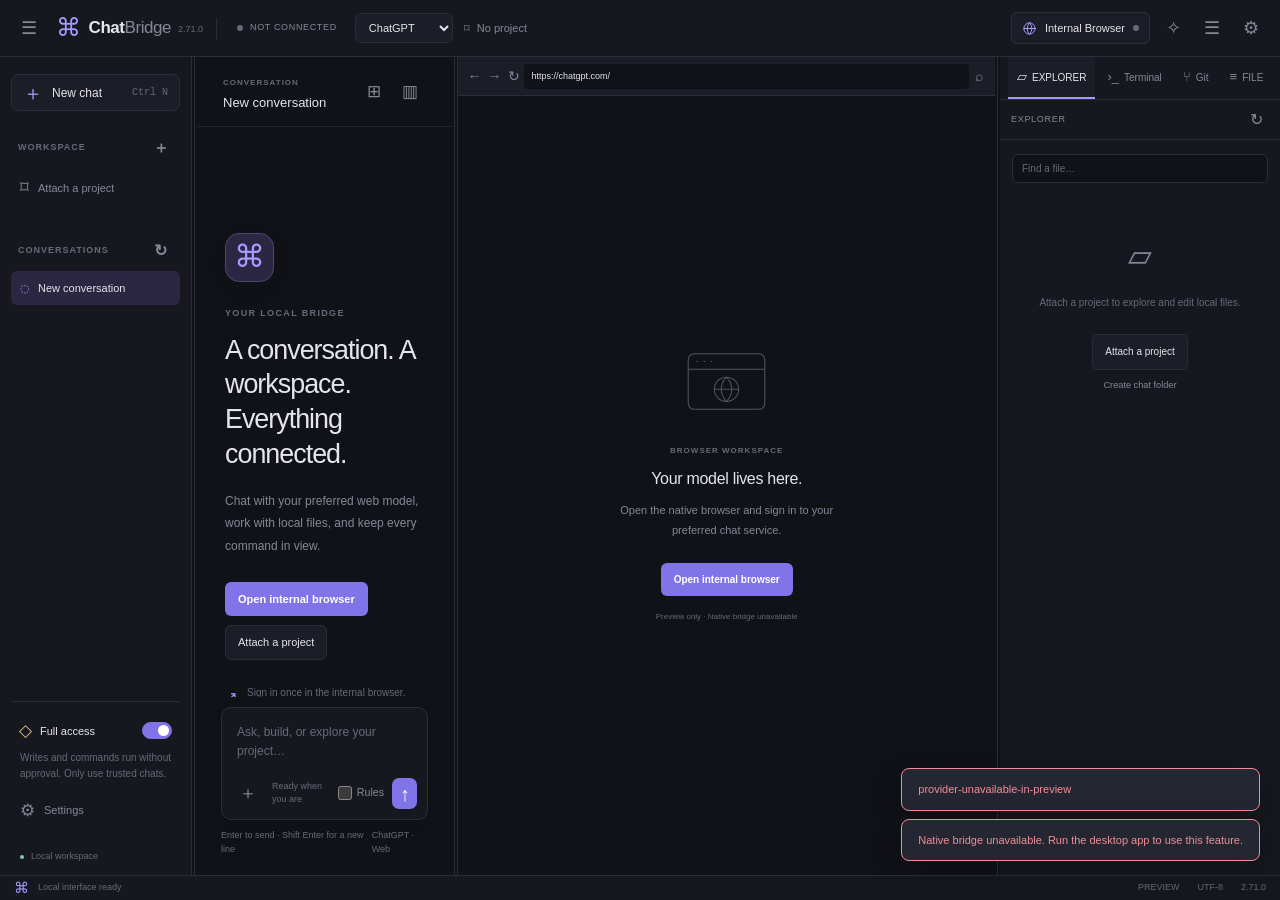
==== commit 404fe072: "fix: make provider server auto-connect browser and add live diagnostics UI Auto-open the internal br" ====
--- a/desktop/ui/index.html
+++ b/desktop/ui/index.html
@@ -71,7 +71,76 @@
     <section data-settings="appearance" hidden><h3 data-i18n="appearance">Appearance</h3><p class="section-description" data-i18n="appearance_description">Make a little more room for your ideas.</p><div class="setting-row"><div><label for="themeSelect" data-i18n="theme">Theme</label><small data-i18n="theme_description">Six carefully balanced palettes.</small></div><select id="themeSelect"><option value="midnight">Midnight</option><option value="graphite">Graphite</option><option value="nord">Nord</option><option value="forest">Forest</option><option value="light">Daylight</option><option value="sepia">Paper</option></select></div><div id="themeSwatches" class="theme-swatches" aria-hidden="true"><span style="--swatch:#8982f5"></span><span style="--swatch:#b6b5bc"></span><span style="--swatch:#88c0d0"></span><span style="--swatch:#93b98c"></span><span style="--swatch:#6559cd"></span><span style="--swatch:#a47641"></span></div><div class="setting-row"><div><label for="fontSizeSelect" data-i18n="font_size">Text size</label><small data-i18n="font_description">Applies to conversations and workspace tools.</small></div><select id="fontSizeSelect"><option value="small">Small · 12px</option><option value="medium">Medium · 13px</option><option value="large">Large · 15px</option><option value="extra-large">Extra large · 17px</option></select></div><div class="setting-row"><div><label for="codeFont" data-i18n="code_font">Code font</label><small data-i18n="code_font_description">A locally installed monospace font.</small></div><select id="codeFont"><option value="Cascadia Code">Cascadia Code</option><option value="Consolas">Consolas</option><option value="Courier New">Courier New</option><option value="monospace">System monospace</option></select></div><div class="setting-row"><div><span data-i18n="layout">Workspace layout</span><small data-i18n="layout_description">Restore both dividers and the sidebar.</small></div><button id="settingsLayoutBtn" class="secondary" data-i18n="reset_layout">Default layout</button></div></section>
     <section data-settings="models" hidden><h3 data-i18n="models">Models</h3><p class="section-description" data-i18n="models_description">Web chat services. Sign in through the internal browser; no API key is needed.</p><div id="modelsList"></div><form id="customModelForm" class="custom-model-form"><h4 data-i18n="add_model">Add a web model</h4><label for="customModelName" data-i18n="name">Name</label><input id="customModelName" required placeholder="My model"><label for="customModelUrl">Home URL</label><input id="customModelUrl" required type="url" placeholder="https://chat.example.com" dir="ltr"><button class="primary" type="submit" data-i18n="add_model">Add a web model</button></form></section>
     <section id="browserSettings" data-settings="internal-browser" hidden><h3 data-i18n="internal_browser">Internal Browser</h3><p class="section-description" data-i18n="browser_settings_description">One native browser, docked in your workspace.</p><div class="setting-row"><div><span data-i18n="driver_status">Driver status</span><small id="settingsDriverStatus" data-i18n="not_connected">NOT CONNECTED</small></div><div class="button-row"><button id="settingsBrowserOpen" class="secondary" data-i18n="open">Open</button><button id="settingsBrowserClose" class="secondary" data-i18n="close">Close</button></div></div><div class="setting-row"><div><span data-i18n="persistent_login">Persistent login</span><small data-i18n="profile_description">Sessions stay on this device. Clearing the profile signs you out.</small></div><button id="profileResetBtn" class="secondary danger-text" data-i18n="clear_profile">Clear profile</button></div><div class="setting-row"><div><span data-i18n="dock_behavior">Dock on startup</span><small data-i18n="dock_description">Show the tools block when the app starts.</small></div><button id="dockStartupSwitch" role="switch" aria-checked="true" class="switch" aria-label="Dock on startup"></button></div><div class="setting-row"><div><label for="wsPort" data-i18n="ws_port">Local bridge port</label><small data-i18n="restart_required">A restart is required after changing the port.</small></div><input id="wsPort" type="number" min="1024" max="65535" value="8787"></div></section>
-    <section data-settings="provider" hidden><h3 data-i18n="provider">Provider Server</h3><p class="section-description" data-i18n="provider_description">Expose web models to OpenAI-compatible local clients. Disabled by default.</p><div class="setting-group"><h4 class="settings-subheading">General</h4><div class="setting-row"><div><span data-i18n="enable_provider">Enable provider</span><small id="providerStatus" data-i18n="provider_disabled">Server is disabled.</small></div><button id="providerSwitch" role="switch" aria-checked="false" class="switch" aria-label="Enable provider"></button></div></div><div class="setting-group"><h4 class="settings-subheading">Connection</h4><div class="setting-row"><div class="setting-field"><label for="providerPort" data-i18n="port">Port</label><input id="providerPort" type="number" min="1024" max="65535" value="8788"></div><div class="setting-field"><label for="providerTimeout" data-i18n="provider_timeout">Request timeout (seconds)</label><input id="providerTimeout" type="number" min="30" max="3600" value="600"></div></div></div><div class="setting-group"><h4 class="settings-subheading">Security</h4><div class="setting-row"><div class="setting-field"><label for="providerKey" data-i18n="provider_key">Local access key</label><div class="button-row"><input id="providerKey" type="password" readonly aria-label="Local provider access key"><button id="providerRevealBtn" class="text-button" type="button" data-i18n="provider_reveal">Show</button><button id="providerCopyKeyBtn" class="text-button" type="button" data-i18n="provider_copy_key">Copy</button><button id="providerRotateBtn" class="text-button" type="button" data-i18n="provider_rotate">Rotate key</button></div></div></div></div><div class="setting-group"><h4 class="settings-subheading">Server status</h4><p id="providerEndpoint" class="endpoint" dir="ltr">http://127.0.0.1:8788/v1</p><div class="setting-row"><div class="setting-field"><span data-i18n="provider_base_url">Base URL</span><small id="providerBaseUrl" class="muted" dir="ltr"></small></div><button id="providerCopyUrlBtn" class="text-button" type="button" data-i18n="provider_copy_url">Copy</button></div><div class="setting-row"><div class="setting-field"><span data-i18n="provider_models">Exposed models</span><small id="providerModels" class="muted" dir="ltr"></small></div><button id="providerRefreshBtn" class="text-button" type="button" data-i18n="provider_refresh">Refresh</button></div><div class="setting-row"><div class="setting-field"><span data-i18n="provider_state">Server state</span><small id="providerState" class="muted"></small></div><button id="providerTestBtn" class="text-button" type="button" data-i18n="provider_test">Test connection</button></div></div><div class="setting-group"><h4 class="settings-subheading">Connect an agent</h4><div class="setting-row"><div class="setting-field"><small id="providerPresetNote" class="muted"></small></div></div><div class="button-row"><div id="providerPresetTabs"></div></div><div class="setting-row"><div class="setting-field"><textarea id="providerSnippet" class="provider-snippet" readonly dir="ltr" rows="12"></textarea></div></div><div class="setting-row"><div class="setting-field"><button id="providerCopySnippetBtn" class="text-button" type="button" data-i18n="provider_copy_snippet">Copy snippet</button></div></div></div></section>
+    <section data-settings="provider" hidden>
+      <h3 data-i18n="provider">Provider Server</h3>
+      <p class="section-description" data-i18n="provider_description">Expose web models to OpenAI-compatible local clients. Disabled by default.</p>
+      <div class="provider-status-card">
+        <div class="provider-status-head"><span class="provider-status-dot" id="providerStatusDot" data-state="off"></span><strong id="providerHeadline" data-i18n="provider_disabled">Server is disabled.</strong></div>
+        <ul class="provider-checks">
+          <li id="providerCheckServer" data-state="off"><span class="provider-check-icon"></span><span data-i18n="provider_check_server">Local server</span><small class="provider-check-detail"></small></li>
+          <li id="providerCheckBrowser" data-state="off"><span class="provider-check-icon"></span><span data-i18n="provider_check_browser">Internal browser</span><small class="provider-check-detail"></small></li>
+          <li id="providerCheckModels" data-state="off"><span class="provider-check-icon"></span><span data-i18n="provider_check_models">Exposed models</span><small class="provider-check-detail"></small></li>
+        </ul>
+        <div class="button-row">
+          <button id="providerTestBtn" class="primary" type="button" data-i18n="provider_test">Test connection</button>
+          <button id="providerProbeBtn" class="secondary" type="button" data-i18n="provider_probe">Send test message</button>
+          <button id="providerRefreshBtn" class="text-button" type="button" data-i18n="provider_refresh">Refresh</button>
+        </div>
+        <p id="providerProbeResult" class="provider-probe-result" hidden aria-live="polite"></p>
+      </div>
+      <div class="setting-group">
+        <h4 class="settings-subheading" data-i18n="provider_group_general">General</h4>
+        <div class="setting-row">
+          <div><span data-i18n="enable_provider">Enable provider</span><small id="providerStatus" data-i18n="provider_disabled">Server is disabled.</small></div>
+          <button id="providerSwitch" role="switch" aria-checked="false" class="switch" aria-label="Enable provider"></button>
+        </div>
+      </div>
+      <div class="setting-group">
+        <h4 class="settings-subheading" data-i18n="provider_group_connection">Connection</h4>
+        <div class="setting-row">
+          <div class="setting-field"><label for="providerPort" data-i18n="port">Port</label><input id="providerPort" type="number" min="1024" max="65535" value="8788"></div>
+          <div class="setting-field"><label for="providerTimeout" data-i18n="provider_timeout">Request timeout (seconds)</label><input id="providerTimeout" type="number" min="30" max="3600" value="600"></div>
+        </div>
+        <div class="setting-row">
+          <div class="setting-field"><span data-i18n="provider_base_url">Base URL</span><small id="providerBaseUrl" class="muted provider-endpoint" dir="ltr"></small></div>
+          <button id="providerCopyUrlBtn" class="text-button" type="button" data-i18n="provider_copy_url">Copy</button>
+        </div>
+      </div>
+      <div class="setting-group">
+        <h4 class="settings-subheading" data-i18n="provider_group_security">Security</h4>
+        <div class="setting-row">
+          <div class="setting-field">
+            <label for="providerKey" data-i18n="provider_key">Local access key</label>
+            <div class="button-row">
+              <input id="providerKey" type="password" readonly aria-label="Local provider access key">
+              <button id="providerRevealBtn" class="text-button" type="button" data-i18n="provider_reveal">Show</button>
+              <button id="providerCopyKeyBtn" class="text-button" type="button" data-i18n="provider_copy_key">Copy</button>
+              <button id="providerRotateBtn" class="text-button" type="button" data-i18n="provider_rotate">Rotate key</button>
+            </div>
+            <small data-i18n="provider_key_hint">The key stays on this device. Rotating it breaks existing clients until you paste the new snippet.</small>
+          </div>
+        </div>
+      </div>
+      <div class="setting-group">
+        <h4 class="settings-subheading" data-i18n="provider_group_status">Server status</h4>
+        <p id="providerEndpoint" class="endpoint" dir="ltr">http://127.0.0.1:8788/v1</p>
+        <div class="setting-row">
+          <div class="setting-field"><span data-i18n="provider_models">Exposed models</span><small id="providerModels" class="muted" dir="ltr"></small></div>
+        </div>
+        <div class="setting-row">
+          <div class="setting-field"><span data-i18n="provider_state">Server state</span><small id="providerState" class="muted"></small></div>
+        </div>
+      </div>
+      <div class="setting-group">
+        <h4 class="settings-subheading" data-i18n="provider_connect_agent">Connect an agent</h4>
+        <p class="setting-hint" data-i18n="provider_agent_steps">Pick your agent, copy the snippet, and merge it into the file shown. ChatBridge never edits the agent files for you.</p>
+        <div id="providerPresetTabs" class="provider-preset-tabs"></div>
+        <p id="providerPresetNote" class="muted provider-preset-note"></p>
+        <div id="providerConfigPathRow" class="provider-config-path" dir="ltr"><code id="providerConfigPath"></code><button id="providerCopyPathBtn" class="text-button" type="button" data-i18n="provider_copy_path">Copy path</button></div>
+        <textarea id="providerSnippet" class="provider-snippet" readonly dir="ltr" rows="12" aria-label="Provider snippet"></textarea>
+        <div class="button-row"><button id="providerCopySnippetBtn" class="primary" type="button" data-i18n="provider_copy_snippet">Copy snippet</button></div>
+      </div>
+    </section>
     <section data-settings="agent-rules" hidden><h3 data-i18n="agent_rules">Agent Rules</h3><p class="section-description" data-i18n="rules_description">A short, first-person note added when a workspace is attached. Edit what your model sees.</p><div class="setting-row"><div><span data-i18n="inject_rules">Include agent rules</span><small data-i18n="rules_master_description">Turn off all rule injection without losing your edits.</small></div><button id="agentRulesMaster" role="switch" aria-checked="true" class="switch" aria-label="Include agent rules"></button></div><div id="agentRulesList" class="rules-list"></div><div class="rules-actions"><button id="addRuleBtn" class="secondary" data-i18n="add_rule">＋ Add rule</button><button id="resetRulesBtn" class="text-button danger-text" data-i18n="reset_rules">Reset defaults</button><button id="saveRulesBtn" class="primary" data-i18n="save_rules">Save rules</button></div><div class="preview-heading"><h4 data-i18n="injected_preview">Injected message preview</h4><button id="rulesPreviewBtn" class="secondary" data-i18n="preview_message">Preview message</button></div><label class="sr-only" for="rulesPreviewInput" data-i18n="preview_prompt">Example message</label><textarea id="rulesPreviewInput" rows="2" placeholder="Example message to preview…" data-i18n-placeholder="preview_prompt"></textarea><pre id="rulesPreview" class="rules-preview" aria-live="polite"></pre><p id="rulesSaveStatus" class="muted" aria-live="polite"></p></section>
   </div></div></div></dialog>
   <dialog id="hintModal" class="hint-modal"><div class="hint-shell"><div class="hint-heading"><div><span class="eyebrow">SITE DETECTION</span><h2 id="hintTitle">Detect site</h2><p id="hintHostLine" class="hint-host" dir="ltr"></p></div><button id="hintCloseBtn" class="icon-button" aria-label="Close">×</button></div><div class="hint-body"><p class="section-description">Sign in to the site in the internal browser, open a normal chat page, then run detection. Nothing is typed into your conversation; only page structure is inspected.</p><ol class="hint-steps"><li id="hintStepOpen" data-state="pending"><span class="hint-dot"></span><div><strong>Open the site and sign in</strong><small id="hintStepOpenNote">Using the internal browser</small></div></li><li id="hintStepScan" data-state="pending"><span class="hint-dot"></span><div><strong>Inspect the page structure</strong><small>Message box and send control</small></div></li><li id="hintStepReview" data-state="pending"><span class="hint-dot"></span><div><strong>Review and save</strong><small>Only what you approve is stored</small></div></li></ol><div id="hintResults" class="hint-results"><div class="hint-result"><div class="hint-result-head"><h4>Message box</h4><button class="text-button hint-pick" data-pick="editor" type="button">Pick on page</button></div><div id="hintEditorList" class="hint-candidates"></div></div><div class="hint-result"><div class="hint-result-head"><h4>Send control</h4><button class="text-button hint-pick" data-pick="send" type="button">Pick on page</button></div><div id="hintSendList" class="hint-candidates"></div></div><div class="hint-result"><div class="hint-result-head"><h4>Response area</h4><button class="text-button hint-pick" data-pick="body" type="button">Pick on page</button></div><div id="hintBodyList" class="hint-candidates"></div></div></div><p id="hintModalStatus" class="hint-status" aria-live="polite">Ready when you are.</p></div><div class="hint-actions"><button id="hintResetBtn" class="secondary" type="button" title="Reset selectors for this host to built-in defaults">Reset to defaults</button><button id="hintDetectBtn" class="primary" type="button">Run detection</button><button id="hintSaveBtn" class="secondary" type="button" disabled>Save selectors</button><button id="hintCancelBtn" class="secondary" type="button">Close</button></div></div></dialog>
--- a/desktop/ui/style.css
+++ b/desktop/ui/style.css
@@ -1,5 +1,5 @@
 /* ChatBridge 2.50.0 — native, build-free workspace. Physical docking stays right in RTL. */
-:root{--bg:#111218;--surface:#17181f;--surface-2:#1c1d26;--surface-3:#242631;--hover:#292b38;--border:#2b2d39;--text:#e5e5ec;--muted:#858796;--subtle:#666977;--accent:#a49aff;--accent-strong:#8174e8;--accent-bg:#2b2642;--green:#84c8ae;--red:#f18d98;--amber:#dcb880;--accent-warm:#ee9dab;--accent-warm-hover:#f6c4cf;--accent-warm-page:#fbe3e8;--font-size:13px;--code-font:'Cascadia Code',Consolas,'DejaVu Sans Mono',monospace;--right-width:560px;--browser-width:305px;--sidebar-width:204px;color-scheme:dark}
+:root{--bg:#111218;--surface:#17181f;--surface-2:#1c1d26;--surface-3:#242631;--hover:#292b38;--border:#2b2d39;--text:#e5e5ec;--muted:#858796;--subtle:#666977;--accent:#a49aff;--accent-strong:#8174e8;--accent-bg:#2b2642;--green:#84c8ae;--red:#f18d98;--amber:#dcb880;--font-size:13px;--code-font:'Cascadia Code',Consolas,'DejaVu Sans Mono',monospace;--right-width:560px;--browser-width:305px;--sidebar-width:204px;color-scheme:dark}
 .workspace-list{display:flex;flex-direction:column;gap:2px;margin:2px 0 4px}
 .workspace-row{display:flex;align-items:center;gap:6px;padding:5px 8px;border-radius:6px;color:var(--text);background:transparent}
 .workspace-row:hover{background:var(--hover)}
@@ -68,7 +68,7 @@
 html[data-theme="light"]{--bg:#f7f7fb;--surface:#ffffff;--surface-2:#f1f2f7;--surface-3:#e8e9f0;--hover:#e7e7f3;--border:#dddfe9;--text:#262534;--muted:#6a697c;--subtle:#818294;--accent:#6559cd;--accent-strong:#6559cd;--accent-bg:#eeebff;--green:#287858;--red:#be3e55;--amber:#906324;color-scheme:light}
 html[data-theme="sepia"]{--bg:#f4efe5;--surface:#fbf7ef;--surface-2:#eee7db;--surface-3:#e6ddce;--hover:#e5dbca;--border:#d9cbb7;--text:#403626;--muted:#80705d;--subtle:#95836e;--accent:#916432;--accent-strong:#986838;--accent-bg:#efe0c7;--green:#51743e;--red:#ae4f46;--amber:#956621;color-scheme:light}
 html[data-font-size="small"]{--font-size:12px}html[data-font-size="large"]{--font-size:15px}html[data-font-size="extra-large"]{--font-size:17px}
-*{box-sizing:border-box}body{margin:0;overflow:hidden;background:var(--bg);color:var(--text);font:var(--font-size)/1.5 'Segoe UI',Tahoma,Arial,sans-serif;height:100dvh;display:flex;flex-direction:column}button,input,textarea,select{font:inherit}button{cursor:pointer}button,a,input,textarea,select{outline:none}button:focus-visible,a:focus-visible,input:focus-visible,textarea:focus-visible,select:focus-visible,[tabindex]:focus-visible{outline:2px solid var(--accent);outline-offset:2px}button{color:var(--text);border:0;background:transparent}button:disabled{opacity:.45;cursor:not-allowed}button:hover:not(:disabled){background:var(--hover)}[hidden]{display:none!important}svg{width:18px;height:18px;fill:none;stroke:currentColor;stroke-width:1.6;stroke-linecap:round;stroke-linejoin:round}input,select,textarea{color:var(--text);background:var(--bg);border:1px solid var(--border);border-radius:6px;min-width:0}input,select{height:34px;padding:5px 9px}textarea{padding:10px;resize:vertical}select{cursor:pointer}input::placeholder,textarea::placeholder{color:var(--subtle)}.sr-only{position:absolute;width:1px;height:1px;padding:0;margin:-1px;overflow:hidden;clip:rect(0,0,0,0);white-space:nowrap;border:0}.muted{color:var(--muted)}.primary,.secondary{border-radius:6px;padding:8px 12px;white-space:nowrap;display:inline-flex;align-items:center;justify-content:center;gap:7px;font-size:.92em}.primary{background:var(--accent-warm);color:#fff;border:1px solid transparent;font-weight:600}.primary:hover:not(:disabled){background:var(--accent-warm-hover);color:#fff}.primary:focus-visible,.secondary:focus-visible{outline:2px solid var(--accent-warm);outline-offset:2px}.secondary{border:1px solid var(--border);background:var(--surface-2)}.text-button{color:var(--accent-warm);padding:7px 2px;font-size:.92em}.text-button:hover:not(:disabled){background:var(--accent-warm-page);color:var(--accent-strong);text-decoration:underline}.danger-text{color:var(--red)}.icon-button{display:inline-flex;align-items:center;justify-content:center;flex-shrink:0;border-radius:6px;width:32px;height:32px;font-size:18px;color:var(--muted)}.icon-button:hover{color:var(--text)}.icon-button.small{width:25px;height:25px;font-size:16px}.button-row{display:flex;gap:7px;align-items:center}.button-row>*{flex:1;min-width:0}kbd{font:10px var(--code-font);color:var(--subtle);white-space:nowrap}.eyebrow{font-size:10px;letter-spacing:1.35px;color:var(--subtle);font-weight:600}.app-header{height:57px;flex:none;display:flex;align-items:center;gap:11px;padding:0 13px;border-bottom:1px solid var(--border);background:var(--surface);direction:ltr;z-index:5}.wordmark{display:flex;align-items:center;color:var(--text);text-decoration:none;font-size:17px;font-weight:650;letter-spacing:-.45px;white-space:nowrap}.wordmark>span:not(.brand-symbol){font-weight:400;color:var(--muted)}.brand-symbol{font-size:25px;color:var(--accent);margin-right:8px;font-weight:400}.wordmark small{font-size:9px;letter-spacing:0;font-weight:400;color:var(--subtle);margin:3px 0 0 7px}.header-divider{width:1px;height:21px;background:var(--border);margin:0 2px}.connection-chip{display:flex;gap:7px;align-items:center;font-size:9px;letter-spacing:.65px;color:var(--muted);white-space:nowrap;padding:7px;border-radius:6px}.connection-dot{display:inline-block;width:6px;height:6px;border-radius:50%;background:var(--subtle);flex:none}.connected .connection-dot{background:var(--green);box-shadow:0 0 0 3px color-mix(in srgb,var(--green) 10%,transparent)}.connecting .connection-dot{background:var(--amber)}.model-select{background:var(--surface-2);font-size:11px;min-width:98px;max-width:155px;height:30px;border-color:var(--border)}.project-context{display:flex;align-items:center;gap:7px;min-width:0;color:var(--muted);font-size:11px;overflow:hidden}.project-context>#projectTitle{overflow:hidden;text-overflow:ellipsis;white-space:nowrap;max-width:180px}.branch-label{color:var(--accent);white-space:nowrap}.header-actions{margin-left:auto;display:flex;align-items:center;gap:7px;flex:none}.browser-button{display:flex;align-items:center;gap:8px;font-size:11px;border:1px solid var(--border);background:var(--surface-2);border-radius:6px;height:32px;padding:0 10px;white-space:nowrap}.browser-button svg{width:15px;height:15px;color:var(--accent)}.workspace{flex:1;min-height:0;display:flex;direction:ltr}.sidebar{width:var(--sidebar-width);flex:none;display:flex;flex-direction:column;background:var(--surface);border-right:1px solid var(--border);padding:17px 11px 0;min-height:0}.sidebar.collapsed{width:48px;padding:16px 6px 0}.sidebar.collapsed .sidebar-copy{display:none}.sidebar.collapsed .new-chat{justify-content:center;padding:0}.sidebar.collapsed .sidebar-item{justify-content:center;padding:8px 0}.sidebar.collapsed .access-row{flex-wrap:wrap;gap:6px;justify-content:center;padding:8px 0}.sidebar.collapsed .chat-list{margin-top:12px}.sidebar.collapsed .chat-item .chat-copy{display:none}.sidebar.collapsed .chat-item{padding:8px 0;justify-content:center}.new-chat{height:37px;width:100%;border:1px solid var(--border);background:var(--surface-2);border-radius:7px;display:flex;align-items:center;gap:9px;padding:0 11px;font-size:12px}.new-chat>span:first-child{font-size:20px;color:var(--accent)}.new-chat kbd{margin-left:auto}.sidebar-section{display:flex;align-items:center;justify-content:space-between;margin:24px 7px 7px;font-size:9px;font-weight:600;letter-spacing:1px;color:var(--subtle)}.sidebar-item{display:flex;align-items:center;gap:9px;padding:8px 9px;border-radius:6px;text-align:start;font-size:11px;width:100%;color:var(--muted)}.sidebar-item>span:first-child{font-size:17px}.sidebar-item .sidebar-copy{overflow:hidden;text-overflow:ellipsis;white-space:nowrap}.chat-list{flex:1;overflow-y:auto;min-height:40px}.chat-item{display:flex;gap:8px;width:100%;align-items:center;padding:9px 9px;border-radius:6px;font-size:11px;text-align:start;color:var(--muted);margin-bottom:3px}.chat-item.active{color:var(--text);background:var(--accent-bg)}.chat-item.active>.chat-icon{color:var(--accent)}.chat-copy{overflow:hidden;text-overflow:ellipsis;white-space:nowrap}.sidebar-bottom{border-top:1px solid var(--border);padding-top:10px}.access-row{display:flex;align-items:center;gap:8px;padding:6px 8px;font-size:11px}.access-row>span:first-child{font-size:17px;color:var(--amber)}.switch{width:30px;height:17px;background:var(--surface-3);border:1px solid var(--border);border-radius:20px;position:relative;flex:none;padding:0}.switch::after{content:'';width:11px;height:11px;position:absolute;top:2px;left:2px;background:var(--muted);border-radius:50%;transition:transform .15s}.switch[aria-checked="true"]{background:var(--accent-strong);border-color:var(--accent-strong)}.switch[aria-checked="true"]::after{background:#fff;transform:translateX(13px)}.access-row .switch{margin-left:auto}.access-warning{font-size:10px;color:var(--subtle);padding:0 9px 8px;margin:0;line-height:1.6}.sidebar-footer{height:37px;display:flex;align-items:center;gap:7px;font-size:9px;color:var(--subtle);padding:0 9px;margin-top:7px}.local-dot{width:4px;height:4px;border-radius:50%;background:var(--green)}.chat-panel{flex:1;min-width:300px;display:flex;flex-direction:column;min-height:0;background:var(--bg)}.chat-toolbar{height:70px;flex:none;padding:17px 26px;display:flex;justify-content:space-between;align-items:center;border-bottom:1px solid color-mix(in srgb,var(--border) 60%,transparent)}.chat-toolbar h1{font-size:13px;font-weight:500;margin:2px 0 0}.chat-toolbar .eyebrow{font-size:8px;letter-spacing:1px}.toolbar-actions{display:flex;gap:4px}.toolbar-actions .icon-button{font-size:17px}.chat-stream{flex:1;overflow:auto;padding:25px 28px;scroll-behavior:smooth}.welcome{max-width:475px;margin:clamp(28px,9vh,100px) auto 30px}.welcome-mark{width:49px;height:49px;background:var(--accent-bg);color:var(--accent);border:1px solid color-mix(in srgb,var(--accent) 25%,var(--border));border-radius:14px;display:flex;align-items:center;justify-content:center;font-size:31px;margin-bottom:25px;box-shadow:0 6px 24px #0001}.welcome .eyebrow{font-size:9px}.welcome h2{font-size:clamp(22px,2.1vw,31px);font-weight:500;letter-spacing:-1px;line-height:1.3;margin:12px 0 18px;text-wrap:balance;white-space:pre-line}.welcome>p:not(.eyebrow){font-size:12px;color:var(--muted);line-height:1.85;max-width:380px}.welcome-actions{display:flex;gap:9px;margin-top:25px;flex-wrap:wrap}.welcome-actions button{font-size:11px}.welcome-note{display:flex;gap:9px;color:var(--subtle);font-size:10px;line-height:1.7;margin-top:24px;max-width:360px}.welcome-note>span:first-child{font-size:15px;color:var(--accent)}.message{margin:0 0 27px;min-width:0}.message-header{display:flex;align-items:center;gap:8px;font-size:11px;color:var(--muted);margin-bottom:10px}.avatar{width:25px;height:25px;display:inline-flex;align-items:center;justify-content:center;border-radius:7px;background:var(--surface-3);color:var(--text);font-size:13px}.assistant .avatar{background:var(--accent-bg);color:var(--accent)}.message-header time{margin-inline-start:auto;color:var(--subtle);font-size:9px}.message-body{font-size:1em;line-height:1.8;overflow-wrap:anywhere;padding-inline-start:33px}.user .message-body{color:var(--text)}
+*{box-sizing:border-box}body{margin:0;overflow:hidden;background:var(--bg);color:var(--text);font:var(--font-size)/1.5 'Segoe UI',Tahoma,Arial,sans-serif;height:100dvh;display:flex;flex-direction:column}button,input,textarea,select{font:inherit}button{cursor:pointer}button,a,input,textarea,select{outline:none}button:focus-visible,a:focus-visible,input:focus-visible,textarea:focus-visible,select:focus-visible,[tabindex]:focus-visible{outline:2px solid var(--accent);outline-offset:2px}button{color:var(--text);border:0;background:transparent}button:disabled{opacity:.45;cursor:not-allowed}button:hover:not(:disabled){background:var(--hover)}[hidden]{display:none!important}svg{width:18px;height:18px;fill:none;stroke:currentColor;stroke-width:1.6;stroke-linecap:round;stroke-linejoin:round}input,select,textarea{color:var(--text);background:var(--bg);border:1px solid var(--border);border-radius:6px;min-width:0}input,select{height:34px;padding:5px 9px}textarea{padding:10px;resize:vertical}select{cursor:pointer}input::placeholder,textarea::placeholder{color:var(--subtle)}.sr-only{position:absolute;width:1px;height:1px;padding:0;margin:-1px;overflow:hidden;clip:rect(0,0,0,0);white-space:nowrap;border:0}.muted{color:var(--muted)}.primary,.secondary{border-radius:6px;padding:8px 12px;white-space:nowrap;display:inline-flex;align-items:center;justify-content:center;gap:7px;font-size:.92em}.primary{background:var(--accent-strong);color:#fff;border:1px solid transparent;font-weight:600}.primary:hover:not(:disabled){background:var(--accent);color:var(--bg)}.secondary{border:1px solid var(--border);background:var(--surface-2)}.text-button{color:var(--muted);padding:7px 2px;font-size:.92em}.danger-text{color:var(--red)}.icon-button{display:inline-flex;align-items:center;justify-content:center;flex-shrink:0;border-radius:6px;width:32px;height:32px;font-size:18px;color:var(--muted)}.icon-button:hover{color:var(--text)}.icon-button.small{width:25px;height:25px;font-size:16px}.button-row{display:flex;gap:7px;align-items:center}.button-row>*{flex:none}.button-row>input{flex:1;min-width:0}kbd{font:10px var(--code-font);color:var(--subtle);white-space:nowrap}.eyebrow{font-size:10px;letter-spacing:1.35px;color:var(--subtle);font-weight:600}.app-header{height:57px;flex:none;display:flex;align-items:center;gap:11px;padding:0 13px;border-bottom:1px solid var(--border);background:var(--surface);direction:ltr;z-index:5}.wordmark{display:flex;align-items:center;color:var(--text);text-decoration:none;font-size:17px;font-weight:650;letter-spacing:-.45px;white-space:nowrap}.wordmark>span:not(.brand-symbol){font-weight:400;color:var(--muted)}.brand-symbol{font-size:25px;color:var(--accent);margin-right:8px;font-weight:400}.wordmark small{font-size:9px;letter-spacing:0;font-weight:400;color:var(--subtle);margin:3px 0 0 7px}.header-divider{width:1px;height:21px;background:var(--border);margin:0 2px}.connection-chip{display:flex;gap:7px;align-items:center;font-size:9px;letter-spacing:.65px;color:var(--muted);white-space:nowrap;padding:7px;border-radius:6px}.connection-dot{display:inline-block;width:6px;height:6px;border-radius:50%;background:var(--subtle);flex:none}.connected .connection-dot{background:var(--green);box-shadow:0 0 0 3px color-mix(in srgb,var(--green) 10%,transparent)}.connecting .connection-dot{background:var(--amber)}.model-select{background:var(--surface-2);font-size:11px;min-width:98px;max-width:155px;height:30px;border-color:var(--border)}.project-context{display:flex;align-items:center;gap:7px;min-width:0;color:var(--muted);font-size:11px;overflow:hidden}.project-context>#projectTitle{overflow:hidden;text-overflow:ellipsis;white-space:nowrap;max-width:180px}.branch-label{color:var(--accent);white-space:nowrap}.header-actions{margin-left:auto;display:flex;align-items:center;gap:7px;flex:none}.browser-button{display:flex;align-items:center;gap:8px;font-size:11px;border:1px solid var(--border);background:var(--surface-2);border-radius:6px;height:32px;padding:0 10px;white-space:nowrap}.browser-button svg{width:15px;height:15px;color:var(--accent)}.workspace{flex:1;min-height:0;display:flex;direction:ltr}.sidebar{width:var(--sidebar-width);flex:none;display:flex;flex-direction:column;background:var(--surface);border-right:1px solid var(--border);padding:17px 11px 0;min-height:0}.sidebar.collapsed{width:48px;padding:16px 6px 0}.sidebar.collapsed .sidebar-copy{display:none}.sidebar.collapsed .new-chat{justify-content:center;padding:0}.sidebar.collapsed .sidebar-item{justify-content:center;padding:8px 0}.sidebar.collapsed .access-row{flex-wrap:wrap;gap:6px;justify-content:center;padding:8px 0}.sidebar.collapsed .chat-list{margin-top:12px}.sidebar.collapsed .chat-item .chat-copy{display:none}.sidebar.collapsed .chat-item{padding:8px 0;justify-content:center}.new-chat{height:37px;width:100%;border:1px solid var(--border);background:var(--surface-2);border-radius:7px;display:flex;align-items:center;gap:9px;padding:0 11px;font-size:12px}.new-chat>span:first-child{font-size:20px;color:var(--accent)}.new-chat kbd{margin-left:auto}.sidebar-section{display:flex;align-items:center;justify-content:space-between;margin:24px 7px 7px;font-size:9px;font-weight:600;letter-spacing:1px;color:var(--subtle)}.sidebar-item{display:flex;align-items:center;gap:9px;padding:8px 9px;border-radius:6px;text-align:start;font-size:11px;width:100%;color:var(--muted)}.sidebar-item>span:first-child{font-size:17px}.sidebar-item .sidebar-copy{overflow:hidden;text-overflow:ellipsis;white-space:nowrap}.chat-list{flex:1;overflow-y:auto;min-height:40px}.chat-item{display:flex;gap:8px;width:100%;align-items:center;padding:9px 9px;border-radius:6px;font-size:11px;text-align:start;color:var(--muted);margin-bottom:3px}.chat-item.active{color:var(--text);background:var(--accent-bg)}.chat-item.active>.chat-icon{color:var(--accent)}.chat-copy{overflow:hidden;text-overflow:ellipsis;white-space:nowrap}.sidebar-bottom{border-top:1px solid var(--border);padding-top:10px}.access-row{display:flex;align-items:center;gap:8px;padding:6px 8px;font-size:11px}.access-row>span:first-child{font-size:17px;color:var(--amber)}.switch{width:30px;height:17px;background:var(--surface-3);border:1px solid var(--border);border-radius:20px;position:relative;flex:none;padding:0}.switch::after{content:'';width:11px;height:11px;position:absolute;top:2px;left:2px;background:var(--muted);border-radius:50%;transition:transform .15s}.switch[aria-checked="true"]{background:var(--accent-strong);border-color:var(--accent-strong)}.switch[aria-checked="true"]::after{background:#fff;transform:translateX(13px)}.access-row .switch{margin-left:auto}.access-warning{font-size:10px;color:var(--subtle);padding:0 9px 8px;margin:0;line-height:1.6}.sidebar-footer{height:37px;display:flex;align-items:center;gap:7px;font-size:9px;color:var(--subtle);padding:0 9px;margin-top:7px}.local-dot{width:4px;height:4px;border-radius:50%;background:var(--green)}.chat-panel{flex:1;min-width:300px;display:flex;flex-direction:column;min-height:0;background:var(--bg)}.chat-toolbar{height:70px;flex:none;padding:17px 26px;display:flex;justify-content:space-between;align-items:center;border-bottom:1px solid color-mix(in srgb,var(--border) 60%,transparent)}.chat-toolbar h1{font-size:13px;font-weight:500;margin:2px 0 0}.chat-toolbar .eyebrow{font-size:8px;letter-spacing:1px}.toolbar-actions{display:flex;gap:4px}.toolbar-actions .icon-button{font-size:17px}.chat-stream{flex:1;overflow:auto;padding:25px 28px;scroll-behavior:smooth}.welcome{max-width:475px;margin:clamp(28px,9vh,100px) auto 30px}.welcome-mark{width:49px;height:49px;background:var(--accent-bg);color:var(--accent);border:1px solid color-mix(in srgb,var(--accent) 25%,var(--border));border-radius:14px;display:flex;align-items:center;justify-content:center;font-size:31px;margin-bottom:25px;box-shadow:0 6px 24px #0001}.welcome .eyebrow{font-size:9px}.welcome h2{font-size:clamp(22px,2.1vw,31px);font-weight:500;letter-spacing:-1px;line-height:1.3;margin:12px 0 18px;text-wrap:balance;white-space:pre-line}.welcome>p:not(.eyebrow){font-size:12px;color:var(--muted);line-height:1.85;max-width:380px}.welcome-actions{display:flex;gap:9px;margin-top:25px;flex-wrap:wrap}.welcome-actions button{font-size:11px}.welcome-note{display:flex;gap:9px;color:var(--subtle);font-size:10px;line-height:1.7;margin-top:24px;max-width:360px}.welcome-note>span:first-child{font-size:15px;color:var(--accent)}.message{margin:0 0 27px;min-width:0}.message-header{display:flex;align-items:center;gap:8px;font-size:11px;color:var(--muted);margin-bottom:10px}.avatar{width:25px;height:25px;display:inline-flex;align-items:center;justify-content:center;border-radius:7px;background:var(--surface-3);color:var(--text);font-size:13px}.assistant .avatar{background:var(--accent-bg);color:var(--accent)}.message-header time{margin-inline-start:auto;color:var(--subtle);font-size:9px}.message-body{font-size:1em;line-height:1.8;overflow-wrap:anywhere;padding-inline-start:33px}.user .message-body{color:var(--text)}
 .message.user .message-body{background:var(--surface-2);border:1px solid var(--border);border-radius:12px;padding:12px 16px;margin-inline-start:33px;margin-inline-end:8%}
 .chat-panel{position:relative}
 .chat-nav{position:absolute;right:16px;top:80px;bottom:120px;width:16px;display:flex;flex-direction:column;gap:6px;align-items:center;justify-content:center;z-index:10;opacity:0;transition:opacity .2s;pointer-events:none;overflow:hidden}
@@ -157,3 +157,35 @@
 .rules-toggle input{width:14px;height:14px;margin:0;accent-color:var(--accent-strong);cursor:pointer}
 .rules-toggle:has(input:checked){color:var(--accent)}
 .rules-toggle input:focus-visible{outline:2px solid var(--accent);outline-offset:2px}
+
+/* Provider Server: live status card, checklist, probe result, preset tabs. */
+.provider-status-card{display:flex;flex-direction:column;gap:14px;padding:17px 20px;margin:0 0 24px;border:1px solid var(--border);border-radius:8px;background:var(--surface)}
+.provider-status-head{display:flex;align-items:center;gap:9px;font-size:13px;line-height:1.5}
+.provider-status-dot{flex:none;width:9px;height:9px;border-radius:50%;background:var(--subtle);box-shadow:0 0 0 3px color-mix(in srgb,var(--subtle) 18%,transparent)}
+.provider-status-dot[data-state="ok"]{background:var(--green);box-shadow:0 0 0 3px color-mix(in srgb,var(--green) 20%,transparent)}
+.provider-status-dot[data-state="warn"]{background:var(--amber);box-shadow:0 0 0 3px color-mix(in srgb,var(--amber) 22%,transparent)}
+.provider-status-dot[data-state="error"]{background:var(--red);box-shadow:0 0 0 3px color-mix(in srgb,var(--red) 20%,transparent)}
+.provider-checks{display:flex;flex-direction:column;gap:8px;margin:0;padding:0;list-style:none;font-size:12px}
+.provider-checks li{display:flex;align-items:center;gap:9px;color:var(--text)}
+.provider-checks li[data-state="off"],.provider-checks li[data-state="off"] .provider-check-detail{color:var(--subtle)}
+.provider-check-icon{flex:none;width:14px;height:14px;border-radius:50%;border:1px solid var(--border);background:var(--bg);position:relative}
+.provider-checks li[data-state="ok"] .provider-check-icon{border-color:transparent;background:var(--green)}
+.provider-checks li[data-state="warn"] .provider-check-icon{border-color:transparent;background:var(--amber)}
+.provider-checks li[data-state="ok"] .provider-check-icon:after,.provider-checks li[data-state="warn"] .provider-check-icon:after{content:"";position:absolute;inset:0;margin:auto;width:4px;height:7px;border:solid var(--bg);border-width:0 1.5px 1.5px 0;transform:translateY(-1px) rotate(45deg)}
+.provider-check-detail{margin-inline-start:auto;color:var(--muted);font-size:11px;text-align:end;overflow-wrap:anywhere}
+.provider-status-card .button-row{flex-wrap:wrap}
+.provider-probe-result{margin:0;padding:10px 12px;border-radius:6px;border:1px solid var(--border);background:var(--surface-2);font-size:12px;line-height:1.7;overflow-wrap:anywhere}
+.provider-probe-result[data-state="pending"]{color:var(--muted)}
+.provider-probe-result[data-state="ok"]{border-color:color-mix(in srgb,var(--green) 45%,var(--border));color:var(--text)}
+.provider-probe-result[data-state="error"]{border-color:color-mix(in srgb,var(--red) 45%,var(--border));color:var(--red)}
+.provider-preset-tabs{display:flex;flex-wrap:wrap;gap:7px;margin:0 0 12px}
+.provider-preset-tab{padding:6px 12px;border:1px solid var(--border);border-radius:999px;background:var(--surface-2);color:var(--muted);font-size:11px;white-space:nowrap}
+.provider-preset-tab:hover{color:var(--text);border-color:var(--muted)}
+.provider-preset-tab.active{color:var(--accent);border-color:color-mix(in srgb,var(--accent) 55%,var(--border));background:var(--accent-bg)}
+.provider-preset-note{margin:0 0 12px;font-size:11px;line-height:1.8}
+.provider-config-path{display:flex;align-items:center;gap:9px;padding:9px 12px;margin:0 0 12px;border:1px solid var(--border);border-radius:6px;background:var(--surface)}
+.provider-config-path[hidden]{display:none}
+.provider-config-path code{flex:1;min-width:0;font:11px var(--code-font);color:var(--muted);overflow-wrap:anywhere}
+.provider-endpoint{display:block;font:11px var(--code-font);color:var(--accent);overflow-wrap:anywhere}
+.setting-hint{margin:0 0 12px;color:var(--muted);font-size:11px;line-height:1.8}
+.setting-field small{display:block;margin-top:5px;color:var(--subtle);font-size:10px;line-height:1.7}
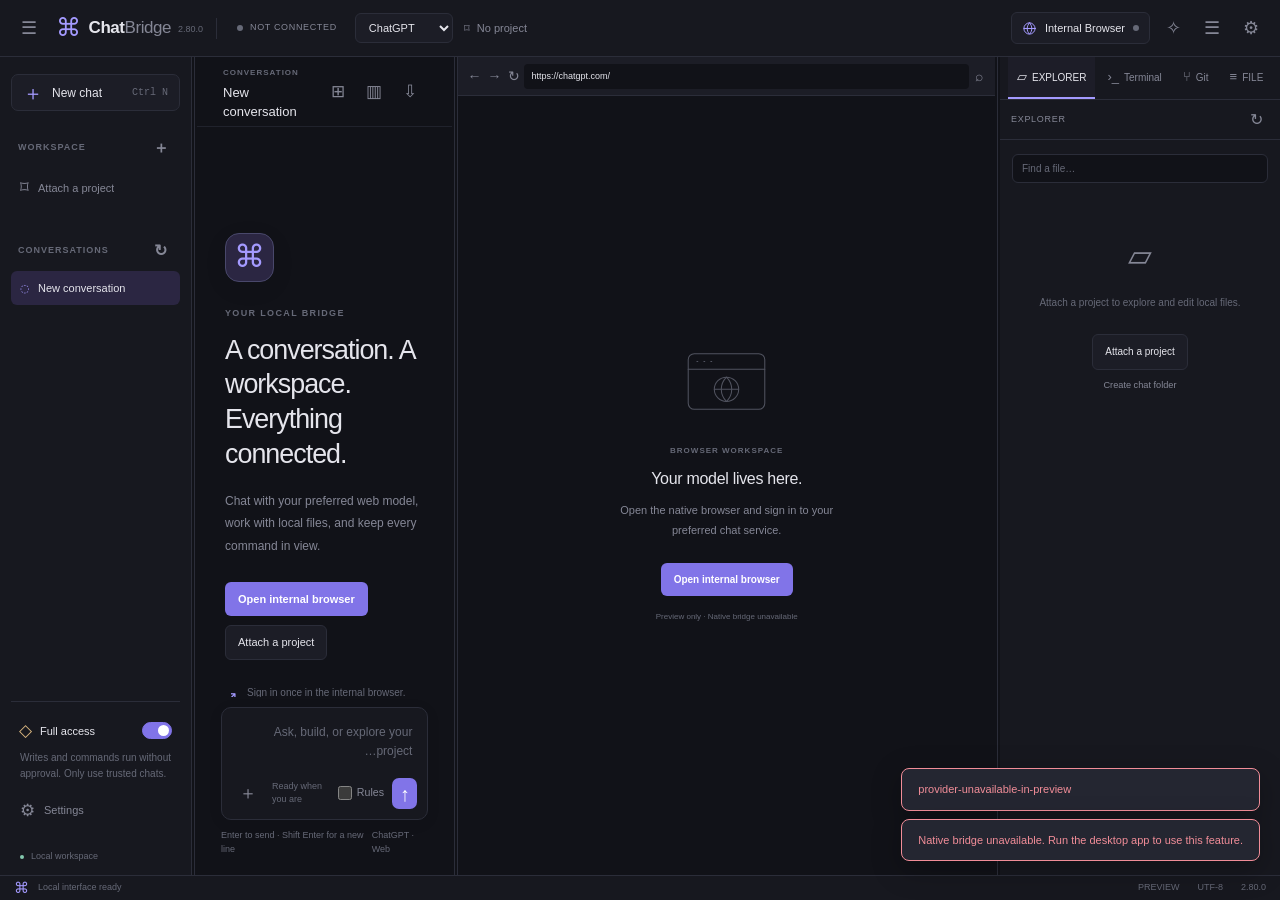
==== commit c50bcc81: "feat: composer RTL, paste-to-run, configurable conversation handoff (2.80.0) - Composer is right-to-" ====
--- a/desktop/ui/index.html
+++ b/desktop/ui/index.html
@@ -3,9 +3,9 @@
 <head>
   <meta charset="utf-8">
   <meta name="viewport" content="width=device-width, initial-scale=1">
-  <meta name="app-version" content="2.71.0">
+  <meta name="app-version" content="2.80.0">
   <meta name="color-scheme" content="dark light">
-  <title>ChatBridge · 2.71.0</title>
+  <title>ChatBridge · 2.80.0</title>
   <link rel="stylesheet" href="style.css">
   <script defer src="i18n.js"></script>
   <script defer src="app.js"></script>
@@ -13,7 +13,7 @@
 <body>
   <header id="header" class="app-header">
     <button id="sidebarToggle" class="icon-button" title="Toggle sidebar" aria-label="Toggle sidebar" aria-expanded="true">☰</button>
-    <a class="wordmark" href="#" aria-label="ChatBridge home"><span class="brand-symbol">⌘</span> Chat<span>Bridge</span><small>2.71.0</small></a>
+    <a class="wordmark" href="#" aria-label="ChatBridge home"><span class="brand-symbol">⌘</span> Chat<span>Bridge</span><small>2.80.0</small></a>
     <span class="header-divider"></span>
     <button id="connectionChip" class="connection-chip" title="Reveal internal browser"><span class="connection-dot"></span><span id="connectionText" data-i18n="not_connected">NOT CONNECTED</span></button>
     <label class="sr-only" for="modelSelect" data-i18n="model">Model</label><select id="modelSelect" class="model-select" aria-label="Model"><option value="chatgpt">ChatGPT</option></select>
@@ -34,14 +34,14 @@
     </aside>
     <div id="leftSplitter" class="splitter" role="separator" aria-label="Resize sidebar" aria-orientation="vertical" tabindex="0"></div>
     <section id="chatPanel" class="chat-panel" aria-label="Chat">
-      <div class="chat-toolbar"><div><span class="eyebrow" data-i18n="conversation">CONVERSATION</span><h1 id="chatTitle" data-i18n="new_conversation">New conversation</h1></div><div class="toolbar-actions"><button id="olderBtn" class="icon-button" title="Load older messages" hidden>↑</button><button id="resetLayoutBtn" class="icon-button" title="Default layout">⊞</button><button id="hideBrowserBlock" class="icon-button" title="Toggle tools dock" aria-label="Toggle tools dock">▥</button></div></div>
+      <div class="chat-toolbar"><div><span class="eyebrow" data-i18n="conversation">CONVERSATION</span><h1 id="chatTitle" data-i18n="new_conversation">New conversation</h1></div><div class="toolbar-actions"><button id="olderBtn" class="icon-button" title="Load older messages" hidden>↑</button><button id="resetLayoutBtn" class="icon-button" title="Default layout">⊞</button><button id="hideBrowserBlock" class="icon-button" title="Toggle tools dock" aria-label="Toggle tools dock">▥</button><button id="pasteBtn" class="icon-button" title="Paste a tool request" aria-label="Paste a tool request">⇩</button></div></div>
       <div id="limitBanner" class="limit-banner" role="alert" hidden></div>
       <div id="chatNav" class="chat-nav"></div>
       <div id="chatStream" class="chat-stream" aria-live="polite" aria-relevant="additions text">
         <section id="welcome" class="welcome"><div class="welcome-mark">⌘</div><p class="eyebrow" data-i18n="your_local_bridge">YOUR LOCAL BRIDGE</p><h2 data-i18n="welcome_title">A conversation. A workspace.<br>Everything connected.</h2><p data-i18n="welcome_description">Chat with your preferred web model, work with local files, and keep every command in view.</p><div class="welcome-actions"><button id="welcomeBrowserBtn" class="primary" data-i18n="open_browser">Open internal browser</button><button id="welcomeProjectBtn" class="secondary" data-i18n="attach_project">Attach a project</button></div><div class="welcome-note"><span>↗</span><span data-i18n="login_hint">Sign in once in the internal browser. Your session stays on this device.</span></div></section>
       </div>
       <div id="approvalHost" class="approval-host" aria-live="polite"></div>
-      <div class="composer-wrap"><div id="attachmentHost" class="attachment-host"></div><form id="composerForm" class="composer"><label class="sr-only" for="composerInput" data-i18n="message">Message</label><textarea id="composerInput" rows="2" placeholder="Ask, build, or explore your project…" data-i18n-placeholder="composer_placeholder"></textarea><div class="composer-bottom"><button id="attachBtn" type="button" class="icon-button" title="Attach file" aria-label="Attach file">＋</button><span id="composerStatus" class="composer-status" data-i18n="ready">Ready when you are</span><label class="rules-toggle" title="Include project rules"><input id="sendRulesToggle" type="checkbox"><span>Rules</span></label><button id="sendBtn" type="submit" class="send-button" aria-label="Send message"><span id="sendIcon">↑</span></button></div></form><input id="attachmentInput" type="file" hidden><div class="composer-hint"><span data-i18n="composer_hint">Enter to send · Shift Enter for a new line</span><span id="chatModelHint">ChatGPT · Web</span></div></div>
+      <div class="composer-wrap"><div id="attachmentHost" class="attachment-host"></div><form id="composerForm" class="composer"><label class="sr-only" for="composerInput" data-i18n="message">Message</label><textarea id="composerInput" rows="2" dir="rtl" placeholder="Ask, build, or explore your project…" data-i18n-placeholder="composer_placeholder"></textarea><div class="composer-bottom"><button id="attachBtn" type="button" class="icon-button" title="Attach file" aria-label="Attach file">＋</button><span id="composerStatus" class="composer-status" data-i18n="ready">Ready when you are</span><label class="rules-toggle" title="Include project rules"><input id="sendRulesToggle" type="checkbox"><span>Rules</span></label><button id="sendBtn" type="submit" class="send-button" aria-label="Send message"><span id="sendIcon">↑</span></button></div></form><input id="attachmentInput" type="file" hidden><div class="composer-hint"><span data-i18n="composer_hint">Enter to send · Shift Enter for a new line</span><span id="chatModelHint">ChatGPT · Web</span></div></div>
     </section>
     <div id="centerSplitter" class="splitter" role="separator" aria-label="Resize chat and browser" aria-orientation="vertical" tabindex="0"></div>
     <section id="browserPane" class="browser-pane">
@@ -63,11 +63,11 @@
       </div>
     </aside>
   </main>
-  <footer class="statusbar"><div><span class="brand-status">⌘</span><span id="globalStatus" data-i18n="local_ready">Local interface ready</span></div><div><span id="bridgeMode" data-i18n="preview">PREVIEW</span><span data-i18n="utf8">UTF-8</span><span>2.71.0</span></div></footer>
+  <footer class="statusbar"><div><span class="brand-status">⌘</span><span id="globalStatus" data-i18n="local_ready">Local interface ready</span></div><div><span id="bridgeMode" data-i18n="preview">PREVIEW</span><span data-i18n="utf8">UTF-8</span><span>2.80.0</span></div></footer>
   <div id="toastHost" class="toast-host" role="status" aria-live="polite"></div>
   <div id="pickBanner" class="pick-banner" hidden><span class="pick-dot"></span><span id="pickBannerText">Click the element in the browser.</span><button id="pickCancelBtn" class="secondary" type="button">Cancel</button></div>
   <dialog id="settingsModal" class="settings-modal"><div class="settings-shell"><div class="settings-heading"><div><span class="eyebrow">CHATBRIDGE</span><h2 data-i18n="settings">Settings</h2></div><button id="settingsCloseBtn" class="icon-button" aria-label="Close settings">×</button></div><div class="settings-body"><nav class="settings-nav" aria-label="Settings categories"><button class="active" data-category="general" data-i18n="general">General</button><button data-category="appearance" data-i18n="appearance">Appearance</button><button data-category="models" data-i18n="models">Models</button><button data-category="internal-browser" data-i18n="internal_browser">Internal Browser</button><button data-category="provider" data-i18n="provider">Provider Server</button><button data-category="agent-rules" data-i18n="agent_rules">Agent Rules</button></nav><div class="settings-content">
-    <section data-settings="general"><h3 data-i18n="general">General</h3><p class="section-description" data-i18n="general_description">Your workspace, your preferences.</p><div class="setting-row"><div><label for="languageSelect" data-i18n="language">Interface language</label><small data-i18n="language_description">English by default. Persian supports right-to-left text.</small></div><select id="languageSelect"><option value="en">English</option><option value="fa">فارسی</option></select></div><div class="setting-row"><div><label for="approvalTimeout" data-i18n="approval_timeout">Approval timeout</label><small data-i18n="seconds">Seconds before an unanswered request is denied.</small></div><input id="approvalTimeout" type="number" min="10" max="600" value="120"></div><div class="setting-row"><div><span data-i18n="auto_update">Automatic updates</span><small data-i18n="auto_update_description">Check GitHub for a newer release when ChatBridge starts.</small></div><button id="autoUpdateSwitch" role="switch" aria-checked="true" class="switch" aria-label="Automatic updates"></button></div><div class="setting-row"><div><span data-i18n="check_updates">Check for updates</span><small id="updateStatusText" data-i18n="update_idle">Not checked yet.</small></div><button id="checkUpdatesBtn" class="secondary" data-i18n="check_now">Check now</button></div><div class="setting-row"><div><span data-i18n="logs">Application logs</span><small data-i18n="logs_description">Inspect errors or export a diagnostic archive.</small></div><div class="button-row"><button id="logsViewBtn" class="secondary" data-i18n="view">View</button><button id="logsExportBtn" class="secondary" data-i18n="export">Export</button><button id="logsRevealBtn" class="secondary">Open folder</button></div></div><pre id="settingsLogs" class="settings-logs" hidden></pre></section>
+    <section data-settings="general"><h3 data-i18n="general">General</h3><p class="section-description" data-i18n="general_description">Your workspace, your preferences.</p><div class="setting-row"><div><label for="languageSelect" data-i18n="language">Interface language</label><small data-i18n="language_description">English by default. Persian supports right-to-left text.</small></div><select id="languageSelect"><option value="en">English</option><option value="fa">فارسی</option></select></div><div class="setting-row"><div><label for="approvalTimeout" data-i18n="approval_timeout">Approval timeout</label><small data-i18n="seconds">Seconds before an unanswered request is denied.</small></div><input id="approvalTimeout" type="number" min="10" max="600" value="120"></div><div class="setting-row"><div><label for="tokenLimitInput" data-i18n="token_limit">Conversation token limit</label><small data-i18n="token_limit_description">Estimated tokens before the automatic handoff. Warns at 88%.</small></div><input id="tokenLimitInput" type="number" min="500" max="50000" value="4000"></div><div class="setting-row"><div><span data-i18n="auto_update">Automatic updates</span><small data-i18n="auto_update_description">Check GitHub for a newer release when ChatBridge starts.</small></div><button id="autoUpdateSwitch" role="switch" aria-checked="true" class="switch" aria-label="Automatic updates"></button></div><div class="setting-row"><div><span data-i18n="check_updates">Check for updates</span><small id="updateStatusText" data-i18n="update_idle">Not checked yet.</small></div><button id="checkUpdatesBtn" class="secondary" data-i18n="check_now">Check now</button></div><div class="setting-row"><div><span data-i18n="logs">Application logs</span><small data-i18n="logs_description">Inspect errors or export a diagnostic archive.</small></div><div class="button-row"><button id="logsViewBtn" class="secondary" data-i18n="view">View</button><button id="logsExportBtn" class="secondary" data-i18n="export">Export</button><button id="logsRevealBtn" class="secondary">Open folder</button></div></div><pre id="settingsLogs" class="settings-logs" hidden></pre></section>
     <section data-settings="appearance" hidden><h3 data-i18n="appearance">Appearance</h3><p class="section-description" data-i18n="appearance_description">Make a little more room for your ideas.</p><div class="setting-row"><div><label for="themeSelect" data-i18n="theme">Theme</label><small data-i18n="theme_description">Six carefully balanced palettes.</small></div><select id="themeSelect"><option value="midnight">Midnight</option><option value="graphite">Graphite</option><option value="nord">Nord</option><option value="forest">Forest</option><option value="light">Daylight</option><option value="sepia">Paper</option></select></div><div id="themeSwatches" class="theme-swatches" aria-hidden="true"><span style="--swatch:#8982f5"></span><span style="--swatch:#b6b5bc"></span><span style="--swatch:#88c0d0"></span><span style="--swatch:#93b98c"></span><span style="--swatch:#6559cd"></span><span style="--swatch:#a47641"></span></div><div class="setting-row"><div><label for="fontSizeSelect" data-i18n="font_size">Text size</label><small data-i18n="font_description">Applies to conversations and workspace tools.</small></div><select id="fontSizeSelect"><option value="small">Small · 12px</option><option value="medium">Medium · 13px</option><option value="large">Large · 15px</option><option value="extra-large">Extra large · 17px</option></select></div><div class="setting-row"><div><label for="codeFont" data-i18n="code_font">Code font</label><small data-i18n="code_font_description">A locally installed monospace font.</small></div><select id="codeFont"><option value="Cascadia Code">Cascadia Code</option><option value="Consolas">Consolas</option><option value="Courier New">Courier New</option><option value="monospace">System monospace</option></select></div><div class="setting-row"><div><span data-i18n="layout">Workspace layout</span><small data-i18n="layout_description">Restore both dividers and the sidebar.</small></div><button id="settingsLayoutBtn" class="secondary" data-i18n="reset_layout">Default layout</button></div></section>
     <section data-settings="models" hidden><h3 data-i18n="models">Models</h3><p class="section-description" data-i18n="models_description">Web chat services. Sign in through the internal browser; no API key is needed.</p><div id="modelsList"></div><form id="customModelForm" class="custom-model-form"><h4 data-i18n="add_model">Add a web model</h4><label for="customModelName" data-i18n="name">Name</label><input id="customModelName" required placeholder="My model"><label for="customModelUrl">Home URL</label><input id="customModelUrl" required type="url" placeholder="https://chat.example.com" dir="ltr"><button class="primary" type="submit" data-i18n="add_model">Add a web model</button></form></section>
     <section id="browserSettings" data-settings="internal-browser" hidden><h3 data-i18n="internal_browser">Internal Browser</h3><p class="section-description" data-i18n="browser_settings_description">One native browser, docked in your workspace.</p><div class="setting-row"><div><span data-i18n="driver_status">Driver status</span><small id="settingsDriverStatus" data-i18n="not_connected">NOT CONNECTED</small></div><div class="button-row"><button id="settingsBrowserOpen" class="secondary" data-i18n="open">Open</button><button id="settingsBrowserClose" class="secondary" data-i18n="close">Close</button></div></div><div class="setting-row"><div><span data-i18n="persistent_login">Persistent login</span><small data-i18n="profile_description">Sessions stay on this device. Clearing the profile signs you out.</small></div><button id="profileResetBtn" class="secondary danger-text" data-i18n="clear_profile">Clear profile</button></div><div class="setting-row"><div><span data-i18n="dock_behavior">Dock on startup</span><small data-i18n="dock_description">Show the tools block when the app starts.</small></div><button id="dockStartupSwitch" role="switch" aria-checked="true" class="switch" aria-label="Dock on startup"></button></div><div class="setting-row"><div><label for="wsPort" data-i18n="ws_port">Local bridge port</label><small data-i18n="restart_required">A restart is required after changing the port.</small></div><input id="wsPort" type="number" min="1024" max="65535" value="8787"></div></section>
@@ -145,5 +145,6 @@
   </div></div></div></dialog>
   <dialog id="hintModal" class="hint-modal"><div class="hint-shell"><div class="hint-heading"><div><span class="eyebrow">SITE DETECTION</span><h2 id="hintTitle">Detect site</h2><p id="hintHostLine" class="hint-host" dir="ltr"></p></div><button id="hintCloseBtn" class="icon-button" aria-label="Close">×</button></div><div class="hint-body"><p class="section-description">Sign in to the site in the internal browser, open a normal chat page, then run detection. Nothing is typed into your conversation; only page structure is inspected.</p><ol class="hint-steps"><li id="hintStepOpen" data-state="pending"><span class="hint-dot"></span><div><strong>Open the site and sign in</strong><small id="hintStepOpenNote">Using the internal browser</small></div></li><li id="hintStepScan" data-state="pending"><span class="hint-dot"></span><div><strong>Inspect the page structure</strong><small>Message box and send control</small></div></li><li id="hintStepReview" data-state="pending"><span class="hint-dot"></span><div><strong>Review and save</strong><small>Only what you approve is stored</small></div></li></ol><div id="hintResults" class="hint-results"><div class="hint-result"><div class="hint-result-head"><h4>Message box</h4><button class="text-button hint-pick" data-pick="editor" type="button">Pick on page</button></div><div id="hintEditorList" class="hint-candidates"></div></div><div class="hint-result"><div class="hint-result-head"><h4>Send control</h4><button class="text-button hint-pick" data-pick="send" type="button">Pick on page</button></div><div id="hintSendList" class="hint-candidates"></div></div><div class="hint-result"><div class="hint-result-head"><h4>Response area</h4><button class="text-button hint-pick" data-pick="body" type="button">Pick on page</button></div><div id="hintBodyList" class="hint-candidates"></div></div></div><p id="hintModalStatus" class="hint-status" aria-live="polite">Ready when you are.</p></div><div class="hint-actions"><button id="hintResetBtn" class="secondary" type="button" title="Reset selectors for this host to built-in defaults">Reset to defaults</button><button id="hintDetectBtn" class="primary" type="button">Run detection</button><button id="hintSaveBtn" class="secondary" type="button" disabled>Save selectors</button><button id="hintCancelBtn" class="secondary" type="button">Close</button></div></div></dialog>
   <dialog id="confirmModal" class="confirm-modal"><h3 id="confirmTitle"></h3><p id="confirmText"></p><div class="button-row"><button id="confirmCancel" class="secondary" data-i18n="cancel">Cancel</button><button id="confirmAccept" class="primary" data-i18n="confirm">Confirm</button></div></dialog>
+  <dialog id="pasteModal" class="paste-modal"><h3 data-i18n="paste_title">Paste a tool request</h3><p class="paste-hint" data-i18n="paste_hint">Paste a JSON tool call ({"tool": "...", "args": {...}}) or a plain shell command. The result is sent to the active web chat.</p><textarea id="pasteInput" rows="8" dir="ltr" spellcheck="false" aria-label="Tool request"></textarea><p id="pasteStatus" class="paste-status" aria-live="polite"></p><div class="button-row"><button id="pasteCancel" class="secondary" data-i18n="cancel">Cancel</button><button id="pasteRun" class="primary" data-i18n="paste_run">Run</button></div></dialog>
 </body>
 </html>
--- a/desktop/ui/style.css
+++ b/desktop/ui/style.css
@@ -74,7 +74,7 @@
 .chat-nav{position:absolute;right:16px;top:80px;bottom:120px;width:16px;display:flex;flex-direction:column;gap:6px;align-items:center;justify-content:center;z-index:10;opacity:0;transition:opacity .2s;pointer-events:none;overflow:hidden}
 .chat-panel:hover .chat-nav,.chat-nav:hover{opacity:1}
 .chat-nav-dot{width:4px;height:14px;background:var(--muted);border-radius:2px;cursor:pointer;pointer-events:auto;transition:background .2s,transform .2s}.chat-nav-arrow{width:14px;height:12px;padding:0;font-size:9px;line-height:1;color:var(--muted);background:transparent;pointer-events:auto;display:flex;align-items:center;justify-content:center;border-radius:4px}.chat-nav-arrow:hover{background:transparent;color:var(--accent)}
-.chat-nav-dot:hover,.chat-nav-dot.active{background:var(--accent);transform:scaleX(1.5)}.message-body p{margin:0 0 12px;white-space:pre-wrap}.message-body h1,.message-body h2,.message-body h3,.message-body h4{font-size:1.15em;margin:15px 0 8px}.message-body ul,.message-body ol{padding-inline-start:22px}.message-body blockquote{margin:12px 0;padding:2px 13px;border-inline-start:2px solid var(--accent);color:var(--muted)}.message-body pre,.operation-detail pre{background:var(--surface);border:1px solid var(--border);padding:12px;border-radius:7px;overflow:auto;font:.9em/1.7 var(--code-font);direction:ltr;text-align:left;white-space:pre}.message-body code{font:.9em var(--code-font);color:var(--accent);background:var(--surface-2);padding:2px 4px;border-radius:3px}.message-body pre code{padding:0;background:none;color:var(--text)}.code-caption{color:var(--subtle);font-size:9px;display:flex;align-items:center;justify-content:space-between}.code-caption button{color:var(--muted);font-size:10px}.message-body a{color:var(--accent);text-decoration:underline;text-underline-offset:3px}.table-wrap{overflow:auto;margin:14px 0}.message-body table{border-collapse:collapse;font-size:.9em;min-width:100%}.message-body th,.message-body td{padding:7px 10px;border:1px solid var(--border);text-align:start}.message-body th{background:var(--surface-2)}.thinking{margin:0 0 11px 33px;color:var(--muted);font-size:11px}.thinking summary{cursor:pointer;color:var(--accent);font-size:10px}.thinking pre{white-space:pre-wrap;font:inherit;line-height:1.7;max-height:210px;overflow:auto;padding:10px;background:var(--surface);border-radius:6px}.operations{margin-inline-start:33px;font-size:11px}.operation-row{display:flex;gap:8px;align-items:flex-start;width:100%;padding:9px 10px;border:1px solid var(--border);border-radius:7px;margin:6px 0;text-align:start;background:var(--surface)}.operation-row .operation-icon{color:var(--accent);font:13px var(--code-font)}.operation-copy{min-width:0;flex:1}.operation-copy b{font-weight:600;color:var(--accent)}.operation-target{overflow-wrap:anywhere;font-family:var(--code-font);font-size:10px}.operation-subtitle{display:block;margin-top:3px;color:var(--muted);font-size:10px}.operation-state{color:var(--green);font-size:10px}.operation-row.failed{border-color:color-mix(in srgb,var(--red) 45%,var(--border))}.operation-row.failed .operation-state,.operation-row.failed .operation-subtitle{color:var(--red)}.operation-history summary{padding:7px 0;cursor:pointer;color:var(--subtle);font-size:10px}.operation-detail{color:var(--muted);font-size:10px;overflow:auto}.file-chip{display:inline-flex;align-items:center;gap:7px;padding:6px 10px;border:1px solid var(--border);border-radius:6px;margin:4px;background:var(--surface);font-size:11px}.file-chip img{max-width:180px;max-height:140px;border-radius:5px}.message-files{margin-inline-start:33px}.limit-banner{background:color-mix(in srgb,var(--amber) 10%,var(--bg));border-bottom:1px solid var(--amber);color:var(--amber);padding:13px 24px;font-size:11px}.limit-banner button{margin-inline-start:10px;text-decoration:underline}.approval-host{max-height:220px;overflow:auto;padding:0 24px}.approval-card{border:1px solid var(--amber);border-radius:8px;padding:12px 14px;background:var(--surface);margin:0 0 10px;font-size:11px}.approval-card h4{margin:0 0 5px;color:var(--amber)}.approval-card p{margin:0 0 10px;overflow-wrap:anywhere}.approval-card pre{max-height:80px;overflow:auto;font:10px var(--code-font);white-space:pre-wrap}.approval-card .button-row{max-width:220px}.composer-wrap{padding:10px 24px 19px;flex:none}.composer{border:1px solid var(--border);border-radius:10px;background:var(--surface);box-shadow:0 3px 15px #0001}.composer:focus-within{border-color:color-mix(in srgb,var(--accent) 55%,var(--border))}.composer textarea{width:100%;border:0;background:transparent;min-height:61px;max-height:200px;resize:none;padding:15px 15px 5px;font-size:12px;line-height:1.65;outline:none}.composer-bottom{display:flex;align-items:center;padding:3px 10px 10px;gap:8px}.composer-status{font-size:9px;color:var(--subtle)}.send-button{margin-inline-start:auto;width:31px;height:31px;background:var(--accent-strong);border-radius:7px;color:#fff;font-size:20px}.send-button.busy{background:var(--surface-3);color:var(--red)}.composer-hint{display:flex;justify-content:space-between;gap:8px;color:var(--subtle);font-size:9px;margin-top:9px}.attachment-host{font-size:10px}.attachment-host .file-chip{margin:0 0 8px}.attachment-host .attachment-status{color:var(--amber)}.splitter{width:5px;flex:none;position:relative;cursor:col-resize;touch-action:none;user-select:none;background:var(--border);border-inline:2px solid var(--bg);z-index:4}.splitter:hover,.splitter.dragging{background:var(--accent)}.splitter::after{content:'';position:absolute;inset:0 -3px}.right-block{flex:none;width:var(--right-width);min-width:280px;display:flex;flex-direction:column;min-height:0;background:var(--surface);direction:ltr}.dock-tabs{height:43px;display:flex;align-items:stretch;border-bottom:1px solid var(--border);padding:0 8px;flex:none;gap:3px;overflow:auto;scrollbar-width:none}.dock-tab{font-size:10px;padding:0 9px;color:var(--muted);display:flex;gap:5px;align-items:center;white-space:nowrap;border-bottom:2px solid transparent}.dock-tab>span:first-child{font-size:13px}.dock-tab.active{color:var(--text);border-bottom-color:var(--accent);background:color-mix(in srgb,var(--accent) 4%,var(--surface))}.right-body{display:flex;min-height:0;flex:1;overflow:hidden}.browser-pane{width:var(--browser-width);flex:none;min-width:150px;display:flex;flex-direction:column;min-height:0}.browser-navigation{height:39px;flex:none;display:flex;align-items:center;gap:0;padding:5px 6px;background:var(--surface-2);border-bottom:1px solid var(--border)}.browser-navigation input{height:25px;font-size:9px;flex:1;padding:3px 6px;border-radius:4px;border-color:transparent;background:var(--bg)}.browser-navigation .icon-button{width:20px;font-size:14px}.ib-dock{flex:1;min-height:80px;position:relative;background:var(--bg);overflow:hidden}.dock-empty{height:100%;min-height:200px;display:flex;flex-direction:column;justify-content:center;align-items:center;text-align:center;padding:20px 17px}.browser-outline{width:87px;height:69px;color:var(--subtle);margin-bottom:29px;opacity:.75}.browser-outline svg{width:100%;height:100%;stroke-width:1.2}.dock-empty .eyebrow{font-size:8px;letter-spacing:1px}.dock-empty h2{font-size:16px;letter-spacing:-.3px;font-weight:500;margin:10px 0}.dock-empty p{font-size:11px;line-height:1.75;color:var(--muted);max-width:230px;margin:0 0 23px}.dock-empty .primary{font-size:10px}.demo-notice{font-size:8px;color:var(--subtle);line-height:1.6;margin-top:15px}.browser-foot{height:29px;flex:none;display:flex;align-items:center;gap:6px;border-top:1px solid var(--border);padding:0 8px;font-size:8px;color:var(--subtle)}.browser-foot #reinjectBtn{margin-left:auto}.browser-foot .icon-button{font-size:14px}.browser-log{font:9px/1.7 var(--code-font);color:var(--subtle);margin:0;height:49px;flex:none;overflow:auto;padding:8px 10px;border-top:1px solid var(--border);background:var(--surface-2);direction:ltr;white-space:pre-wrap;overflow-wrap:anywhere}.browser-log.expanded{height:130px}.inner-splitter{border-inline-color:var(--surface);width:5px}.utility-pane{flex:1;min-width:125px;overflow:hidden;display:flex;flex-direction:column}.tool-panel{height:100%;display:flex;flex-direction:column;padding:0 12px 13px;overflow:auto;gap:10px;min-height:0}.tool-header{min-height:40px;display:flex;align-items:center;justify-content:space-between;gap:5px;font-size:9px;letter-spacing:.7px;border-bottom:1px solid var(--border);color:var(--muted);margin:0 -12px 4px;padding:0 11px;flex:none}.tool-header>span{overflow:hidden;text-overflow:ellipsis;white-space:nowrap}.badge{font-size:7px;padding:2px 4px;background:var(--surface-3);border-radius:3px;letter-spacing:.6px;color:var(--subtle)}.session-card{margin-top:25px}.session-icon{width:30px;height:30px;display:flex;align-items:center;justify-content:center;border-radius:8px;background:var(--surface-3);color:var(--accent);font-size:21px}.session-card h3{font-size:12px;font-weight:500;margin:16px 0 8px}.session-card p,.tool-tip{font-size:10px;color:var(--subtle);line-height:1.8}.session-steps{margin:17px 0 6px}.session-steps>div{display:flex;align-items:center;gap:9px;border-top:1px solid var(--border);padding:10px 0}.session-steps span{font:9px var(--code-font);color:var(--accent)}.session-steps p{font-size:10px;color:var(--muted);margin:0}.tool-tip{margin-top:auto;padding-top:25px}.tool-panel>.secondary{font-size:10px}.filter-input{width:100%;font-size:10px;height:29px}.file-tree{font-size:10px;flex:1;overflow:auto;min-height:0}.tree-row{display:flex;align-items:center;gap:5px;min-height:27px;width:100%;border-radius:4px;padding:4px 5px;text-align:left;color:var(--muted);white-space:nowrap}.tree-row span:last-child{overflow:hidden;text-overflow:ellipsis}.tree-row.selected{background:var(--accent-bg);color:var(--accent)}.tree-folder summary{cursor:pointer;list-style:none}.tree-folder summary::before{content:'›';font-size:13px;width:7px;color:var(--subtle)}.tree-folder[open]>summary::before{content:'⌄'}.tree-children{padding-left:12px}.tree-hidden summary{opacity:.6}.panel-empty{display:flex;flex-direction:column;align-items:center;text-align:center;margin:35px 0;font-size:10px;line-height:1.8;color:var(--subtle)}.panel-empty>span{font-size:31px;color:var(--muted)}.panel-empty .secondary{font-size:10px;margin-top:12px}.terminal-output{flex:1;min-height:130px;overflow:auto;white-space:pre-wrap;overflow-wrap:anywhere;direction:ltr;text-align:left;font:10px/1.65 var(--code-font);padding:10px;margin:0 -5px;background:var(--bg);border-radius:5px}.terminal-meta,.editor-status{font-size:9px;color:var(--subtle);overflow-wrap:anywhere}.terminal-form{display:flex;gap:5px;flex-wrap:wrap}.terminal-form input{width:100%;font:10px var(--code-font);height:30px}.terminal-form button{width:100%}.terminal-panel button{font-size:10px}.tool-header select{font-size:9px;height:24px;max-width:135px}.ansi-red{color:var(--red)}.ansi-green{color:var(--green)}.ansi-yellow{color:var(--amber)}.ansi-blue{color:#88a9e2}.ansi-magenta{color:var(--accent)}.ansi-cyan{color:#7fc4ce}.ansi-white{color:var(--text)}.ansi-black{color:var(--subtle)}.ansi-bold{font-weight:700}.stderr{color:var(--red)}.git-changes{font:10px var(--code-font);overflow:auto;max-height:35vh}.git-change{padding:9px 0;border-bottom:1px solid var(--border)}.git-change-path{display:flex;align-items:center;gap:6px;overflow-wrap:anywhere;margin-bottom:5px}.git-change-path>span:first-child{color:var(--amber)}.git-change .button-row button{font:8px 'Segoe UI',sans-serif;padding:4px;border:1px solid var(--border);border-radius:4px}.git-diff{font:9px/1.6 var(--code-font);direction:ltr;white-space:pre;overflow:auto;min-height:60px;flex:1;color:var(--muted)}#commitMessage{width:100%;font-size:10px;min-height:65px}#gitBranches{font-size:10px;width:100%}.commit-template{display:flex;gap:5px}.commit-template input{width:90px;height:28px;font:9px var(--code-font)}.commit-template button{font-size:9px}.editor-panel{gap:6px;padding:0 0 8px;overflow:hidden}.editor-panel .tool-header{margin:0;padding:0 11px}.dirty-dot{color:var(--amber);font-size:9px}.editor-toolbar{display:flex;align-items:center;gap:8px;padding:0 10px;flex:none}.editor-toolbar .primary{font-size:10px;padding:5px 10px}.editor-toolbar .icon-button{margin-left:auto;font-size:15px}.editor-area{display:flex;flex:1;min-height:80px;background:var(--bg);overflow:hidden;direction:ltr}.line-numbers{margin:0;padding:12px 7px 12px 9px;font:11px/1.7 var(--code-font);color:var(--subtle);text-align:right;min-width:32px;overflow:hidden;user-select:none;border-right:1px solid var(--border);white-space:pre;flex:none}.file-editor{border:0;border-radius:0;resize:none;flex:1;width:100%;height:100%;white-space:pre;overflow:auto;padding:12px 8px;font:11px/1.7 var(--code-font);tab-size:4;text-align:left;outline:none}.editor-status{padding:3px 10px}.editor-notice{font-size:10px;color:var(--amber);padding:10px;line-height:1.7}.statusbar{height:25px;flex:none;background:var(--surface);border-top:1px solid var(--border);display:flex;align-items:center;justify-content:space-between;padding:0 14px;font-size:9px;color:var(--subtle);direction:ltr;z-index:5}.statusbar>div{display:flex;align-items:center;gap:18px}.brand-status{color:var(--accent);font-size:15px;margin-right:-9px}.toast-host{position:fixed;right:20px;bottom:39px;display:flex;flex-direction:column;gap:8px;z-index:100;max-width:380px;pointer-events:none}.toast{padding:12px 16px;border:1px solid var(--border);background:var(--surface-3);box-shadow:0 8px 30px #0004;border-radius:8px;font-size:11px;overflow-wrap:anywhere;pointer-events:auto}.toast.error{border-color:var(--red);color:var(--red)}dialog{background:var(--surface);color:var(--text);border:1px solid var(--border);padding:0;border-radius:12px;box-shadow:0 25px 100px #0006}dialog::backdrop{background:#080911bc;backdrop-filter:blur(4px)}.settings-modal{width:min(1000px,94vw);height:min(790px,92vh);max-width:none;max-height:none}.settings-shell{display:flex;flex-direction:column;height:100%;overflow:hidden}.settings-heading{display:flex;align-items:center;justify-content:space-between;padding:24px 29px 21px;border-bottom:1px solid var(--border);flex:none}.settings-heading h2{font-size:23px;font-weight:500;letter-spacing:-.5px;margin:3px 0 0}.settings-body{display:flex;flex:1;min-height:0;direction:ltr}.settings-nav{width:192px;flex:none;padding:22px 12px;background:var(--bg);border-right:1px solid var(--border)}.settings-nav button{width:100%;display:block;text-align:start;border-radius:6px;padding:11px 13px;margin-bottom:3px;color:var(--muted);font-size:12px}.settings-nav button.active{background:var(--accent-bg);color:var(--accent)}.settings-content{flex:1;overflow:auto;padding:29px 37px;min-width:0}.settings-content h3{font-size:19px;font-weight:500;margin:0 0 7px}.section-description{color:var(--muted);font-size:12px;line-height:1.8;margin:0 0 27px}.setting-row{display:flex;align-items:center;justify-content:space-between;gap:23px;padding:18px 0;border-bottom:1px solid var(--border);font-size:12px}.setting-row small{display:block;color:var(--subtle);font-size:10px;margin-top:5px;line-height:1.65;max-width:330px}.setting-row input[type="number"]{width:95px}.setting-row>select{width:170px;flex:none;font-size:11px}.setting-row .secondary{font-size:10px}.setting-row>input[type="password"]{width:210px;font:10px var(--code-font)}.theme-swatches{display:flex;gap:10px;padding:18px 0 6px}.theme-swatches span{width:31px;height:18px;background:var(--swatch);border:3px solid var(--surface-3);border-radius:5px}.custom-model-form{display:flex;flex-direction:column;gap:8px;max-width:370px;margin-top:25px}.custom-model-form h4{font-size:13px;font-weight:500;margin:0 0 8px}.custom-model-form label{font-size:10px;color:var(--muted)}.custom-model-form .primary{align-self:flex-start;margin-top:8px}.model-row{padding:16px 0;border-bottom:1px solid var(--border);display:flex;align-items:center;gap:10px;font-size:12px}.model-row>div{flex:1;min-width:0}.model-row small{display:block;color:var(--subtle);font-size:10px;overflow-wrap:anywhere}.model-row .badge{font-size:8px}.rules-list{margin-top:20px}.rule-row{display:flex;align-items:flex-start;gap:10px;padding:14px 0;border-bottom:1px solid var(--border)}.rule-row .switch{margin-top:8px}.rule-row textarea{flex:1;font-size:11px;min-height:79px;line-height:1.75;background:var(--bg)}.rule-row .icon-button{margin-top:2px}.rule-meta{font-size:9px;color:var(--subtle);margin-bottom:4px}.rule-content{flex:1;display:flex;flex-direction:column}.rule-row.disabled textarea{opacity:.55}.rules-actions{display:flex;align-items:center;gap:13px;margin:17px 0 30px;flex-wrap:wrap}.rules-actions .primary{margin-inline-start:auto}.rules-actions button{font-size:10px}.preview-heading{display:flex;align-items:center;justify-content:space-between;gap:10px}.preview-heading h4{font-size:12px;font-weight:500}.preview-heading button{font-size:10px}#rulesPreviewInput{width:100%;font-size:11px}.rules-preview,.settings-logs{white-space:pre-wrap;overflow-wrap:anywhere;font:11px/1.8 var(--code-font);background:var(--bg);padding:16px;border:1px solid var(--border);border-radius:7px;max-height:300px;overflow:auto;min-height:90px}.endpoint{font:11px var(--code-font);color:var(--accent);margin-top:25px}.setting-group{border-top:1px solid var(--border);padding:18px 0}.setting-group:first-of-type{border-top:0;padding-top:0}.settings-subheading{font-size:10px;letter-spacing:1.3px;text-transform:uppercase;color:var(--subtle);font-weight:600;margin:0 0 14px}.provider-snippet{font:11px/1.6 var(--code-font);background:var(--surface);border:1px solid var(--border);border-radius:6px;padding:12px;width:100%;min-height:130px;resize:vertical;color:var(--text)}.provider-snippet:focus{border-color:var(--accent);outline:2px solid color-mix(in srgb,var(--accent) 30%,transparent)}.setting-row .button-row{gap:8px}.setting-field{flex:1;min-width:0;display:flex;flex-direction:column}.setting-field label{font-size:10px;color:var(--muted);margin-bottom:6px;font-weight:400}.setting-field input[type="number"]{width:120px}.confirm-modal{padding:25px;width:410px;max-width:90vw}.confirm-modal h3{font-size:17px;font-weight:500;margin:0 0 12px}.confirm-modal p{font-size:12px;color:var(--muted);line-height:1.8;overflow-wrap:anywhere;white-space:pre-wrap}.confirm-modal .button-row{margin-top:25px}.dragging-layout,.dragging-layout *{cursor:col-resize!important;user-select:none!important}.dragging-layout .ib-dock{pointer-events:none}
+.chat-nav-dot:hover,.chat-nav-dot.active{background:var(--accent);transform:scaleX(1.5)}.message-body p{margin:0 0 12px;white-space:pre-wrap}.message-body h1,.message-body h2,.message-body h3,.message-body h4{font-size:1.15em;margin:15px 0 8px}.message-body ul,.message-body ol{padding-inline-start:22px}.message-body blockquote{margin:12px 0;padding:2px 13px;border-inline-start:2px solid var(--accent);color:var(--muted)}.message-body pre,.operation-detail pre{background:var(--surface);border:1px solid var(--border);padding:12px;border-radius:7px;overflow:auto;font:.9em/1.7 var(--code-font);direction:ltr;text-align:left;white-space:pre}.message-body code{font:.9em var(--code-font);color:var(--accent);background:var(--surface-2);padding:2px 4px;border-radius:3px}.message-body pre code{padding:0;background:none;color:var(--text)}.code-caption{color:var(--subtle);font-size:9px;display:flex;align-items:center;justify-content:space-between}.code-caption button{color:var(--muted);font-size:10px}.message-body a{color:var(--accent);text-decoration:underline;text-underline-offset:3px}.table-wrap{overflow:auto;margin:14px 0}.message-body table{border-collapse:collapse;font-size:.9em;min-width:100%}.message-body th,.message-body td{padding:7px 10px;border:1px solid var(--border);text-align:start}.message-body th{background:var(--surface-2)}.thinking{margin:0 0 11px 33px;color:var(--muted);font-size:11px}.thinking summary{cursor:pointer;color:var(--accent);font-size:10px}.thinking pre{white-space:pre-wrap;font:inherit;line-height:1.7;max-height:210px;overflow:auto;padding:10px;background:var(--surface);border-radius:6px}.operations{margin-inline-start:33px;font-size:11px}.operation-row{display:flex;gap:8px;align-items:flex-start;width:100%;padding:9px 10px;border:1px solid var(--border);border-radius:7px;margin:6px 0;text-align:start;background:var(--surface)}.operation-row .operation-icon{color:var(--accent);font:13px var(--code-font)}.operation-copy{min-width:0;flex:1}.operation-copy b{font-weight:600;color:var(--accent)}.operation-target{overflow-wrap:anywhere;font-family:var(--code-font);font-size:10px}.operation-subtitle{display:block;margin-top:3px;color:var(--muted);font-size:10px}.operation-state{color:var(--green);font-size:10px}.operation-row.failed{border-color:color-mix(in srgb,var(--red) 45%,var(--border))}.operation-row.failed .operation-state,.operation-row.failed .operation-subtitle{color:var(--red)}.operation-history summary{padding:7px 0;cursor:pointer;color:var(--subtle);font-size:10px}.operation-detail{color:var(--muted);font-size:10px;overflow:auto}.file-chip{display:inline-flex;align-items:center;gap:7px;padding:6px 10px;border:1px solid var(--border);border-radius:6px;margin:4px;background:var(--surface);font-size:11px}.file-chip img{max-width:180px;max-height:140px;border-radius:5px}.message-files{margin-inline-start:33px}.limit-banner{background:color-mix(in srgb,var(--amber) 10%,var(--bg));border-bottom:1px solid var(--amber);color:var(--amber);padding:13px 24px;font-size:11px}.limit-banner button{margin-inline-start:10px;text-decoration:underline}.approval-host{max-height:220px;overflow:auto;padding:0 24px}.approval-card{border:1px solid var(--amber);border-radius:8px;padding:12px 14px;background:var(--surface);margin:0 0 10px;font-size:11px}.approval-card h4{margin:0 0 5px;color:var(--amber)}.approval-card p{margin:0 0 10px;overflow-wrap:anywhere}.approval-card pre{max-height:80px;overflow:auto;font:10px var(--code-font);white-space:pre-wrap}.approval-card .button-row{max-width:220px}.composer-wrap{padding:10px 24px 19px;flex:none}.composer{border:1px solid var(--border);border-radius:10px;background:var(--surface);box-shadow:0 3px 15px #0001}.composer:focus-within{border-color:color-mix(in srgb,var(--accent) 55%,var(--border))}.composer textarea{width:100%;border:0;background:transparent;min-height:61px;max-height:200px;resize:none;padding:15px 15px 5px;font-size:12px;line-height:1.65;outline:none}.composer textarea[dir="rtl"]{text-align:right}.composer-bottom{display:flex;align-items:center;padding:3px 10px 10px;gap:8px}.composer-status{font-size:9px;color:var(--subtle)}.send-button{margin-inline-start:auto;width:31px;height:31px;background:var(--accent-strong);border-radius:7px;color:#fff;font-size:20px}.send-button.busy{background:var(--surface-3);color:var(--red)}.composer-hint{display:flex;justify-content:space-between;gap:8px;color:var(--subtle);font-size:9px;margin-top:9px}.attachment-host{font-size:10px}.attachment-host .file-chip{margin:0 0 8px}.attachment-host .attachment-status{color:var(--amber)}.splitter{width:5px;flex:none;position:relative;cursor:col-resize;touch-action:none;user-select:none;background:var(--border);border-inline:2px solid var(--bg);z-index:4}.splitter:hover,.splitter.dragging{background:var(--accent)}.splitter::after{content:'';position:absolute;inset:0 -3px}.right-block{flex:none;width:var(--right-width);min-width:280px;display:flex;flex-direction:column;min-height:0;background:var(--surface);direction:ltr}.dock-tabs{height:43px;display:flex;align-items:stretch;border-bottom:1px solid var(--border);padding:0 8px;flex:none;gap:3px;overflow:auto;scrollbar-width:none}.dock-tab{font-size:10px;padding:0 9px;color:var(--muted);display:flex;gap:5px;align-items:center;white-space:nowrap;border-bottom:2px solid transparent}.dock-tab>span:first-child{font-size:13px}.dock-tab.active{color:var(--text);border-bottom-color:var(--accent);background:color-mix(in srgb,var(--accent) 4%,var(--surface))}.right-body{display:flex;min-height:0;flex:1;overflow:hidden}.browser-pane{width:var(--browser-width);flex:none;min-width:150px;display:flex;flex-direction:column;min-height:0}.browser-navigation{height:39px;flex:none;display:flex;align-items:center;gap:0;padding:5px 6px;background:var(--surface-2);border-bottom:1px solid var(--border)}.browser-navigation input{height:25px;font-size:9px;flex:1;padding:3px 6px;border-radius:4px;border-color:transparent;background:var(--bg)}.browser-navigation .icon-button{width:20px;font-size:14px}.ib-dock{flex:1;min-height:80px;position:relative;background:var(--bg);overflow:hidden}.dock-empty{height:100%;min-height:200px;display:flex;flex-direction:column;justify-content:center;align-items:center;text-align:center;padding:20px 17px}.browser-outline{width:87px;height:69px;color:var(--subtle);margin-bottom:29px;opacity:.75}.browser-outline svg{width:100%;height:100%;stroke-width:1.2}.dock-empty .eyebrow{font-size:8px;letter-spacing:1px}.dock-empty h2{font-size:16px;letter-spacing:-.3px;font-weight:500;margin:10px 0}.dock-empty p{font-size:11px;line-height:1.75;color:var(--muted);max-width:230px;margin:0 0 23px}.dock-empty .primary{font-size:10px}.demo-notice{font-size:8px;color:var(--subtle);line-height:1.6;margin-top:15px}.browser-foot{height:29px;flex:none;display:flex;align-items:center;gap:6px;border-top:1px solid var(--border);padding:0 8px;font-size:8px;color:var(--subtle)}.browser-foot #reinjectBtn{margin-left:auto}.browser-foot .icon-button{font-size:14px}.browser-log{font:9px/1.7 var(--code-font);color:var(--subtle);margin:0;height:49px;flex:none;overflow:auto;padding:8px 10px;border-top:1px solid var(--border);background:var(--surface-2);direction:ltr;white-space:pre-wrap;overflow-wrap:anywhere}.browser-log.expanded{height:130px}.inner-splitter{border-inline-color:var(--surface);width:5px}.utility-pane{flex:1;min-width:125px;overflow:hidden;display:flex;flex-direction:column}.tool-panel{height:100%;display:flex;flex-direction:column;padding:0 12px 13px;overflow:auto;gap:10px;min-height:0}.tool-header{min-height:40px;display:flex;align-items:center;justify-content:space-between;gap:5px;font-size:9px;letter-spacing:.7px;border-bottom:1px solid var(--border);color:var(--muted);margin:0 -12px 4px;padding:0 11px;flex:none}.tool-header>span{overflow:hidden;text-overflow:ellipsis;white-space:nowrap}.badge{font-size:7px;padding:2px 4px;background:var(--surface-3);border-radius:3px;letter-spacing:.6px;color:var(--subtle)}.session-card{margin-top:25px}.session-icon{width:30px;height:30px;display:flex;align-items:center;justify-content:center;border-radius:8px;background:var(--surface-3);color:var(--accent);font-size:21px}.session-card h3{font-size:12px;font-weight:500;margin:16px 0 8px}.session-card p,.tool-tip{font-size:10px;color:var(--subtle);line-height:1.8}.session-steps{margin:17px 0 6px}.session-steps>div{display:flex;align-items:center;gap:9px;border-top:1px solid var(--border);padding:10px 0}.session-steps span{font:9px var(--code-font);color:var(--accent)}.session-steps p{font-size:10px;color:var(--muted);margin:0}.tool-tip{margin-top:auto;padding-top:25px}.tool-panel>.secondary{font-size:10px}.filter-input{width:100%;font-size:10px;height:29px}.file-tree{font-size:10px;flex:1;overflow:auto;min-height:0}.tree-row{display:flex;align-items:center;gap:5px;min-height:27px;width:100%;border-radius:4px;padding:4px 5px;text-align:left;color:var(--muted);white-space:nowrap}.tree-row span:last-child{overflow:hidden;text-overflow:ellipsis}.tree-row.selected{background:var(--accent-bg);color:var(--accent)}.tree-folder summary{cursor:pointer;list-style:none}.tree-folder summary::before{content:'›';font-size:13px;width:7px;color:var(--subtle)}.tree-folder[open]>summary::before{content:'⌄'}.tree-children{padding-left:12px}.tree-hidden summary{opacity:.6}.panel-empty{display:flex;flex-direction:column;align-items:center;text-align:center;margin:35px 0;font-size:10px;line-height:1.8;color:var(--subtle)}.panel-empty>span{font-size:31px;color:var(--muted)}.panel-empty .secondary{font-size:10px;margin-top:12px}.terminal-output{flex:1;min-height:130px;overflow:auto;white-space:pre-wrap;overflow-wrap:anywhere;direction:ltr;text-align:left;font:10px/1.65 var(--code-font);padding:10px;margin:0 -5px;background:var(--bg);border-radius:5px}.terminal-meta,.editor-status{font-size:9px;color:var(--subtle);overflow-wrap:anywhere}.terminal-form{display:flex;gap:5px;flex-wrap:wrap}.terminal-form input{width:100%;font:10px var(--code-font);height:30px}.terminal-form button{width:100%}.terminal-panel button{font-size:10px}.tool-header select{font-size:9px;height:24px;max-width:135px}.ansi-red{color:var(--red)}.ansi-green{color:var(--green)}.ansi-yellow{color:var(--amber)}.ansi-blue{color:#88a9e2}.ansi-magenta{color:var(--accent)}.ansi-cyan{color:#7fc4ce}.ansi-white{color:var(--text)}.ansi-black{color:var(--subtle)}.ansi-bold{font-weight:700}.stderr{color:var(--red)}.git-changes{font:10px var(--code-font);overflow:auto;max-height:35vh}.git-change{padding:9px 0;border-bottom:1px solid var(--border)}.git-change-path{display:flex;align-items:center;gap:6px;overflow-wrap:anywhere;margin-bottom:5px}.git-change-path>span:first-child{color:var(--amber)}.git-change .button-row button{font:8px 'Segoe UI',sans-serif;padding:4px;border:1px solid var(--border);border-radius:4px}.git-diff{font:9px/1.6 var(--code-font);direction:ltr;white-space:pre;overflow:auto;min-height:60px;flex:1;color:var(--muted)}#commitMessage{width:100%;font-size:10px;min-height:65px}#gitBranches{font-size:10px;width:100%}.commit-template{display:flex;gap:5px}.commit-template input{width:90px;height:28px;font:9px var(--code-font)}.commit-template button{font-size:9px}.editor-panel{gap:6px;padding:0 0 8px;overflow:hidden}.editor-panel .tool-header{margin:0;padding:0 11px}.dirty-dot{color:var(--amber);font-size:9px}.editor-toolbar{display:flex;align-items:center;gap:8px;padding:0 10px;flex:none}.editor-toolbar .primary{font-size:10px;padding:5px 10px}.editor-toolbar .icon-button{margin-left:auto;font-size:15px}.editor-area{display:flex;flex:1;min-height:80px;background:var(--bg);overflow:hidden;direction:ltr}.line-numbers{margin:0;padding:12px 7px 12px 9px;font:11px/1.7 var(--code-font);color:var(--subtle);text-align:right;min-width:32px;overflow:hidden;user-select:none;border-right:1px solid var(--border);white-space:pre;flex:none}.file-editor{border:0;border-radius:0;resize:none;flex:1;width:100%;height:100%;white-space:pre;overflow:auto;padding:12px 8px;font:11px/1.7 var(--code-font);tab-size:4;text-align:left;outline:none}.editor-status{padding:3px 10px}.editor-notice{font-size:10px;color:var(--amber);padding:10px;line-height:1.7}.statusbar{height:25px;flex:none;background:var(--surface);border-top:1px solid var(--border);display:flex;align-items:center;justify-content:space-between;padding:0 14px;font-size:9px;color:var(--subtle);direction:ltr;z-index:5}.statusbar>div{display:flex;align-items:center;gap:18px}.brand-status{color:var(--accent);font-size:15px;margin-right:-9px}.toast-host{position:fixed;right:20px;bottom:39px;display:flex;flex-direction:column;gap:8px;z-index:100;max-width:380px;pointer-events:none}.toast{padding:12px 16px;border:1px solid var(--border);background:var(--surface-3);box-shadow:0 8px 30px #0004;border-radius:8px;font-size:11px;overflow-wrap:anywhere;pointer-events:auto}.toast.error{border-color:var(--red);color:var(--red)}dialog{background:var(--surface);color:var(--text);border:1px solid var(--border);padding:0;border-radius:12px;box-shadow:0 25px 100px #0006}dialog::backdrop{background:#080911bc;backdrop-filter:blur(4px)}.settings-modal{width:min(1000px,94vw);height:min(790px,92vh);max-width:none;max-height:none}.settings-shell{display:flex;flex-direction:column;height:100%;overflow:hidden}.settings-heading{display:flex;align-items:center;justify-content:space-between;padding:24px 29px 21px;border-bottom:1px solid var(--border);flex:none}.settings-heading h2{font-size:23px;font-weight:500;letter-spacing:-.5px;margin:3px 0 0}.settings-body{display:flex;flex:1;min-height:0;direction:ltr}.settings-nav{width:192px;flex:none;padding:22px 12px;background:var(--bg);border-right:1px solid var(--border)}.settings-nav button{width:100%;display:block;text-align:start;border-radius:6px;padding:11px 13px;margin-bottom:3px;color:var(--muted);font-size:12px}.settings-nav button.active{background:var(--accent-bg);color:var(--accent)}.settings-content{flex:1;overflow:auto;padding:29px 37px;min-width:0}.settings-content h3{font-size:19px;font-weight:500;margin:0 0 7px}.section-description{color:var(--muted);font-size:12px;line-height:1.8;margin:0 0 27px}.setting-row{display:flex;align-items:center;justify-content:space-between;gap:23px;padding:18px 0;border-bottom:1px solid var(--border);font-size:12px}.setting-row small{display:block;color:var(--subtle);font-size:10px;margin-top:5px;line-height:1.65;max-width:330px}.setting-row input[type="number"]{width:95px}.setting-row>select{width:170px;flex:none;font-size:11px}.setting-row .secondary{font-size:10px}.setting-row>input[type="password"]{width:210px;font:10px var(--code-font)}.theme-swatches{display:flex;gap:10px;padding:18px 0 6px}.theme-swatches span{width:31px;height:18px;background:var(--swatch);border:3px solid var(--surface-3);border-radius:5px}.custom-model-form{display:flex;flex-direction:column;gap:8px;max-width:370px;margin-top:25px}.custom-model-form h4{font-size:13px;font-weight:500;margin:0 0 8px}.custom-model-form label{font-size:10px;color:var(--muted)}.custom-model-form .primary{align-self:flex-start;margin-top:8px}.model-row{padding:16px 0;border-bottom:1px solid var(--border);display:flex;align-items:center;gap:10px;font-size:12px}.model-row>div{flex:1;min-width:0}.model-row small{display:block;color:var(--subtle);font-size:10px;overflow-wrap:anywhere}.model-row .badge{font-size:8px}.model-row .token-limit-input{width:88px;flex:none;font-size:10px;height:26px}.rules-list{margin-top:20px}.rule-row{display:flex;align-items:flex-start;gap:10px;padding:14px 0;border-bottom:1px solid var(--border)}.rule-row .switch{margin-top:8px}.rule-row textarea{flex:1;font-size:11px;min-height:79px;line-height:1.75;background:var(--bg)}.rule-row .icon-button{margin-top:2px}.rule-meta{font-size:9px;color:var(--subtle);margin-bottom:4px}.rule-content{flex:1;display:flex;flex-direction:column}.rule-row.disabled textarea{opacity:.55}.rules-actions{display:flex;align-items:center;gap:13px;margin:17px 0 30px;flex-wrap:wrap}.rules-actions .primary{margin-inline-start:auto}.rules-actions button{font-size:10px}.preview-heading{display:flex;align-items:center;justify-content:space-between;gap:10px}.preview-heading h4{font-size:12px;font-weight:500}.preview-heading button{font-size:10px}#rulesPreviewInput{width:100%;font-size:11px}.rules-preview,.settings-logs{white-space:pre-wrap;overflow-wrap:anywhere;font:11px/1.8 var(--code-font);background:var(--bg);padding:16px;border:1px solid var(--border);border-radius:7px;max-height:300px;overflow:auto;min-height:90px}.endpoint{font:11px var(--code-font);color:var(--accent);margin-top:25px}.setting-group{border-top:1px solid var(--border);padding:18px 0}.setting-group:first-of-type{border-top:0;padding-top:0}.settings-subheading{font-size:10px;letter-spacing:1.3px;text-transform:uppercase;color:var(--subtle);font-weight:600;margin:0 0 14px}.provider-snippet{font:11px/1.6 var(--code-font);background:var(--surface);border:1px solid var(--border);border-radius:6px;padding:12px;width:100%;min-height:130px;resize:vertical;color:var(--text)}.provider-snippet:focus{border-color:var(--accent);outline:2px solid color-mix(in srgb,var(--accent) 30%,transparent)}.setting-row .button-row{gap:8px}.setting-field{flex:1;min-width:0;display:flex;flex-direction:column}.setting-field label{font-size:10px;color:var(--muted);margin-bottom:6px;font-weight:400}.setting-field input[type="number"]{width:120px}.confirm-modal{padding:25px;width:410px;max-width:90vw}.paste-modal{padding:25px;width:min(680px,92vw)}.paste-modal h3{font-size:17px;font-weight:500;margin:0 0 10px}.paste-hint{font-size:11px;color:var(--muted);line-height:1.7;margin:0 0 14px}.paste-modal textarea{width:100%;font:11px/1.6 var(--code-font);background:var(--bg);border:1px solid var(--border);border-radius:6px;padding:11px;resize:vertical;min-height:150px}.paste-modal textarea:focus{border-color:var(--accent);outline:2px solid color-mix(in srgb,var(--accent) 30%,transparent)}.paste-status{font-size:10px;color:var(--muted);min-height:15px;margin:9px 0 0}.paste-modal .button-row{display:flex;justify-content:flex-end;gap:9px;margin-top:16px}.confirm-modal h3{font-size:17px;font-weight:500;margin:0 0 12px}.confirm-modal p{font-size:12px;color:var(--muted);line-height:1.8;overflow-wrap:anywhere;white-space:pre-wrap}.confirm-modal .button-row{margin-top:25px}.dragging-layout,.dragging-layout *{cursor:col-resize!important;user-select:none!important}.dragging-layout .ib-dock{pointer-events:none}
 html[dir="rtl"] .sidebar,html[dir="rtl"] .chat-panel,html[dir="rtl"] .utility-pane,html[dir="rtl"] .settings-content,html[dir="rtl"] .settings-nav,html[dir="rtl"] .confirm-modal{direction:rtl;text-align:right}html[dir="rtl"] .settings-nav{border-right:1px solid var(--border)}html[dir="rtl"] .chat-item,html[dir="rtl"] .sidebar-item,html[dir="rtl"] .new-chat{direction:rtl}html[dir="rtl"] .access-row .switch{margin-left:0;margin-right:auto}html[dir="rtl"] .new-chat kbd{margin-left:0;margin-right:auto}html[dir="rtl"] .thinking{margin-left:0;margin-right:33px}html[dir="rtl"] .settings-heading{direction:rtl}html[dir="rtl"] .composer-hint{font-size:10px}html[dir="rtl"] .file-tree,html[dir="rtl"] .editor-area{direction:ltr;text-align:left}
 @media(max-width:1190px){:root{--sidebar-width:175px;--right-width:480px;--browser-width:255px}.app-header{gap:7px}.header-divider,.wordmark small{display:none}.connection-chip{font-size:8px;padding:3px}.project-context{max-width:150px}.chat-toolbar{padding:17px 20px}.chat-stream{padding:23px 20px}.composer-wrap{padding:10px 18px 17px}.dock-tab{padding:0 6px;font-size:9px}.dock-tab>span:first-child{display:none}.welcome h2{font-size:25px}.welcome-actions{gap:7px}.welcome-actions button{font-size:10px;padding:8px 9px}}
 @media(max-width:960px){:root{--sidebar-width:155px;--right-width:380px;--browser-width:205px}.project-context{display:none}.wordmark{font-size:14px}.brand-symbol{font-size:21px}.connection-chip{max-width:120px}.browser-button{font-size:10px;gap:5px;padding:0 7px}.header-actions{gap:3px}.chat-panel{min-width:280px}.welcome{margin-top:40px}.welcome h2{font-size:23px}.dock-empty{padding:15px 10px}.dock-empty h2{font-size:14px}.dock-empty p{font-size:10px}.dock-empty .primary{font-size:9px;padding:7px}.session-card{margin-top:10px}.session-steps p{font-size:9px}.tool-panel{padding:0 9px 12px}.tool-header{margin:0 -9px 3px}.tool-panel .secondary{white-space:normal}.settings-nav{width:160px}.settings-content{padding:25px}.composer-hint{font-size:8px}.browser-navigation button[data-nav="forward"]{display:none}}
